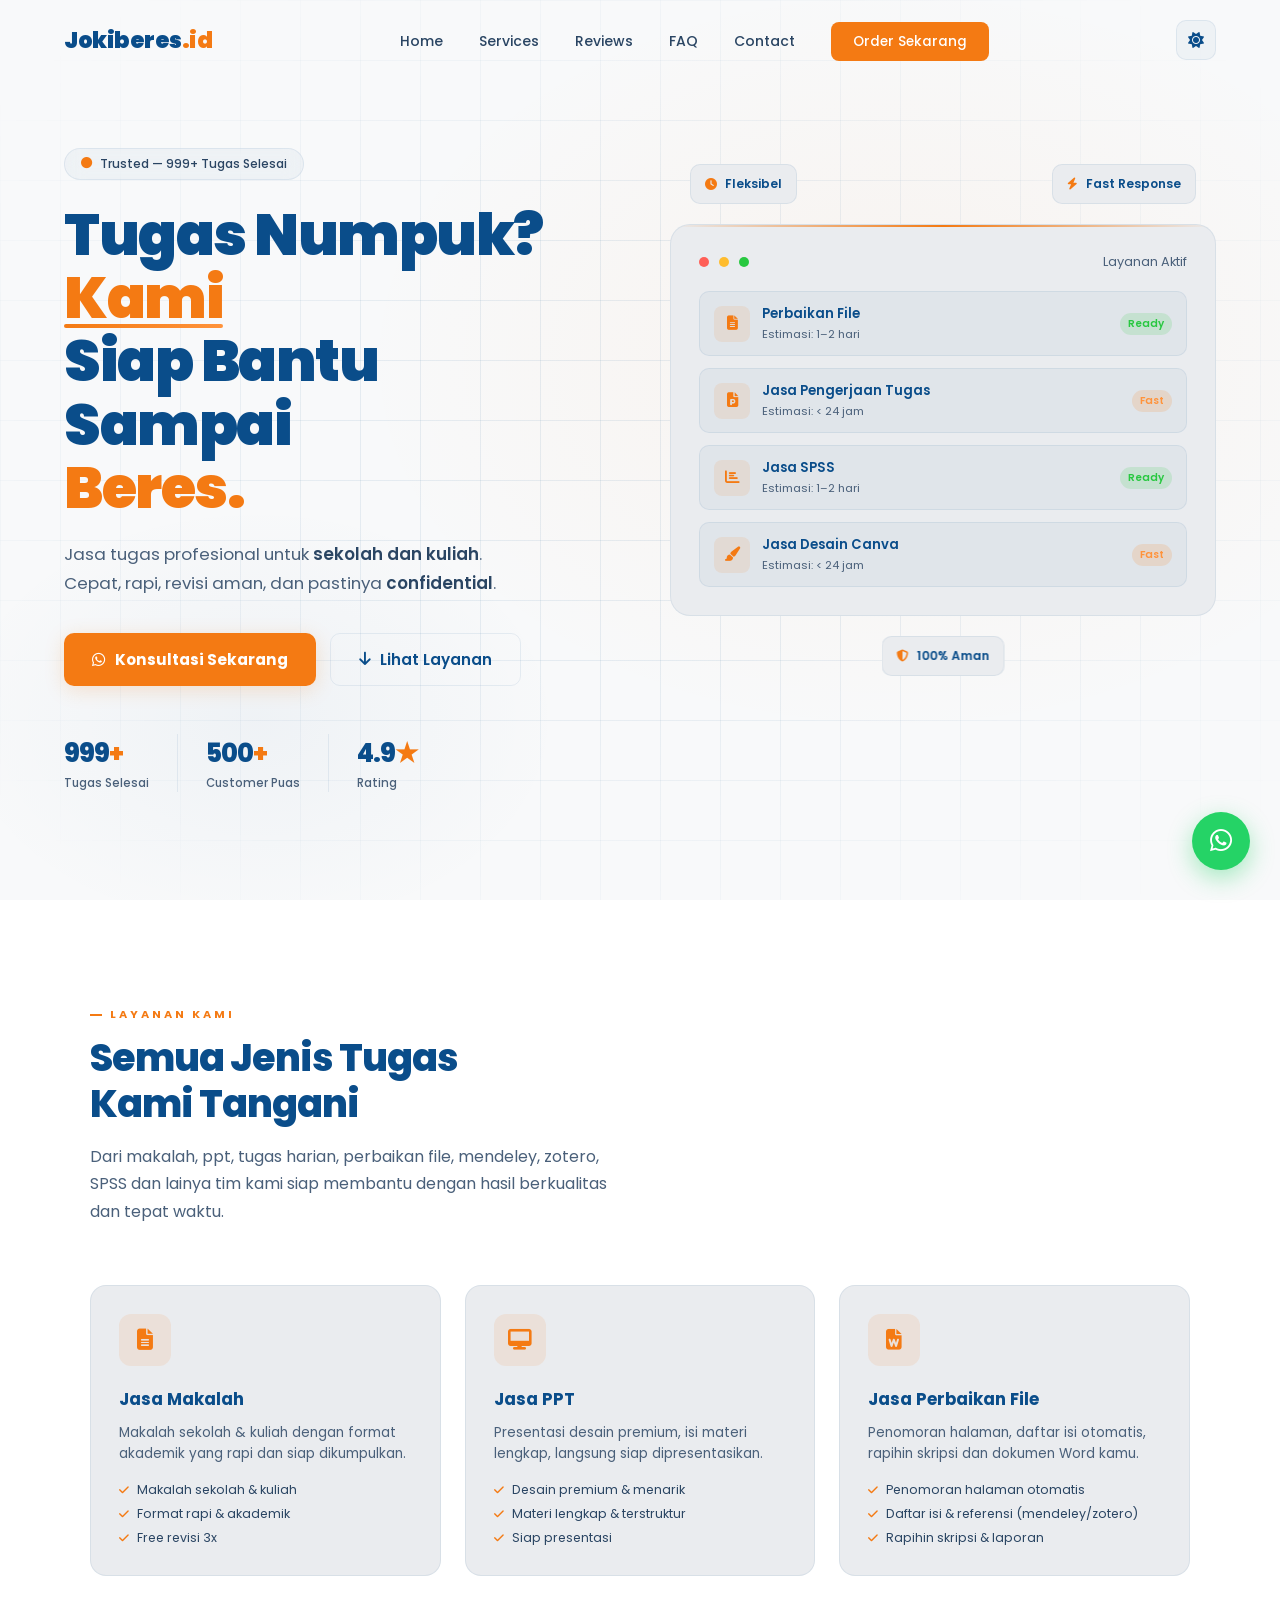
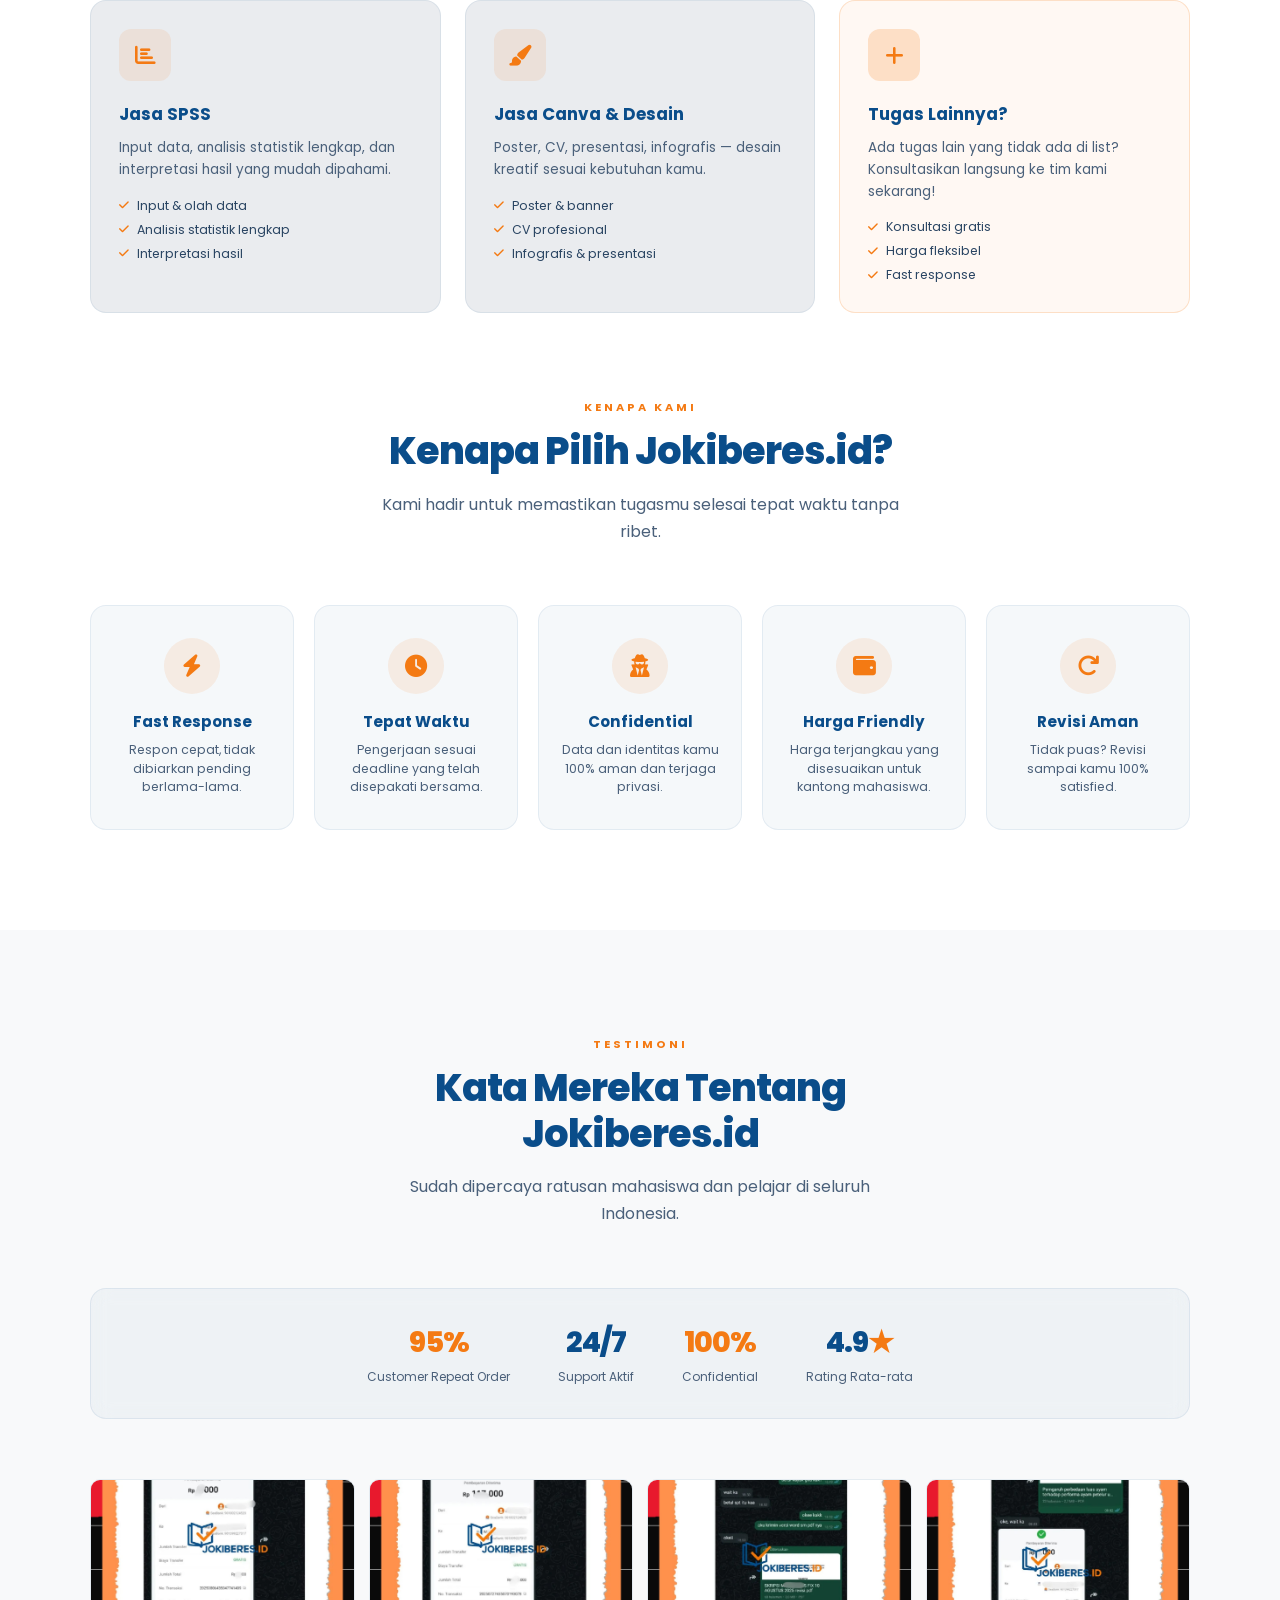
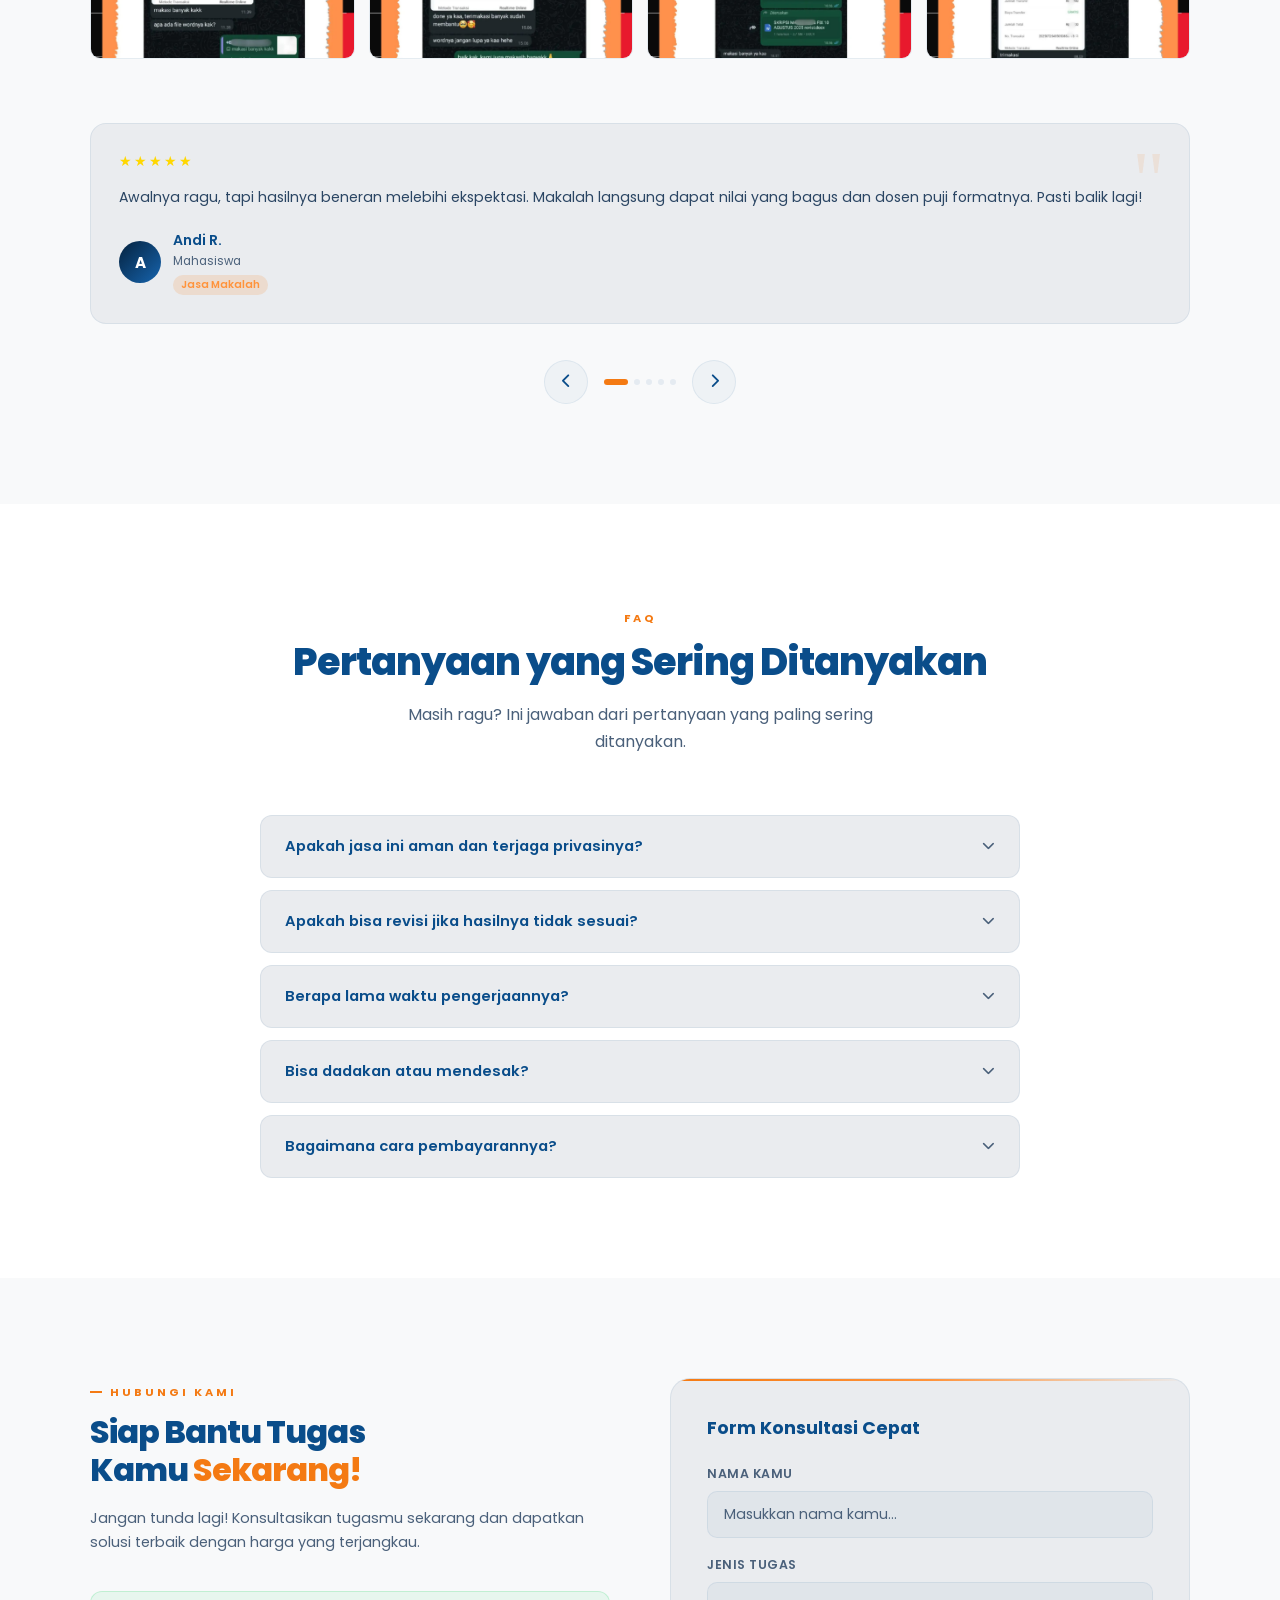
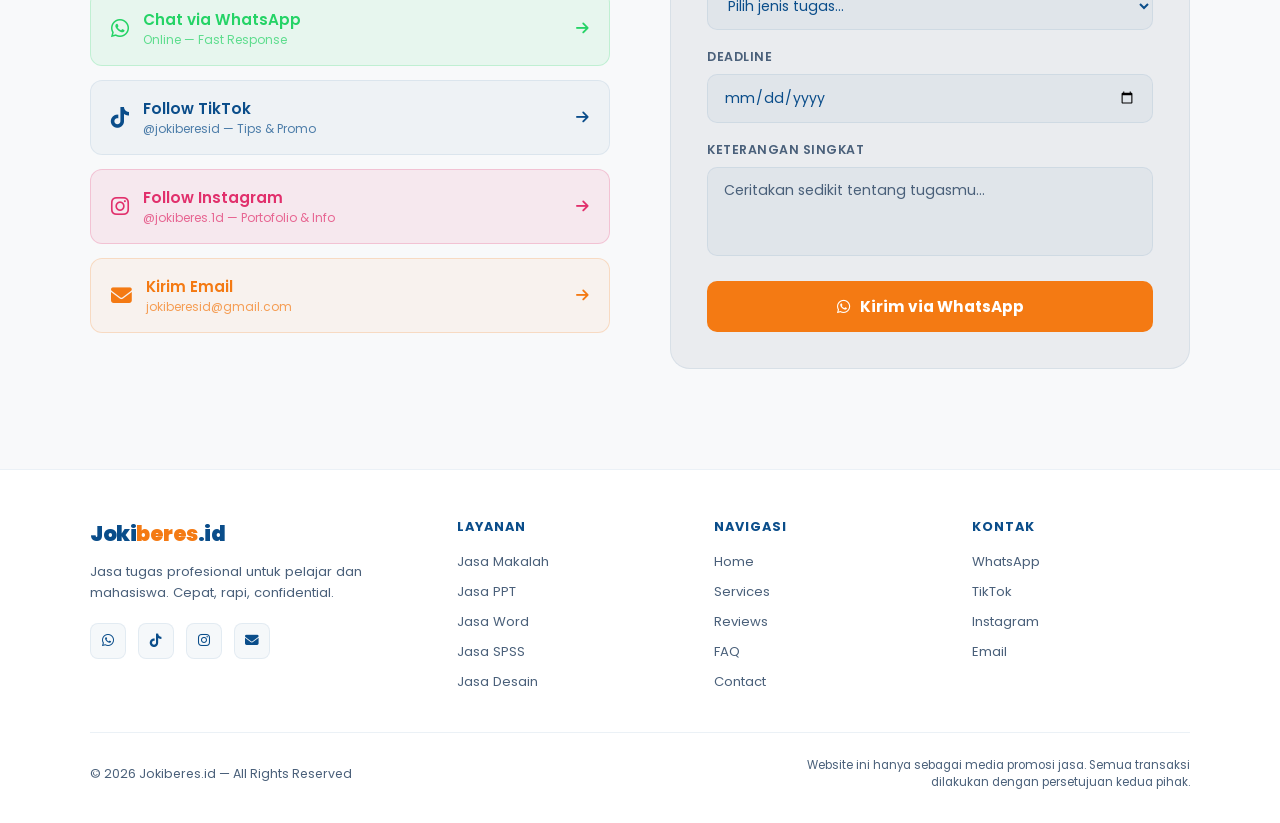
==== index.html @ 015f97fe "Add favicon links to index.html for improved branding" ====
<!DOCTYPE html>
<html lang="id" data-theme="light">
<head>
<meta charset="UTF-8">
<meta name="viewport" content="width=device-width, initial-scale=1.0">
<title>Jokiberes.id — Jasa Tugas Profesional</title>
<meta name="description" content="Jasa tugas profesional untuk sekolah dan kuliah. Makalah, PPT, Word, SPSS, Desain. Cepat, rapi, confidential.">
<link href="https://fonts.googleapis.com/css2?family=Poppins:wght@300;400;500;600;700;800;900&display=swap" rel="stylesheet">
<link rel="stylesheet" href="https://cdnjs.cloudflare.com/ajax/libs/font-awesome/6.5.0/css/all.min.css">
<link rel="stylesheet" href="css/style.css">
<link rel="icon" href="favicon.svg" type="image/svg+xml">
<link rel="apple-touch-icon" href="favicon.svg">
</head>
<body>

<!-- CURSOR -->
<div class="cursor" id="cursor"></div>
<div class="cursor-ring" id="cursorRing"></div>

<!-- LOADER -->
<div id="loader">
  <div class="loader-logo">Jokiberes<span>.id</span></div>
  <div class="loader-bar"><div class="loader-bar-fill"></div></div>
  <div class="loader-text">Loading...</div>
</div>

<!-- NAVBAR -->
<nav id="navbar">
  <a href="#home" class="nav-logo">Jokiberes<span>.id</span></a>
  <ul class="nav-links" id="navLinks">
    <li><a href="#home">Home</a></li>
    <li><a href="#services">Services</a></li>
    <li><a href="#reviews">Reviews</a></li>
    <li><a href="#faq">FAQ</a></li>
    <li><a href="#contact">Contact</a></li>
    <li><a href="https://wa.me/6285784745749?text=Halo%20Jokiberes.id!%20%F0%9F%91%8B%0A%0ASaya%20mau%20*ORDER*%20jasa%20tugas.%0A%0A%F0%9F%93%8B%20*Detail%20Order%3A*%0A%E2%80%A2%20Nama%20%20%20%20%20%20%20%20%20%20%3A%20%5BNama%20kamu%5D%0A%E2%80%A2%20Jenis%20Tugas%20%20%3A%20%5BContoh%3A%20Makalah%2C%20PPT%2C%20SPSS%5D%0A%E2%80%A2%20Tema%2FJudul%20%20%20%3A%20%5BJudul%20atau%20tema%20tugas%5D%0A%E2%80%A2%20Halaman%20%20%20%20%20%3A%20%5BEstimasi%20jumlah%20halaman%5D%0A%E2%80%A2%20Deadline%20%20%20%20%20%3A%20%5BTanggal%20deadline%5D%0A%E2%80%A2%20Referensi%20%20%20%3A%20%5BAda%20%2F%20Tidak%20ada%5D%0A%E2%80%A2%20Keterangan%20%20%3A%20%5BDetail%20tambahan%20lainnya%5D%0A%0AMohon%20info%20harga%20dan%20ketersediaan.%20Terima%20kasih!%20%F0%9F%99%8F" class="btn-nav" target="_blank">Order Sekarang</a></li>
  </ul>
  <div style="display:flex;align-items:center;gap:12px;">
    <button class="theme-toggle" id="themeToggle" onclick="toggleTheme()" aria-label="Toggle dark/light mode" title="Toggle dark/light mode">
      <i class="fas fa-sun icon-sun"></i>
      <i class="fas fa-moon icon-moon"></i>
    </button>
    <div class="hamburger" id="hamburger" onclick="toggleNav()">
      <span></span><span></span><span></span>
    </div>
  </div>
</nav>

<!-- HERO -->
<section id="home">
  <div class="hero-bg"></div>
  <div class="hero-grid"></div>
  <div class="hero-inner">
    <div class="hero-content">
      <div class="hero-badge"><i class="fas fa-circle"></i> Trusted — 999+ Tugas Selesai</div>
      <h1 class="hero-title">
        Tugas Numpuk?<br>
        <span class="underline-red accent">Kami</span><br>
        Siap Bantu Sampai<br>
        <span class="accent">Beres.</span>
      </h1>
      <p class="hero-sub">
        Jasa tugas profesional untuk <strong>sekolah dan kuliah</strong>.<br>
        Cepat, rapi, revisi aman, dan pastinya <strong>confidential</strong>.
      </p>
      <div class="hero-btns">
        <a href="https://wa.me/6285784745749?text=Halo%20Jokiberes.id!%20%F0%9F%91%8B%0A%0ASaya%20ingin%20konsultasi%20mengenai%20jasa%20tugas.%0A%0A%F0%9F%93%8C%20*Detail%20Pesanan%3A*%0A%E2%80%A2%20Nama%20%20%20%20%20%20%20%20%20%20%3A%20%5BNama%20kamu%5D%0A%E2%80%A2%20Jenis%20Tugas%20%20%3A%20%5BContoh%3A%20Makalah%2C%20PPT%2C%20SPSS%5D%0A%E2%80%A2%20Deadline%20%20%20%20%20%3A%20%5BTanggal%20deadline%5D%0A%E2%80%A2%20Keterangan%20%20%3A%20%5BJelaskan%20tugasnya%20singkat%5D%0A%0ATerima%20kasih!%20%F0%9F%99%8F" class="btn-primary" target="_blank">
          <i class="fab fa-whatsapp"></i> Konsultasi Sekarang
        </a>
        <a href="#services" class="btn-secondary">
          <i class="fas fa-arrow-down"></i> Lihat Layanan
        </a>
      </div>
      <div class="hero-stats">
        <div class="stat-item">
          <div class="stat-num">999<span>+</span></div>
          <div class="stat-label">Tugas Selesai</div>
        </div>
        <div class="stat-divider"></div>
        <div class="stat-item">
          <div class="stat-num">500<span>+</span></div>
          <div class="stat-label">Customer Puas</div>
        </div>
        <div class="stat-divider"></div>
        <div class="stat-item">
          <div class="stat-num">4.9<span>★</span></div>
          <div class="stat-label">Rating</div>
        </div>
      </div>
    </div>
    <div class="hero-visual">
      <div class="float-badge b1"><i class="fas fa-bolt"></i> Fast Response</div>
      <div class="float-badge b2"><i class="fas fa-clock"></i> Fleksibel</div>
      <div class="float-badge b3"><i class="fas fa-shield-alt"></i> 100% Aman</div>
      <div class="hero-card-main">
        <div class="card-header">
          <div class="dot red"></div>
          <div class="dot yellow"></div>
          <div class="dot green"></div>
          <div class="card-title">Layanan Aktif</div>
        </div>
        <div class="service-list">
          <div class="service-item">
            <div class="service-icon"><i class="fas fa-file-alt"></i></div>
            <div class="service-info">
              <div class="service-name">Perbaikan File</div>
              <div class="service-time">Estimasi: 1–2 hari</div>
            </div>
            <span class="service-status status-ready">Ready</span>
          </div>
          <div class="service-item">
            <div class="service-icon"><i class="fas fa-file-powerpoint"></i></div>
            <div class="service-info">
              <div class="service-name">Jasa Pengerjaan Tugas</div>
              <div class="service-time">Estimasi: &lt; 24 jam</div>
            </div>
            <span class="service-status status-fast">Fast</span>
          </div>
          <div class="service-item">
            <div class="service-icon"><i class="fas fa-chart-bar"></i></div>
            <div class="service-info">
              <div class="service-name">Jasa SPSS</div>
              <div class="service-time">Estimasi: 1–2 hari</div>
            </div>
            <span class="service-status status-ready">Ready</span>
          </div>
          <div class="service-item">
            <div class="service-icon"><i class="fas fa-paint-brush"></i></div>
            <div class="service-info">
              <div class="service-name">Jasa Desain Canva</div>
              <div class="service-time">Estimasi: &lt; 24 jam</div>
            </div>
            <span class="service-status status-fast">Fast</span>
          </div>
        </div>
      </div>
    </div>
  </div>
</section>

<!-- SERVICES -->
<section id="services">
  <div style="max-width:1100px;margin:0 auto;">
    <div class="section-head reveal">
      <div class="section-label">Layanan Kami</div>
      <h2 class="section-title">Semua Jenis Tugas<br>Kami Tangani</h2>
      <p class="section-sub">Dari makalah, ppt, tugas harian, perbaikan file, mendeley, zotero, SPSS dan lainya tim kami siap membantu dengan hasil berkualitas dan tepat waktu.</p>
    </div>
    <div class="services-grid">
      <div class="service-card reveal reveal-delay-1">
        <div class="sc-icon"><i class="fas fa-file-alt"></i></div>
        <div class="sc-name">Jasa Makalah</div>
        <div class="sc-desc">Makalah sekolah & kuliah dengan format akademik yang rapi dan siap dikumpulkan.</div>
        <div class="sc-features">
          <div class="sc-feat"><i class="fas fa-check"></i> Makalah sekolah & kuliah</div>
          <div class="sc-feat"><i class="fas fa-check"></i> Format rapi & akademik</div>
          <div class="sc-feat"><i class="fas fa-check"></i> Free revisi 3x</div>
        </div>
      </div>
      <div class="service-card reveal reveal-delay-2">
        <div class="sc-icon"><i class="fas fa-desktop"></i></div>
        <div class="sc-name">Jasa PPT</div>
        <div class="sc-desc">Presentasi desain premium, isi materi lengkap, langsung siap dipresentasikan.</div>
        <div class="sc-features">
          <div class="sc-feat"><i class="fas fa-check"></i> Desain premium & menarik</div>
          <div class="sc-feat"><i class="fas fa-check"></i> Materi lengkap & terstruktur</div>
          <div class="sc-feat"><i class="fas fa-check"></i> Siap presentasi</div>
        </div>
      </div>
      <div class="service-card reveal reveal-delay-3">
        <div class="sc-icon"><i class="fas fa-file-word"></i></div>
        <div class="sc-name">Jasa Perbaikan File</div>
        <div class="sc-desc">Penomoran halaman, daftar isi otomatis, rapihin skripsi dan dokumen Word kamu.</div>
        <div class="sc-features">
          <div class="sc-feat"><i class="fas fa-check"></i> Penomoran halaman otomatis</div>
          <div class="sc-feat"><i class="fas fa-check"></i> Daftar isi & referensi (mendeley/zotero)</div>
          <div class="sc-feat"><i class="fas fa-check"></i> Rapihin skripsi & laporan</div>
        </div>
      </div>
      <div class="service-card reveal reveal-delay-1">
        <div class="sc-icon"><i class="fas fa-chart-bar"></i></div>
        <div class="sc-name">Jasa SPSS</div>
        <div class="sc-desc">Input data, analisis statistik lengkap, dan interpretasi hasil yang mudah dipahami.</div>
        <div class="sc-features">
          <div class="sc-feat"><i class="fas fa-check"></i> Input & olah data</div>
          <div class="sc-feat"><i class="fas fa-check"></i> Analisis statistik lengkap</div>
          <div class="sc-feat"><i class="fas fa-check"></i> Interpretasi hasil</div>
        </div>
      </div>
      <div class="service-card reveal reveal-delay-2">
        <div class="sc-icon"><i class="fas fa-paint-brush"></i></div>
        <div class="sc-name">Jasa Canva & Desain</div>
        <div class="sc-desc">Poster, CV, presentasi, infografis — desain kreatif sesuai kebutuhan kamu.</div>
        <div class="sc-features">
          <div class="sc-feat"><i class="fas fa-check"></i> Poster & banner</div>
          <div class="sc-feat"><i class="fas fa-check"></i> CV profesional</div>
          <div class="sc-feat"><i class="fas fa-check"></i> Infografis & presentasi</div>
        </div>
      </div>
      <div class="service-card service-card-cta reveal reveal-delay-3">
        <div class="sc-icon sc-icon-cta"><i class="fas fa-plus"></i></div>
        <div class="sc-name">Tugas Lainnya?</div>
        <div class="sc-desc">Ada tugas lain yang tidak ada di list? Konsultasikan langsung ke tim kami sekarang!</div>
        <div class="sc-features">
          <div class="sc-feat"><i class="fas fa-check"></i> Konsultasi gratis</div>
          <div class="sc-feat"><i class="fas fa-check"></i> Harga fleksibel</div>
          <div class="sc-feat"><i class="fas fa-check"></i> Fast response</div>
        </div>
      </div>
    </div>

    <!-- WHY US -->
    <div class="section-head center reveal" style="margin-top:80px;">
      <div class="section-label">Kenapa Kami</div>
      <h2 class="section-title">Kenapa Pilih Jokiberes.id?</h2>
      <p class="section-sub">Kami hadir untuk memastikan tugasmu selesai tepat waktu tanpa ribet.</p>
    </div>
    <div class="why-grid">
      <div class="why-card reveal reveal-delay-1">
        <div class="why-icon"><i class="fas fa-bolt"></i></div>
        <div class="why-title">Fast Response</div>
        <div class="why-desc">Respon cepat, tidak dibiarkan pending berlama-lama.</div>
      </div>
      <div class="why-card reveal reveal-delay-2">
        <div class="why-icon"><i class="fas fa-clock"></i></div>
        <div class="why-title">Tepat Waktu</div>
        <div class="why-desc">Pengerjaan sesuai deadline yang telah disepakati bersama.</div>
      </div>
      <div class="why-card reveal reveal-delay-3">
        <div class="why-icon"><i class="fas fa-user-secret"></i></div>
        <div class="why-title">Confidential</div>
        <div class="why-desc">Data dan identitas kamu 100% aman dan terjaga privasi.</div>
      </div>
      <div class="why-card reveal reveal-delay-1">
        <div class="why-icon"><i class="fas fa-wallet"></i></div>
        <div class="why-title">Harga Friendly</div>
        <div class="why-desc">Harga terjangkau yang disesuaikan untuk kantong mahasiswa.</div>
      </div>
      <div class="why-card reveal reveal-delay-2">
        <div class="why-icon"><i class="fas fa-redo"></i></div>
        <div class="why-title">Revisi Aman</div>
        <div class="why-desc">Tidak puas? Revisi sampai kamu 100% satisfied.</div>
      </div>
    </div>
  </div>
</section>

<!-- REVIEWS -->
<section id="reviews">
  <div style="max-width:1100px;margin:0 auto;">
    <div class="section-head center reveal">
      <div class="section-label">Testimoni</div>
      <h2 class="section-title">Kata Mereka Tentang<br>Jokiberes.id</h2>
      <p class="section-sub">Sudah dipercaya ratusan mahasiswa dan pelajar di seluruh Indonesia.</p>
    </div>
    <div class="stats-strip reveal">
      <div class="strip-stat"><div class="strip-num"><span class="pct">95%</span></div><div class="strip-label">Customer Repeat Order</div></div>
      <div class="strip-stat"><div class="strip-num">24/7</div><div class="strip-label">Support Aktif</div></div>
      <div class="strip-stat"><div class="strip-num"><span class="pct">100%</span></div><div class="strip-label">Confidential</div></div>
      <div class="strip-stat"><div class="strip-num">4.9<span class="pct">★</span></div><div class="strip-label">Rating Rata-rata</div></div>
    </div>
    <!-- GALERI SCREENSHOT -->
    <div class="screenshot-gallery reveal" style="display:grid;grid-template-columns:repeat(4,1fr);gap:14px;margin-bottom:48px;">
      <img src="img/testi1.jpeg" alt="Testimoni" class="testi-screenshot" onclick="openLightbox(this.src)">
      <img src="img/testi2.jpeg" alt="Testimoni" class="testi-screenshot" onclick="openLightbox(this.src)">
      <img src="img/testi3.jpeg" alt="Testimoni" class="testi-screenshot" onclick="openLightbox(this.src)">
      <img src="img/testi4.jpeg" alt="Testimoni" class="testi-screenshot" onclick="openLightbox(this.src)">
    </div>
    <div class="testimonial-slider reveal">
      <div class="testimonial-track" id="testiTrack">
        <div class="testi-card">
          <div class="testi-stars">★★★★★</div>
          <p class="testi-text">Awalnya ragu, tapi hasilnya beneran melebihi ekspektasi. Makalah langsung dapat nilai yang bagus dan dosen puji formatnya. Pasti balik lagi!</p>
          <div class="testi-user">
            <div class="testi-avatar">A</div>
            <div>
              <div class="testi-name">Andi R.</div>
              <div class="testi-role">Mahasiswa</div>
              <span class="testi-service">Jasa Makalah</span>
            </div>
          </div>
        </div>
        <div class="testi-card">
          <div class="testi-stars">★★★★★</div>
          <p class="testi-text">PPT-nya keren banget! Desainnya profesional, isi materinya lengkap. Presentasi jadi jauh lebih percaya diri. Makasih Jokiberes!</p>
          <div class="testi-user">
            <div class="testi-avatar">S</div>
            <div>
              <div class="testi-name">Sari M.</div>
              <div class="testi-role">Mahasiswi</div>
              <span class="testi-service">Jasa PPT</span>
            </div>
          </div>
        </div>
        <div class="testi-card">
          <div class="testi-stars">★★★★★</div>
          <p class="testi-text">SPSS-nya selesai dalam 1 hari! Hasilnya lengkap dengan interpretasi yang mudah dipahami. Tugas skripsi jadi gampang. Recommended!</p>
          <div class="testi-user">
            <div class="testi-avatar">D</div>
            <div>
              <div class="testi-name">Dito F.</div>
              <div class="testi-role">Mahasiswa</div>
              <span class="testi-service">Jasa SPSS</span>
            </div>
          </div>
        </div>
        <div class="testi-card">
          <div class="testi-stars">★★★★★</div>
          <p class="testi-text">Word-nya dirapiin dalam 3 jam! Penomoran, daftar isi, semua beres. Chat-nya juga fast respon banget. Sudah 3x order di sini.</p>
          <div class="testi-user">
            <div class="testi-avatar">N</div>
            <div>
              <div class="testi-name">Nina K.</div>
              <div class="testi-role">Mahasiswi</div>
              <span class="testi-service">Jasa Perbaikan File</span>
            </div>
          </div>
        </div>
        <div class="testi-card">
          <div class="testi-stars">★★★★★</div>
          <p class="testi-text">Desain posternya keren, warnanya matching, layout profesional. Bahkan guru saya tanya beli di mana. Harga juga sangat worth it!</p>
          <div class="testi-user">
            <div class="testi-avatar">R</div>
            <div>
              <div class="testi-name">Reza P.</div>
              <div class="testi-role">Siswa</div>
              <span class="testi-service">Jasa Desain</span>
            </div>
          </div>
        </div>
      </div>
      <div class="slider-controls">
        <button class="slider-btn" onclick="slideTesti(-1)"><i class="fas fa-chevron-left"></i></button>
        <div class="slider-dots" id="sliderDots"></div>
        <button class="slider-btn" onclick="slideTesti(1)"><i class="fas fa-chevron-right"></i></button>
      </div>
    </div>
  </div>
</section>

<!-- FAQ -->
<section id="faq">
  <div style="max-width:1100px;margin:0 auto;">
    <div class="section-head center reveal">
      <div class="section-label">FAQ</div>
      <h2 class="section-title">Pertanyaan yang Sering Ditanyakan</h2>
      <p class="section-sub">Masih ragu? Ini jawaban dari pertanyaan yang paling sering ditanyakan.</p>
    </div>
    <div class="faq-grid reveal">
      <div class="faq-item">
        <div class="faq-q" onclick="toggleFaq(this)">
          <span>Apakah jasa ini aman dan terjaga privasinya?</span>
          <i class="fas fa-chevron-down faq-arrow"></i>
        </div>
        <div class="faq-a"><div class="faq-a-inner">Tentu! Kami menjamin 100% kerahasiaan identitas dan data kamu. Tidak ada informasi yang akan disebarkan ke pihak manapun. Semua transaksi dan komunikasi terjaga dengan aman.</div></div>
      </div>
      <div class="faq-item">
        <div class="faq-q" onclick="toggleFaq(this)">
          <span>Apakah bisa revisi jika hasilnya tidak sesuai?</span>
          <i class="fas fa-chevron-down faq-arrow"></i>
        </div>
        <div class="faq-a"><div class="faq-a-inner">Bisa! Kami menyediakan layanan revisi gratis sampai kamu puas dengan hasilnya. Kepuasan kamu adalah prioritas utama kami. Tinggal hubungi tim kami dan jelaskan bagian yang perlu direvisi.</div></div>
      </div>
      <div class="faq-item">
        <div class="faq-q" onclick="toggleFaq(this)">
          <span>Berapa lama waktu pengerjaannya?</span>
          <i class="fas fa-chevron-down faq-arrow"></i>
        </div>
        <div class="faq-a"><div class="faq-a-inner">Tergantung jenis dan kompleksitas tugas. Untuk desain bisa selesai dalam 12–24 jam, PPT 1–2 hari, Makalah 1–3 hari, SPSS 1–2 hari. Deadline spesifik bisa didiskusikan saat konsultasi.</div></div>
      </div>
      <div class="faq-item">
        <div class="faq-q" onclick="toggleFaq(this)">
          <span>Bisa dadakan atau mendesak?</span>
          <i class="fas fa-chevron-down faq-arrow"></i>
        </div>
        <div class="faq-a"><div class="faq-a-inner">Bisa! Kami menerima pengerjaan dadakan dengan menyesuaikan urgensi. Tim kami selalu aktif sesuai dengan jam kerja, jadi tidak perlu khawatir. Untuk tugas mendesak, langsung chat WhatsApp kami ya!</div></div>
      </div>
      <div class="faq-item">
        <div class="faq-q" onclick="toggleFaq(this)">
          <span>Bagaimana cara pembayarannya?</span>
          <i class="fas fa-chevron-down faq-arrow"></i>
        </div>
        <div class="faq-a"><div class="faq-a-inner">Kami menerima berbagai metode pembayaran: transfer bank BRI dan BSI, Qris, Seabank, DANA dan Shopepay. Pembayaran dilakukan 50% setelah deal harga dan sebelum pengerjaan dimulai.</div></div>
      </div>
    </div>
  </div>
</section>

<!-- CONTACT -->
<section id="contact">
  <div class="contact-inner">
    <div class="reveal">
      <div class="section-label">Hubungi Kami</div>
      <h2 class="contact-cta-text">Siap Bantu Tugas<br>Kamu <span>Sekarang!</span></h2>
      <p class="contact-sub">Jangan tunda lagi! Konsultasikan tugasmu sekarang dan dapatkan solusi terbaik dengan harga yang terjangkau.</p>
      <div class="contact-channels">
        <a href="https://wa.me/6285784745749?text=Halo%20Jokiberes.id!%20%F0%9F%91%8B%0A%0ASaya%20ingin%20konsultasi%20mengenai%20jasa%20tugas.%0A%0A%F0%9F%93%8C%20*Detail%20Pesanan%3A*%0A%E2%80%A2%20Nama%20%20%20%20%20%20%20%20%20%20%3A%20%5BNama%20kamu%5D%0A%E2%80%A2%20Jenis%20Tugas%20%20%3A%20%5BContoh%3A%20Makalah%2C%20PPT%2C%20SPSS%5D%0A%E2%80%A2%20Deadline%20%20%20%20%20%3A%20%5BTanggal%20deadline%5D%0A%E2%80%A2%20Keterangan%20%20%3A%20%5BJelaskan%20tugasnya%20singkat%5D%0A%0ATerima%20kasih!%20%F0%9F%99%8F" class="channel-btn wa" target="_blank">
          <i class="fab fa-whatsapp channel-icon"></i>
          <div>
            <div style="font-size:0.95rem;">Chat via WhatsApp</div>
            <div style="font-size:0.75rem;opacity:0.7;font-weight:400;">Online — Fast Response</div>
          </div>
          <i class="fas fa-arrow-right" style="margin-left:auto;"></i>
        </a>
        <a href="https://www.tiktok.com/@jokiberesid" class="channel-btn tk" target="_blank">
          <i class="fab fa-tiktok channel-icon"></i>
          <div>
            <div style="font-size:0.95rem;">Follow TikTok</div>
            <div style="font-size:0.75rem;opacity:0.7;font-weight:400;">@jokiberesid — Tips & Promo</div>
          </div>
          <i class="fas fa-arrow-right" style="margin-left:auto;"></i>
        </a>
        <a href="https://www.instagram.com/jokiberes.1d" class="channel-btn ig" target="_blank">
          <i class="fab fa-instagram channel-icon"></i>
          <div>
            <div style="font-size:0.95rem;">Follow Instagram</div>
            <div style="font-size:0.75rem;opacity:0.7;font-weight:400;">@jokiberes.1d — Portofolio & Info</div>
          </div>
          <i class="fas fa-arrow-right" style="margin-left:auto;"></i>
        </a>
        <a href="https://mail.google.com/mail/?view=cm&to=jokiberesid@gmail.com&su=Konsultasi%20Tugas%20Jokiberes.id" class="channel-btn em" target="_blank">
          <i class="fas fa-envelope channel-icon"></i>
          <div>
            <div style="font-size:0.95rem;">Kirim Email</div>
            <div style="font-size:0.75rem;opacity:0.7;font-weight:400;">jokiberesid@gmail.com</div>
          </div>
          <i class="fas fa-arrow-right" style="margin-left:auto;"></i>
        </a>
      </div>
    </div>
    <div class="contact-form reveal reveal-delay-2">
      <div class="form-title">Form Konsultasi Cepat</div>
      <div class="form-group">
        <label class="form-label">Nama Kamu</label>
        <input type="text" class="form-input" placeholder="Masukkan nama kamu..." id="fname">
      </div>
      <div class="form-group">
        <label class="form-label">Jenis Tugas</label>
        <select class="form-input" id="ftask">
          <option value="">Pilih jenis tugas...</option>
          <option>Joki Makalah</option>
          <option>Joki PPT</option>
          <option>Joki Microsoft Word</option>
          <option>Joki SPSS</option>
          <option>Joki Desain Canva</option>
          <option>Lainnya</option>
        </select>
      </div>
      <div class="form-group">
        <label class="form-label">Deadline</label>
        <input type="date" class="form-input" id="fdeadline">
      </div>
      <div class="form-group">
        <label class="form-label">Keterangan Singkat</label>
        <textarea class="form-input" rows="3" placeholder="Ceritakan sedikit tentang tugasmu..." id="fnotes" style="resize:none;"></textarea>
      </div>
      <button class="btn-submit" onclick="submitForm()">
        <i class="fab fa-whatsapp"></i> Kirim via WhatsApp
      </button>
    </div>
  </div>
</section>

<!-- FOOTER -->
<footer>
  <div class="footer-inner">
    <div>
      <div class="footer-brand-name">Joki<span>beres</span>.id</div>
      <div class="footer-brand-desc">Jasa tugas profesional untuk pelajar dan mahasiswa. Cepat, rapi, confidential.</div>
      <div class="social-links">
        <a href="https://wa.me/6285784745749" class="social-btn" target="_blank"><i class="fab fa-whatsapp"></i></a>
        <a href="https://www.tiktok.com/@jokiberesid" class="social-btn" target="_blank"><i class="fab fa-tiktok"></i></a>
        <a href="https://www.instagram.com/jokiberes.1d" class="social-btn" target="_blank"><i class="fab fa-instagram"></i></a>
        <a href="https://mail.google.com/mail/?view=cm&to=jokiberesid@gmail.com&su=Konsultasi%20Tugas%20Jokiberes.id" class="social-btn" target="_blank"><i class="fas fa-envelope"></i></a>
      </div>
    </div>
    <div>
      <div class="footer-col-title">Layanan</div>
      <div class="footer-links">
        <a href="#services">Jasa Makalah</a>
        <a href="#services">Jasa PPT</a>
        <a href="#services">Jasa Word</a>
        <a href="#services">Jasa SPSS</a>
        <a href="#services">Jasa Desain</a>
      </div>
    </div>
    <div>
      <div class="footer-col-title">Navigasi</div>
      <div class="footer-links">
        <a href="#home">Home</a>
        <a href="#services">Services</a>
        <a href="#reviews">Reviews</a>
        <a href="#faq">FAQ</a>
        <a href="#contact">Contact</a>
      </div>
    </div>
    <div>
      <div class="footer-col-title">Kontak</div>
      <div class="footer-links">
        <a href="#">WhatsApp</a>
        <a href="#">TikTok</a>
        <a href="#">Instagram</a>
        <a href="#">Email</a>
      </div>
    </div>
  </div>
  <div class="footer-bottom">
    <div class="footer-copy">© 2026 Jokiberes.id — All Rights Reserved</div>
    <div class="footer-disclaimer">Website ini hanya sebagai media promosi jasa. Semua transaksi dilakukan dengan persetujuan kedua pihak.</div>
  </div>
</footer>

<!-- FLOATING WA -->
<a href="https://wa.me/6285784745749?text=Halo%20Jokiberes.id!%20%F0%9F%91%8B%0A%0ASaya%20mau%20*ORDER*%20jasa%20tugas.%0A%0A%F0%9F%93%8B%20*Detail%20Order%3A*%0A%E2%80%A2%20Nama%20%20%20%20%20%20%20%20%20%20%3A%20%5BNama%20kamu%5D%0A%E2%80%A2%20Jenis%20Tugas%20%20%3A%20%5BContoh%3A%20Makalah%2C%20PPT%2C%20SPSS%5D%0A%E2%80%A2%20Tema%2FJudul%20%20%20%3A%20%5BJudul%20atau%20tema%20tugas%5D%0A%E2%80%A2%20Halaman%20%20%20%20%20%3A%20%5BEstimasi%20jumlah%20halaman%5D%0A%E2%80%A2%20Deadline%20%20%20%20%20%3A%20%5BTanggal%20deadline%5D%0A%E2%80%A2%20Referensi%20%20%20%3A%20%5BAda%20%2F%20Tidak%20ada%5D%0A%E2%80%A2%20Keterangan%20%20%3A%20%5BDetail%20tambahan%20lainnya%5D%0A%0AMohon%20info%20harga%20dan%20ketersediaan.%20Terima%20kasih!%20%F0%9F%99%8F" class="wa-float" target="_blank" title="Chat WhatsApp">
  <i class="fab fa-whatsapp"></i>
</a>

<script src="js/script.js"></script>
  <div class="lightbox" id="lightbox" onclick="closeLightbox()">
    <button class="lightbox-close" onclick="closeLightbox()">✕</button>
    <img id="lightboxImg" src="" alt="Screenshot Testimoni">
  </div>
</body>
</html>
---- css/style.css ----
*, *::before, *::after { margin: 0; padding: 0; box-sizing: border-box; }

  :root {
    --navy: #0A4D8A;
    --navy-dark: #05223e;
    --navy-light: #1664ae;
    --orange: #F47A13;
    --orange-dark: #c45d07;
    --orange-light: #ff933b;
    --orange-glow: rgba(244, 122, 19, 0.18);
    
    /* Mapping legacy colors to the new three-color palette */
    --red: var(--orange);
    --red-dark: var(--orange-dark);
    --red-light: var(--orange-light);
    --red-glow: var(--orange-glow);
    
    /* Background colors (White / Off-White palette) */
    --black: #F8F9FA;
    --black2: #FFFFFF;
    --black3: #EAECEF;
    
    /* Text colors (Navy palette) */
    --white: #0A4D8A;
    --gray: #4A607A;
    --gray-light: #2A4563;
    
    --glass: rgba(10, 77, 138, 0.04);
    --glass-border: rgba(10, 77, 138, 0.08);

    /* Loader & scrolled nav bg */
    --loader-bg: #F8F9FA;
    --nav-scrolled-bg: rgba(248, 249, 250, 0.85);
    --lightbox-bg: rgba(248, 249, 250, 0.95);
    --mobile-nav-bg: rgba(248, 249, 250, 0.98);

    /* Hover accent rgba */
    --accent-rgba-005: rgba(244, 122, 19, 0.05);
    --accent-rgba-01: rgba(244, 122, 19, 0.1);
    --accent-rgba-015: rgba(244, 122, 19, 0.15);
    --accent-rgba-02: rgba(244, 122, 19, 0.2);
    --accent-rgba-025: rgba(244, 122, 19, 0.25);
    --accent-rgba-03: rgba(244, 122, 19, 0.3);
    --accent-rgba-04: rgba(244, 122, 19, 0.4);

    --card-shadow: rgba(0, 0, 0, 0.08);
    --card-shadow-hover: rgba(0, 0, 0, 0.15);

    /* Select option bg */
    --select-option-bg: #EAECEF;

    /* btn-submit text color */
    --btn-submit-text: #FFFFFF;
  }

  /* DARK MODE */
  [data-theme="dark"] {
    --navy: #5BA3E0;
    --navy-dark: #05223e;
    --navy-light: #74B5ED;
    --orange: #F47A13;
    --orange-dark: #c45d07;
    --orange-light: #ff933b;
    --orange-glow: rgba(244, 122, 19, 0.25);

    --red: var(--orange);
    --red-dark: var(--orange-dark);
    --red-light: var(--orange-light);
    --red-glow: var(--orange-glow);

    --black: #0D1117;
    --black2: #161B22;
    --black3: #1C2333;

    --white: #E6EDF3;
    --gray: #8B949E;
    --gray-light: #C9D1D9;

    --glass: rgba(255, 255, 255, 0.04);
    --glass-border: rgba(255, 255, 255, 0.08);

    --loader-bg: #0D1117;
    --nav-scrolled-bg: rgba(13, 17, 23, 0.88);
    --lightbox-bg: rgba(13, 17, 23, 0.95);
    --mobile-nav-bg: rgba(13, 17, 23, 0.98);

    --accent-rgba-005: rgba(244, 122, 19, 0.06);
    --accent-rgba-01: rgba(244, 122, 19, 0.12);
    --accent-rgba-015: rgba(244, 122, 19, 0.18);
    --accent-rgba-02: rgba(244, 122, 19, 0.22);
    --accent-rgba-025: rgba(244, 122, 19, 0.28);
    --accent-rgba-03: rgba(244, 122, 19, 0.35);
    --accent-rgba-04: rgba(244, 122, 19, 0.45);

    --card-shadow: rgba(0, 0, 0, 0.3);
    --card-shadow-hover: rgba(0, 0, 0, 0.5);

    --select-option-bg: #1C2333;
    --btn-submit-text: #FFFFFF;
  }

  html { scroll-behavior: smooth; }

  body {
    font-family: 'Poppins', sans-serif;
    background: var(--black);
    color: var(--white);
    overflow-x: hidden;
  }

  .cursor {
    display: none !important;
  }
  .cursor-ring {
    display: none !important;
  }

  /* LOADING SCREEN */
  #loader {
    position: fixed; inset: 0;
    background: var(--loader-bg);
    z-index: 99997;
    display: flex;
    flex-direction: column;
    align-items: center;
    justify-content: center;
    gap: 20px;
    transition: opacity 0.5s ease, visibility 0.5s ease;
  }
  #loader.hidden { opacity: 0; visibility: hidden; }
  .loader-logo {
    font-size: 2rem;
    font-weight: 900;
    letter-spacing: -1px;
    color: var(--navy);
  }
  .loader-logo span { color: var(--red); }
  .loader-bar {
    width: 200px; height: 3px;
    background: var(--black3);
    border-radius: 99px;
    overflow: hidden;
  }
  .loader-bar-fill {
    height: 100%;
    background: linear-gradient(90deg, var(--orange-dark), var(--orange-light));
    border-radius: 99px;
    animation: loadfill 1.8s ease forwards;
  }
  @keyframes loadfill { from { width: 0; } to { width: 100%; } }
  .loader-text {
    font-size: 0.75rem;
    color: var(--gray);
    letter-spacing: 2px;
    text-transform: uppercase;
    animation: blink 1s infinite;
  }
  @keyframes blink { 0%,100%{opacity:1} 50%{opacity:0.3} }

  /* NAVBAR */
  nav {
    position: fixed;
    top: 0; left: 0; right: 0;
    z-index: 1000;
    padding: 20px 5%;
    display: flex;
    align-items: center;
    justify-content: space-between;
    transition: all 0.4s ease;
  }
  nav.scrolled {
    background: var(--nav-scrolled-bg);
    backdrop-filter: blur(20px);
    -webkit-backdrop-filter: blur(20px);
    border-bottom: 1px solid var(--glass-border);
    padding: 14px 5%;
  }
  .nav-logo {
    font-size: 1.4rem;
    font-weight: 900;
    letter-spacing: -0.5px;
    text-decoration: none;
    color: var(--navy);
  }
  .nav-logo span { color: var(--red); }
  .nav-links {
    display: flex;
    align-items: center;
    gap: 36px;
    list-style: none;
  }
  .nav-links a {
    color: var(--gray-light);
    text-decoration: none;
    font-size: 0.875rem;
    font-weight: 500;
    transition: color 0.2s;
    position: relative;
  }
  .nav-links a::after {
    content: '';
    position: absolute;
    bottom: -4px; left: 0;
    width: 0; height: 2px;
    background: var(--red);
    transition: width 0.3s;
    border-radius: 2px;
  }
  .nav-links a:hover { color: var(--navy); }
  .nav-links a:hover::after { width: 100%; }
  .btn-nav {
    background: var(--orange);
    color: #FFFFFF !important;
    padding: 10px 22px;
    border-radius: 8px;
    font-weight: 600;
    font-size: 0.85rem !important;
    transition: background 0.2s, transform 0.2s, box-shadow 0.2s !important;
  }
  .btn-nav:hover {
    background: var(--orange-light) !important;
    transform: translateY(-2px);
    box-shadow: 0 8px 24px var(--orange-glow);
  }
  .btn-nav::after { display: none !important; }
  .hamburger {
    display: none;
    flex-direction: column;
    gap: 5px;
    cursor: pointer;
    padding: 4px;
  }
  .hamburger span {
    display: block;
    width: 24px; height: 2px;
    background: var(--navy);
    border-radius: 2px;
    transition: all 0.3s;
  }

  /* HERO */
  #home {
    min-height: 100vh;
    display: flex;
    align-items: center;
    padding: 120px 5% 80px;
    position: relative;
    overflow: hidden;
  }
  .hero-bg {
    position: absolute;
    inset: 0;
    background: 
      radial-gradient(ellipse 60% 60% at 70% 40%, var(--accent-rgba-005) 0%, transparent 70%),
      radial-gradient(ellipse 40% 40% at 20% 80%, var(--glass) 0%, transparent 60%);
  }
  .hero-grid {
    position: absolute;
    inset: 0;
    background-image: 
      linear-gradient(var(--glass-border) 1px, transparent 1px),
      linear-gradient(90deg, var(--glass-border) 1px, transparent 1px);
    background-size: 60px 60px;
    mask-image: radial-gradient(ellipse 80% 80% at 50% 50%, black 30%, transparent 80%);
  }
  .hero-inner {
    display: grid;
    grid-template-columns: 1fr 1fr;
    gap: 60px;
    align-items: center;
    width: 100%;
    max-width: 1200px;
    margin: 0 auto;
    position: relative;
  }
  .hero-badge {
    display: inline-flex;
    align-items: center;
    gap: 8px;
    background: var(--glass);
    border: 1px solid var(--glass-border);
    border-radius: 99px;
    padding: 6px 16px;
    font-size: 0.75rem;
    font-weight: 500;
    color: var(--gray-light);
    margin-bottom: 24px;
    backdrop-filter: blur(10px);
    animation: fadeUp 0.6s ease both;
  }
  .hero-badge i { color: var(--red); font-size: 0.7rem; }
  .hero-title {
    font-size: clamp(2.2rem, 4.5vw, 3.8rem);
    font-weight: 900;
    line-height: 1.1;
    letter-spacing: -1.5px;
    margin-bottom: 20px;
    animation: fadeUp 0.6s 0.1s ease both;
  }
  .hero-title .accent { color: var(--red); }
  .hero-title .underline-red {
    position: relative;
    display: inline-block;
  }
  .hero-title .underline-red::after {
    content: '';
    position: absolute;
    bottom: 2px; left: 0; right: 0;
    height: 4px;
    background: linear-gradient(90deg, var(--red), var(--red-light));
    border-radius: 2px;
    transform: scaleX(0);
    transform-origin: left;
    animation: lineExpand 0.8s 0.8s ease forwards;
  }
  @keyframes lineExpand { to { transform: scaleX(1); } }
  .hero-sub {
    font-size: 1.05rem;
    color: var(--gray);
    line-height: 1.7;
    margin-bottom: 36px;
    font-weight: 400;
    animation: fadeUp 0.6s 0.2s ease both;
  }
  .hero-sub strong { color: var(--gray-light); font-weight: 600; }
  .hero-btns {
    display: flex;
    gap: 14px;
    flex-wrap: wrap;
    animation: fadeUp 0.6s 0.3s ease both;
  }
  .btn-primary {
    display: inline-flex;
    align-items: center;
    gap: 10px;
    background: var(--orange);
    color: #FFFFFF;
    padding: 14px 28px;
    border-radius: 10px;
    text-decoration: none;
    font-weight: 700;
    font-size: 0.95rem;
    transition: all 0.25s ease;
    box-shadow: 0 4px 20px var(--orange-glow);
  }
  .btn-primary:hover {
    background: var(--orange-light);
    transform: translateY(-3px);
    box-shadow: 0 12px 32px var(--accent-rgba-03);
  }
  .btn-secondary {
    display: inline-flex;
    align-items: center;
    gap: 10px;
    background: transparent;
    color: var(--navy);
    padding: 14px 28px;
    border-radius: 10px;
    text-decoration: none;
    font-weight: 600;
    font-size: 0.95rem;
    border: 1.5px solid var(--glass-border);
    transition: all 0.25s ease;
    backdrop-filter: blur(10px);
  }
  .btn-secondary:hover {
    border-color: var(--orange);
    color: var(--orange);
    transform: translateY(-3px);
    background: var(--accent-rgba-005);
  }
  .hero-stats {
    display: flex;
    gap: 28px;
    margin-top: 48px;
    animation: fadeUp 0.6s 0.4s ease both;
  }
  .stat-item { text-align: left; }
  .stat-num {
    font-size: 1.6rem;
    font-weight: 800;
    color: var(--white);
    letter-spacing: -1px;
  }
  .stat-num span { color: var(--red); }
  .stat-label { font-size: 0.72rem; color: var(--gray); font-weight: 500; margin-top: 2px; }
  .stat-divider { width: 1px; background: var(--glass-border); align-self: stretch; }

  /* HERO VISUAL */
  .hero-visual {
    position: relative;
    animation: fadeUp 0.6s 0.2s ease both;
    margin-top: -100px;
  }
  .hero-card-main {
    background: var(--black3);
    border: 1px solid var(--glass-border);
    border-radius: 20px;
    padding: 28px;
    position: relative;
    overflow: hidden;
  }
  .hero-card-main::before {
    content: '';
    position: absolute;
    top: 0; left: 0; right: 0;
    height: 2px;
    background: linear-gradient(90deg, transparent, var(--orange), transparent);
  }
  .card-header {
    display: flex;
    align-items: center;
    gap: 10px;
    margin-bottom: 20px;
  }
  .dot { width: 10px; height: 10px; border-radius: 50%; }
  .dot.red { background: #FF5F57; }
  .dot.yellow { background: #FEBC2E; }
  .dot.green { background: #28C840; }
  .card-title { font-size: 0.8rem; color: var(--gray); margin-left: auto; }
  .service-list { display: flex; flex-direction: column; gap: 12px; }
  .service-item {
    display: flex;
    align-items: center;
    gap: 12px;
    background: var(--glass);
    border: 1px solid var(--glass-border);
    border-radius: 10px;
    padding: 12px 14px;
    transition: all 0.3s;
    cursor: default;
  }
  .service-item:hover {
    border-color: var(--accent-rgba-03);
    background: var(--accent-rgba-005);
    transform: translateX(4px);
  }
  .service-icon {
    width: 36px; height: 36px;
    background: var(--accent-rgba-01);
    border-radius: 8px;
    display: flex; align-items: center; justify-content: center;
    color: var(--red);
    font-size: 0.9rem;
    flex-shrink: 0;
  }
  .service-info { flex: 1; }
  .service-name { font-size: 0.82rem; font-weight: 600; margin-bottom: 2px; }
  .service-time { font-size: 0.7rem; color: var(--gray); }
  .service-status {
    font-size: 0.65rem;
    padding: 3px 8px;
    border-radius: 99px;
    font-weight: 600;
  }
  .status-ready { background: rgba(40,200,64,0.15); color: #28C840; }
  .status-fast { background: var(--accent-rgba-015); color: var(--red-light); }

  /* FLOATING BADGES */
  .float-badge {
    position: absolute;
    background: var(--black3);
    border: 1px solid var(--glass-border);
    border-radius: 10px;
    padding: 10px 14px;
    font-size: 0.75rem;
    font-weight: 600;
    display: flex;
    align-items: center;
    gap: 8px;
    backdrop-filter: blur(10px);
    animation: float 3s ease-in-out infinite;
    white-space: nowrap;
  }
  .float-badge.b1 { top: -60px; right: 20px; animation-delay: 0s; }
  .float-badge.b2 { top: -60px; left: 20px; animation-delay: 1s; }
  .float-badge.b3 { bottom: -60px; left: 50%; transform: translateX(-50%); animation-delay: 2s; }
  .float-badge i { color: var(--red); }
  @keyframes float { 0%,100%{transform:translateY(0)} 50%{transform:translateY(-8px)} }

  /* SECTION BASE */
  section { padding: 100px 5%; }
  .section-label {
    display: inline-block;
    font-size: 0.7rem;
    font-weight: 700;
    letter-spacing: 3px;
    text-transform: uppercase;
    color: var(--red);
    margin-bottom: 12px;
    position: relative;
    padding-left: 20px;
  }
  .section-label::before {
    content: '';
    position: absolute;
    left: 0; top: 50%;
    transform: translateY(-50%);
    width: 12px; height: 2px;
    background: var(--red);
  }
  .section-title {
    font-size: clamp(1.8rem, 3vw, 2.8rem);
    font-weight: 800;
    letter-spacing: -1px;
    line-height: 1.2;
    margin-bottom: 16px;
  }
  .section-sub {
    font-size: 1rem;
    color: var(--gray);
    max-width: 520px;
    line-height: 1.7;
  }
  .section-head { margin-bottom: 60px; }
  .center { text-align: center; }
  .center .section-label { padding-left: 0; }
  .center .section-label::before { display: none; }
  .center .section-sub { margin: 0 auto; }

  /* SERVICES */
  #services { background: var(--black2); }
  .services-grid {
    display: grid;
    grid-template-columns: repeat(auto-fit, minmax(280px, 1fr));
    gap: 24px;
    margin-bottom: 60px;
  }
  .service-card {
    background: var(--black3);
    border: 1px solid var(--glass-border);
    border-radius: 16px;
    padding: 28px;
    transition: all 0.3s ease;
    position: relative;
    overflow: hidden;
    cursor: default;
  }
  .service-card::after {
    content: '';
    position: absolute;
    bottom: 0; left: 0; right: 0;
    height: 2px;
    background: linear-gradient(90deg, var(--orange), var(--orange-light));
    transform: scaleX(0);
    transition: transform 0.3s ease;
  }
  .service-card:hover { 
    border-color: var(--accent-rgba-025); 
    transform: translateY(-6px);
    box-shadow: 0 24px 48px var(--card-shadow-hover), 0 0 0 1px var(--accent-rgba-01);
  }
  .service-card:hover::after { transform: scaleX(1); }
  .sc-icon {
    width: 52px; height: 52px;
    background: var(--accent-rgba-01);
    border-radius: 12px;
    display: flex; align-items: center; justify-content: center;
    color: var(--red);
    font-size: 1.3rem;
    margin-bottom: 20px;
    transition: all 0.3s;
  }
  .service-card:hover .sc-icon {
    background: var(--accent-rgba-02);
    box-shadow: 0 0 20px var(--red-glow);
  }
  .sc-name { font-size: 1.05rem; font-weight: 700; margin-bottom: 10px; }
  .sc-desc { font-size: 0.85rem; color: var(--gray); line-height: 1.6; margin-bottom: 16px; }
  .sc-features { display: flex; flex-direction: column; gap: 6px; }
  .sc-feat {
    display: flex;
    align-items: center;
    gap: 8px;
    font-size: 0.78rem;
    color: var(--gray-light);
  }
  .sc-feat i { color: var(--red); font-size: 0.7rem; }
  .service-card-cta { border-color: var(--accent-rgba-02); background: var(--accent-rgba-005); }
  .sc-icon-cta { background: var(--accent-rgba-02) !important; }

  /* WHY US */
  .why-grid {
    display: grid;
    grid-template-columns: repeat(auto-fit, minmax(200px, 1fr));
    gap: 20px;
  }
  .why-card {
    text-align: center;
    padding: 32px 20px;
    background: var(--glass);
    border: 1px solid var(--glass-border);
    border-radius: 16px;
    transition: all 0.3s;
  }
  .why-card:hover {
    border-color: var(--accent-rgba-03);
    background: var(--accent-rgba-005);
    transform: translateY(-4px);
  }
  .why-icon {
    width: 56px; height: 56px;
    background: var(--accent-rgba-01);
    border-radius: 50%;
    display: flex; align-items: center; justify-content: center;
    color: var(--red);
    font-size: 1.4rem;
    margin: 0 auto 16px;
  }
  .why-title { font-size: 0.95rem; font-weight: 700; margin-bottom: 8px; }
  .why-desc { font-size: 0.78rem; color: var(--gray); line-height: 1.5; }

  /* REVIEWS */
  #reviews { background: var(--black); }
  .stats-strip {
    display: flex;
    justify-content: center;
    gap: 48px;
    flex-wrap: wrap;
    margin-bottom: 60px;
    padding: 32px;
    background: var(--glass);
    border: 1px solid var(--glass-border);
    border-radius: 16px;
    backdrop-filter: blur(10px);
  }
  .strip-stat { text-align: center; }
  .strip-num {
    font-size: 1.8rem;
    font-weight: 800;
    letter-spacing: -1px;
  }
  .strip-num .pct { color: var(--red); }
  .strip-label { font-size: 0.75rem; color: var(--gray); margin-top: 4px; }

  .testi-screenshot {
  width: 100%;
  height: 180px;
  object-fit: cover;
  border-radius: 10px;
  margin-bottom: 16px;
  border: 1px solid var(--glass-border);
  cursor: zoom-in;
  transition: transform 0.3s ease, box-shadow 0.3s ease, border-color 0.3s ease;
  }
  .testi-screenshot:hover {
    transform: scale(1.03) translateY(-4px);
    box-shadow: 0 12px 32px var(--accent-rgba-025);
    border-color: var(--accent-rgba-04);
  }

  /* Lightbox */
  .lightbox {
    position: fixed;
    inset: 0;
    background: var(--lightbox-bg);
    backdrop-filter: blur(12px);
    z-index: 99999;
    display: flex;
    align-items: center;
    justify-content: center;
    opacity: 0;
    visibility: hidden;
    transition: all 0.3s ease;
    cursor: zoom-out;
  }
  .lightbox.open {
    opacity: 1;
    visibility: visible;
  }
  .lightbox img {
    max-width: 90vw;
    max-height: 85vh;
    border-radius: 14px;
    object-fit: contain;
    transform: scale(0.85);
    transition: transform 0.35s cubic-bezier(0.34, 1.56, 0.64, 1);
    box-shadow: 0 32px 80px var(--card-shadow-hover), 0 0 0 1px var(--accent-rgba-02);
  }
  .lightbox.open img {
    transform: scale(1);
  }
  .lightbox-close {
    position: absolute;
    top: 24px; right: 28px;
    color: var(--navy);
    font-size: 1.8rem;
    cursor: pointer;
    opacity: 0.6;
    transition: opacity 0.2s, transform 0.2s;
    background: none;
    border: none;
    line-height: 1;
  }
  .lightbox-close:hover {
    opacity: 1;
    transform: rotate(90deg);
  }
  .testimonial-slider { 
  position: relative; 
  overflow: hidden;
  width: 100%;
  }
  .testimonial-track {
  display: flex;
  gap: 24px;
  transition: transform 0.5s cubic-bezier(0.4, 0, 0.2, 1);
  will-change: transform;
  }
  .testi-card {
    min-width: 100%;
    background: var(--black3);
    border: 1px solid var(--glass-border);
    border-radius: 16px;
    padding: 28px;
    flex-shrink: 0;
    transition: all 0.3s;
    position: relative;
  }
  .testi-card::before {
    content: '"';
    position: absolute;
    top: 16px; right: 24px;
    font-size: 5rem;
    color: var(--accent-rgba-01);
    font-family: Georgia, serif;
    line-height: 1;
  }
  .testi-stars { color: #FFD700; font-size: 0.85rem; margin-bottom: 14px; letter-spacing: 2px; }
  .testi-text { font-size: 0.88rem; color: var(--gray-light); line-height: 1.7; margin-bottom: 20px; }
  .testi-user { display: flex; align-items: center; gap: 12px; }
  .testi-avatar {
    width: 42px; height: 42px;
    border-radius: 50%;
    background: linear-gradient(135deg, var(--navy-dark), var(--navy-light));
    display: flex; align-items: center; justify-content: center;
    font-weight: 700;
    font-size: 0.95rem;
    color: #FFFFFF;
  }
  .testi-name { font-weight: 600; font-size: 0.88rem; }
  .testi-role { font-size: 0.72rem; color: var(--gray); margin-top: 2px; }
  .testi-service {
    display: inline-block;
    margin-top: 4px;
    font-size: 0.65rem;
    padding: 2px 8px;
    border-radius: 99px;
    background: var(--accent-rgba-015);
    color: var(--red-light);
    font-weight: 600;
  }
  .slider-controls {
    display: flex;
    align-items: center;
    justify-content: center;
    gap: 16px;
    margin-top: 36px;
  }
  .slider-btn {
    width: 44px; height: 44px;
    border-radius: 50%;
    border: 1.5px solid var(--glass-border);
    background: var(--glass);
    color: var(--navy);
    font-size: 0.9rem;
    cursor: pointer;
    transition: all 0.2s;
    display: flex; align-items: center; justify-content: center;
  }
  .slider-btn:hover {
    border-color: var(--orange);
    background: var(--accent-rgba-01);
    color: var(--orange);
  }
  .slider-dots { display: flex; gap: 6px; }
  .dot-indicator {
    width: 6px; height: 6px;
    border-radius: 99px;
    background: var(--glass-border);
    transition: all 0.3s;
    cursor: pointer;
  }
  .dot-indicator.active { background: var(--red); width: 24px; }

  /* FAQ */
  #faq { background: var(--black2); }
  .faq-grid { max-width: 760px; margin: 0 auto; display: flex; flex-direction: column; gap: 12px; }
  .faq-item {
    background: var(--black3);
    border: 1px solid var(--glass-border);
    border-radius: 12px;
    overflow: hidden;
    transition: border-color 0.3s;
  }
  .faq-item.active { border-color: var(--accent-rgba-03); }
  .faq-q {
    padding: 20px 24px;
    display: flex;
    align-items: center;
    justify-content: space-between;
    gap: 16px;
    cursor: pointer;
    font-weight: 600;
    font-size: 0.92rem;
    user-select: none;
    color: var(--navy);
  }
  .faq-arrow {
    color: var(--gray);
    transition: transform 0.3s, color 0.3s;
    flex-shrink: 0;
    font-size: 0.8rem;
  }
  .faq-item.active .faq-arrow { transform: rotate(180deg); color: var(--orange); }
  .faq-a {
    max-height: 0;
    overflow: hidden;
    transition: max-height 0.4s ease, padding 0.3s;
    font-size: 0.85rem;
    color: var(--gray);
    line-height: 1.7;
  }
  .faq-item.active .faq-a { max-height: 300px; }
  .faq-a-inner { padding: 0 24px 20px; }

  /* CONTACT */
  #contact { background: var(--black); }
  .contact-inner {
    display: grid;
    grid-template-columns: 1fr 1fr;
    gap: 60px;
    align-items: start;
    max-width: 1100px;
    margin: 0 auto;
  }
  .contact-cta-text {
    font-size: clamp(1.8rem, 2.5vw, 2.4rem);
    font-weight: 800;
    letter-spacing: -1px;
    line-height: 1.2;
    margin-bottom: 16px;
  }
  .contact-cta-text span { color: var(--red); }
  .contact-sub { font-size: 0.9rem; color: var(--gray); line-height: 1.7; margin-bottom: 36px; }
  .contact-channels { display: flex; flex-direction: column; gap: 14px; }
  .channel-btn {
    display: flex;
    align-items: center;
    gap: 14px;
    padding: 16px 20px;
    border-radius: 12px;
    text-decoration: none;
    font-weight: 600;
    font-size: 0.9rem;
    transition: all 0.25s;
    border: 1.5px solid transparent;
  }
  .channel-btn.wa { background: rgba(37,211,102,0.08); color: #25D366; border-color: rgba(37,211,102,0.2); }
  .channel-btn.wa:hover { background: rgba(37,211,102,0.15); transform: translateX(6px); box-shadow: 0 8px 24px rgba(37,211,102,0.15); }
  .channel-btn.tk { background: var(--glass); color: var(--navy); border-color: var(--glass-border); }
  .channel-btn.tk:hover { background: var(--accent-rgba-005); transform: translateX(6px); }
  .channel-btn.ig { background: rgba(225,48,108,0.08); color: #E1306C; border-color: rgba(225,48,108,0.2); }
  .channel-btn.ig:hover { background: rgba(225,48,108,0.15); transform: translateX(6px); }
  .channel-btn.em { background: var(--accent-rgba-005); color: var(--orange); border-color: var(--accent-rgba-02); }
  .channel-btn.em:hover { background: var(--accent-rgba-015); transform: translateX(6px); }
  .channel-icon { font-size: 1.3rem; }

  /* FORM */
  .contact-form {
    background: var(--black3);
    border: 1px solid var(--glass-border);
    border-radius: 20px;
    padding: 36px;
    position: relative;
    overflow: hidden;
  }
  .contact-form::before {
    content: '';
    position: absolute;
    top: 0; left: 0; right: 0;
    height: 2px;
    background: linear-gradient(90deg, var(--orange), var(--orange-light), transparent);
  }
  .form-title { font-size: 1.1rem; font-weight: 700; margin-bottom: 24px; }
  .form-group { margin-bottom: 18px; }
  .form-label { font-size: 0.78rem; color: var(--gray); font-weight: 600; letter-spacing: 0.5px; margin-bottom: 8px; display: block; text-transform: uppercase; }
  .form-input {
    width: 100%;
    background: var(--glass);
    border: 1.5px solid var(--glass-border);
    border-radius: 10px;
    padding: 12px 16px;
    color: var(--white);
    font-family: 'Poppins', sans-serif;
    font-size: 0.88rem;
    transition: all 0.2s;
    outline: none;
  }
  .form-input:focus { border-color: var(--red); background: var(--accent-rgba-005); }
  .form-input::placeholder { color: var(--gray); }
  select.form-input option { background: var(--select-option-bg); color: var(--white); }
  .btn-submit {
    width: 100%;
    background: var(--red);
    color: var(--btn-submit-text);
    border: none;
    padding: 14px;
    border-radius: 10px;
    font-family: 'Poppins', sans-serif;
    font-size: 0.95rem;
    font-weight: 700;
    cursor: pointer;
    transition: all 0.25s;
    margin-top: 8px;
    display: flex; align-items: center; justify-content: center; gap: 10px;
  }
  .btn-submit:hover { background: var(--red-light); transform: translateY(-2px); box-shadow: 0 12px 32px var(--red-glow); }

  /* FOOTER */
  footer {
    background: var(--black2);
    border-top: 1px solid var(--glass-border);
    padding: 48px 5% 32px;
  }
  .footer-inner {
    display: grid;
    grid-template-columns: 1.5fr 1fr 1fr 1fr;
    gap: 40px;
    max-width: 1100px;
    margin: 0 auto 40px;
  }
  .footer-brand-name { font-size: 1.3rem; font-weight: 900; letter-spacing: -0.5px; margin-bottom: 12px; }
  .footer-brand-name span { color: var(--red); }
  .footer-brand-desc { font-size: 0.82rem; color: var(--gray); line-height: 1.6; }
  .footer-col-title { font-size: 0.8rem; font-weight: 700; letter-spacing: 1px; text-transform: uppercase; color: var(--white); margin-bottom: 16px; }
  .footer-links { display: flex; flex-direction: column; gap: 10px; }
  .footer-links a { font-size: 0.82rem; color: var(--gray); text-decoration: none; transition: color 0.2s; }
  .footer-links a:hover { color: var(--red); }
  .social-links { display: flex; gap: 12px; margin-top: 20px; }
  .social-btn {
    width: 36px; height: 36px;
    border-radius: 8px;
    background: var(--glass);
    border: 1px solid var(--glass-border);
    display: flex; align-items: center; justify-content: center;
    color: var(--navy);
    text-decoration: none;
    font-size: 0.85rem;
    transition: all 0.2s;
  }
  .social-btn:hover { background: var(--accent-rgba-01); color: var(--orange); border-color: var(--accent-rgba-03); }
  .footer-bottom {
    border-top: 1px solid var(--glass-border);
    padding-top: 24px;
    display: flex;
    justify-content: space-between;
    align-items: center;
    flex-wrap: wrap;
    gap: 12px;
    max-width: 1100px;
    margin: 0 auto;
  }
  .footer-copy { font-size: 0.78rem; color: var(--gray); }
  .footer-disclaimer { font-size: 0.72rem; color: var(--gray); max-width: 400px; text-align: right; }

  /* FLOATING WA */
  .wa-float {
    position: fixed;
    bottom: 30px; right: 30px;
    z-index: 999;
    width: 58px; height: 58px;
    border-radius: 50%;
    background: #25D366;
    display: flex; align-items: center; justify-content: center;
    color: white;
    font-size: 1.6rem;
    text-decoration: none;
    box-shadow: 0 8px 24px rgba(37,211,102,0.4);
    transition: all 0.3s;
    animation: pulse-wa 2s ease-in-out infinite;
  }
  .wa-float:hover { transform: scale(1.1); box-shadow: 0 16px 40px rgba(37,211,102,0.5); }
  @keyframes pulse-wa {
    0%,100%{ box-shadow: 0 8px 24px rgba(37,211,102,0.4), 0 0 0 0 rgba(37,211,102,0.4); }
    70%{ box-shadow: 0 8px 24px rgba(37,211,102,0.4), 0 0 0 12px rgba(37,211,102,0); }
  }

  /* ANIMATIONS */
  @keyframes fadeUp {
    from { opacity: 0; transform: translateY(30px); }
    to { opacity: 1; transform: translateY(0); }
  }

  /* THEME TOGGLE BUTTON */
  .theme-toggle {
    width: 40px;
    height: 40px;
    border-radius: 10px;
    border: 1.5px solid var(--glass-border);
    background: var(--glass);
    color: var(--navy);
    font-size: 1rem;
    cursor: pointer;
    display: flex;
    align-items: center;
    justify-content: center;
    transition: all 0.3s ease;
    position: relative;
    overflow: hidden;
    flex-shrink: 0;
  }
  .theme-toggle:hover {
    border-color: var(--orange);
    background: var(--accent-rgba-01);
    color: var(--orange);
    transform: translateY(-2px);
  }
  .theme-toggle .icon-sun,
  .theme-toggle .icon-moon {
    position: absolute;
    transition: all 0.4s cubic-bezier(0.34, 1.56, 0.64, 1);
  }
  .theme-toggle .icon-sun {
    opacity: 1;
    transform: rotate(0deg) scale(1);
  }
  .theme-toggle .icon-moon {
    opacity: 0;
    transform: rotate(-90deg) scale(0.5);
  }
  [data-theme="dark"] .theme-toggle .icon-sun {
    opacity: 0;
    transform: rotate(90deg) scale(0.5);
  }
  [data-theme="dark"] .theme-toggle .icon-moon {
    opacity: 1;
    transform: rotate(0deg) scale(1);
  }

  /* Smooth transition for theme switching */
  body,
  body *:not(.loader-bar-fill):not(.theme-toggle .icon-sun):not(.theme-toggle .icon-moon) {
    transition: background-color 0.3s ease, color 0.3s ease, border-color 0.3s ease, box-shadow 0.3s ease;
  }
  .reveal {
    opacity: 0;
    transform: translateY(40px);
    transition: opacity 0.7s ease, transform 0.7s ease;
  }
  .reveal.visible { opacity: 1; transform: translateY(0); }
  .reveal-delay-1 { transition-delay: 0.1s; }
  .reveal-delay-2 { transition-delay: 0.2s; }
  .reveal-delay-3 { transition-delay: 0.3s; }
  .reveal-delay-4 { transition-delay: 0.4s; }

  /* MOBILE NAV */
  @media (max-width: 900px) {
    .nav-links { display: none; flex-direction: column; gap: 24px; position: absolute; top: 100%; left: 0; right: 0; background: var(--mobile-nav-bg); backdrop-filter: blur(20px); padding: 32px 5%; border-bottom: 1px solid var(--glass-border); }
    .nav-links.open { display: flex; }
    .hamburger { display: flex; }
    .hero-inner { grid-template-columns: 1fr; }
    .hero-visual { display: none; }
    .hero-stats { gap: 16px; }
    .contact-inner { grid-template-columns: 1fr; }
    .footer-inner { grid-template-columns: 1fr 1fr; }
    .footer-disclaimer { text-align: left; }
  }
  @media (max-width: 600px) {
    section { padding: 70px 5%; }
    .services-grid { grid-template-columns: 1fr; }
    .why-grid { grid-template-columns: 1fr 1fr; }
    .stats-strip { gap: 24px; }
    .testi-card { min-width: 280px; }
    .footer-inner { grid-template-columns: 1fr; }
    .footer-bottom { flex-direction: column; text-align: center; }
    .footer-disclaimer { text-align: center; max-width: 100%; }
    body { cursor: auto; }
    .cursor, .cursor-ring { display: none; }
    .why-grid {
      grid-template-columns: 1fr 1fr;
    }
    .why-card:last-child {
      grid-column: 1 / -1;
      max-width: 180px;
      margin: 0 auto;
    }
    .screenshot-gallery {
      grid-template-columns: 1fr 1fr !important;
      gap: 10px !important;
    }
    .testi-screenshot {
      height: 140px;
    }
    .testimonial-track {
      flex-direction: column;
      transform: none !important;
      gap: 16px;
    }
    .testi-card {
      min-width: unset;
      width: 100%;
    }
    .slider-controls {
      display: none;
    }
    .footer-inner { 
    grid-template-columns: 1fr 1fr;
    gap: 28px;
    }
    .footer-inner > div:first-child {
    grid-column: 1 / -1;
    }
  }
</style>
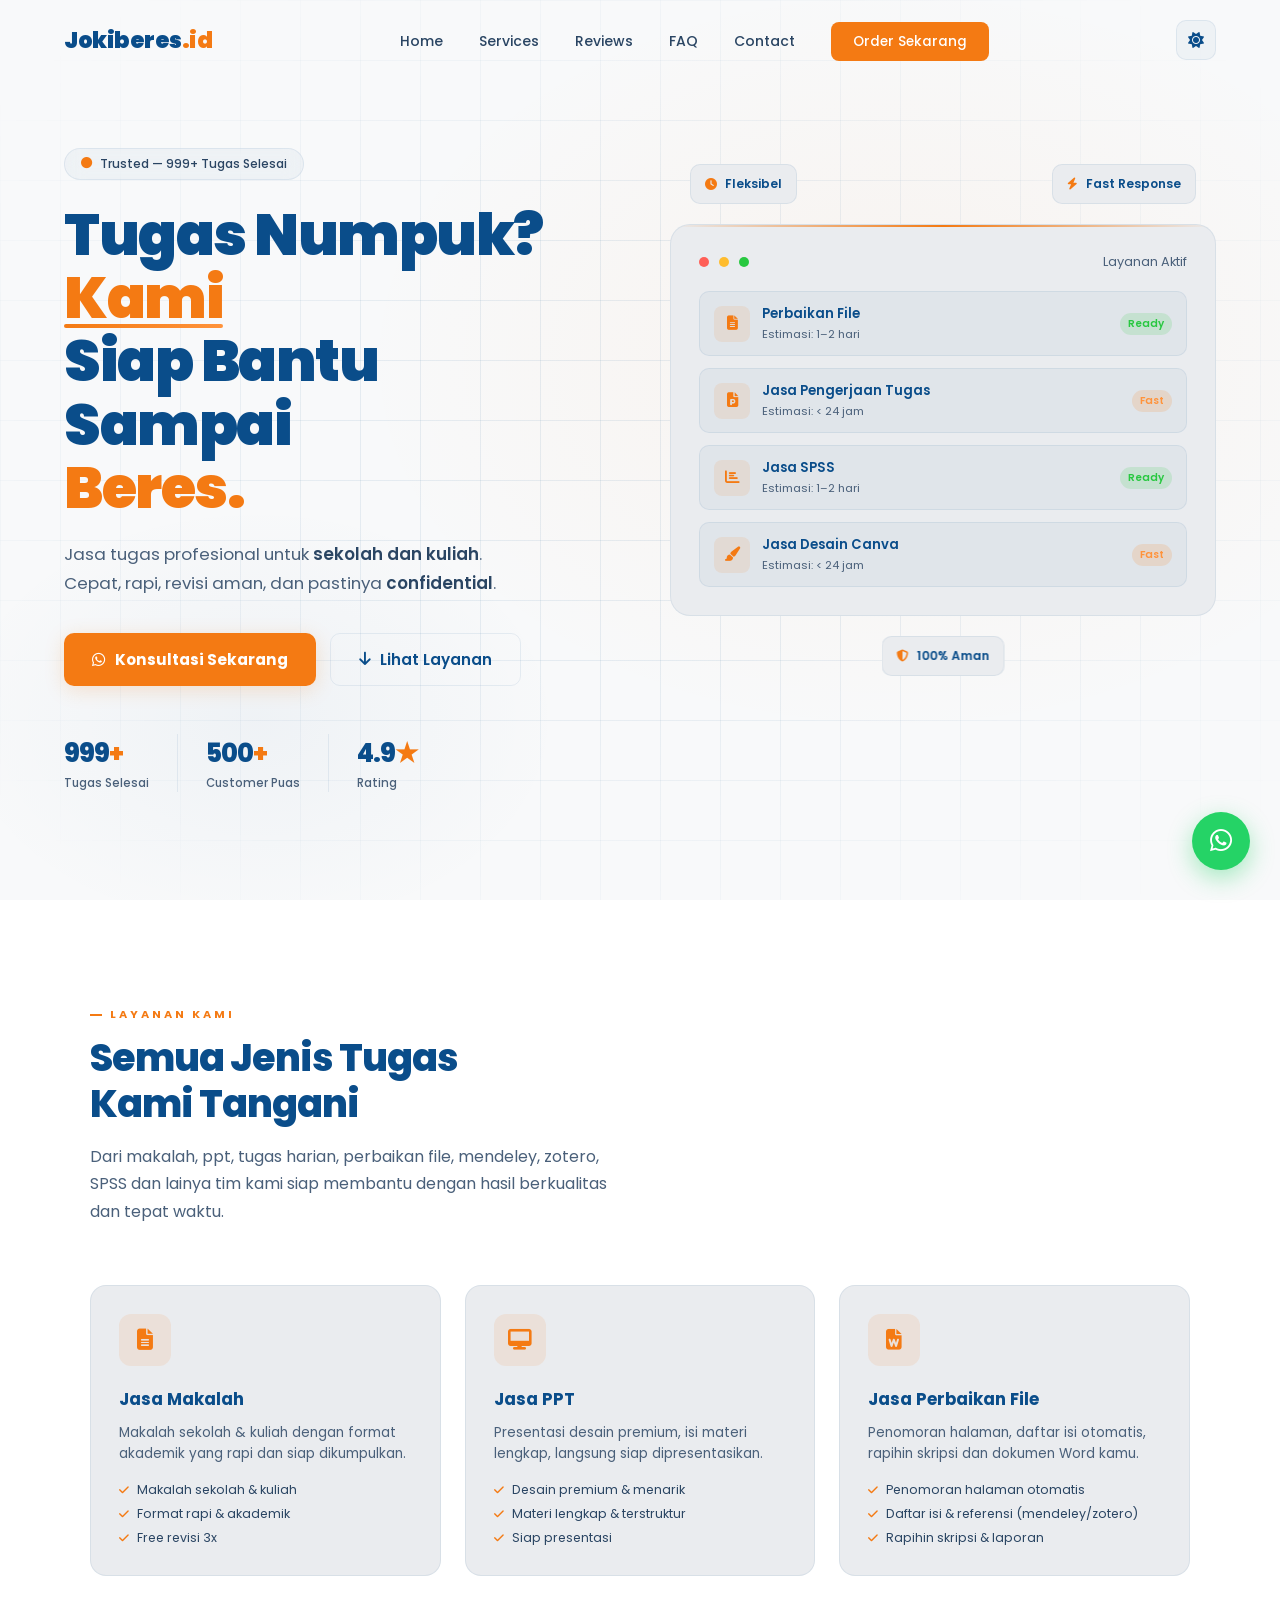
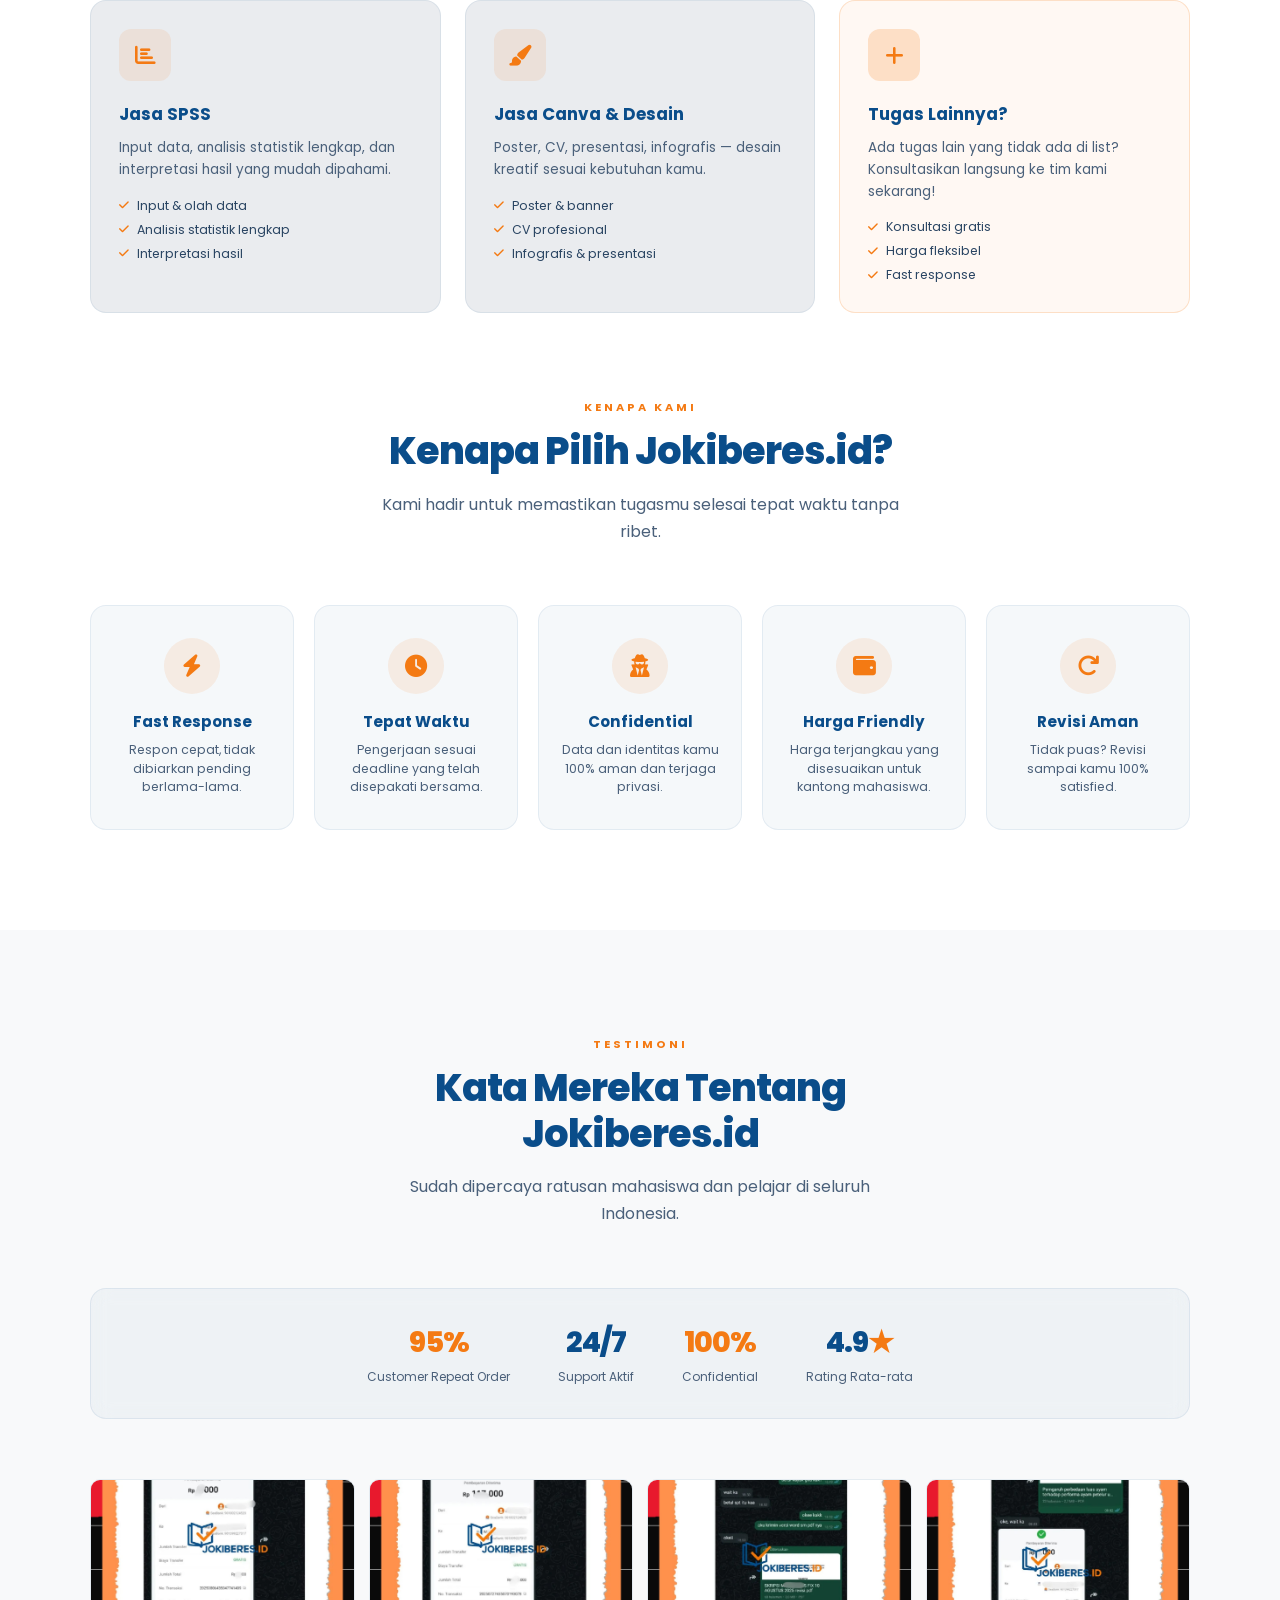
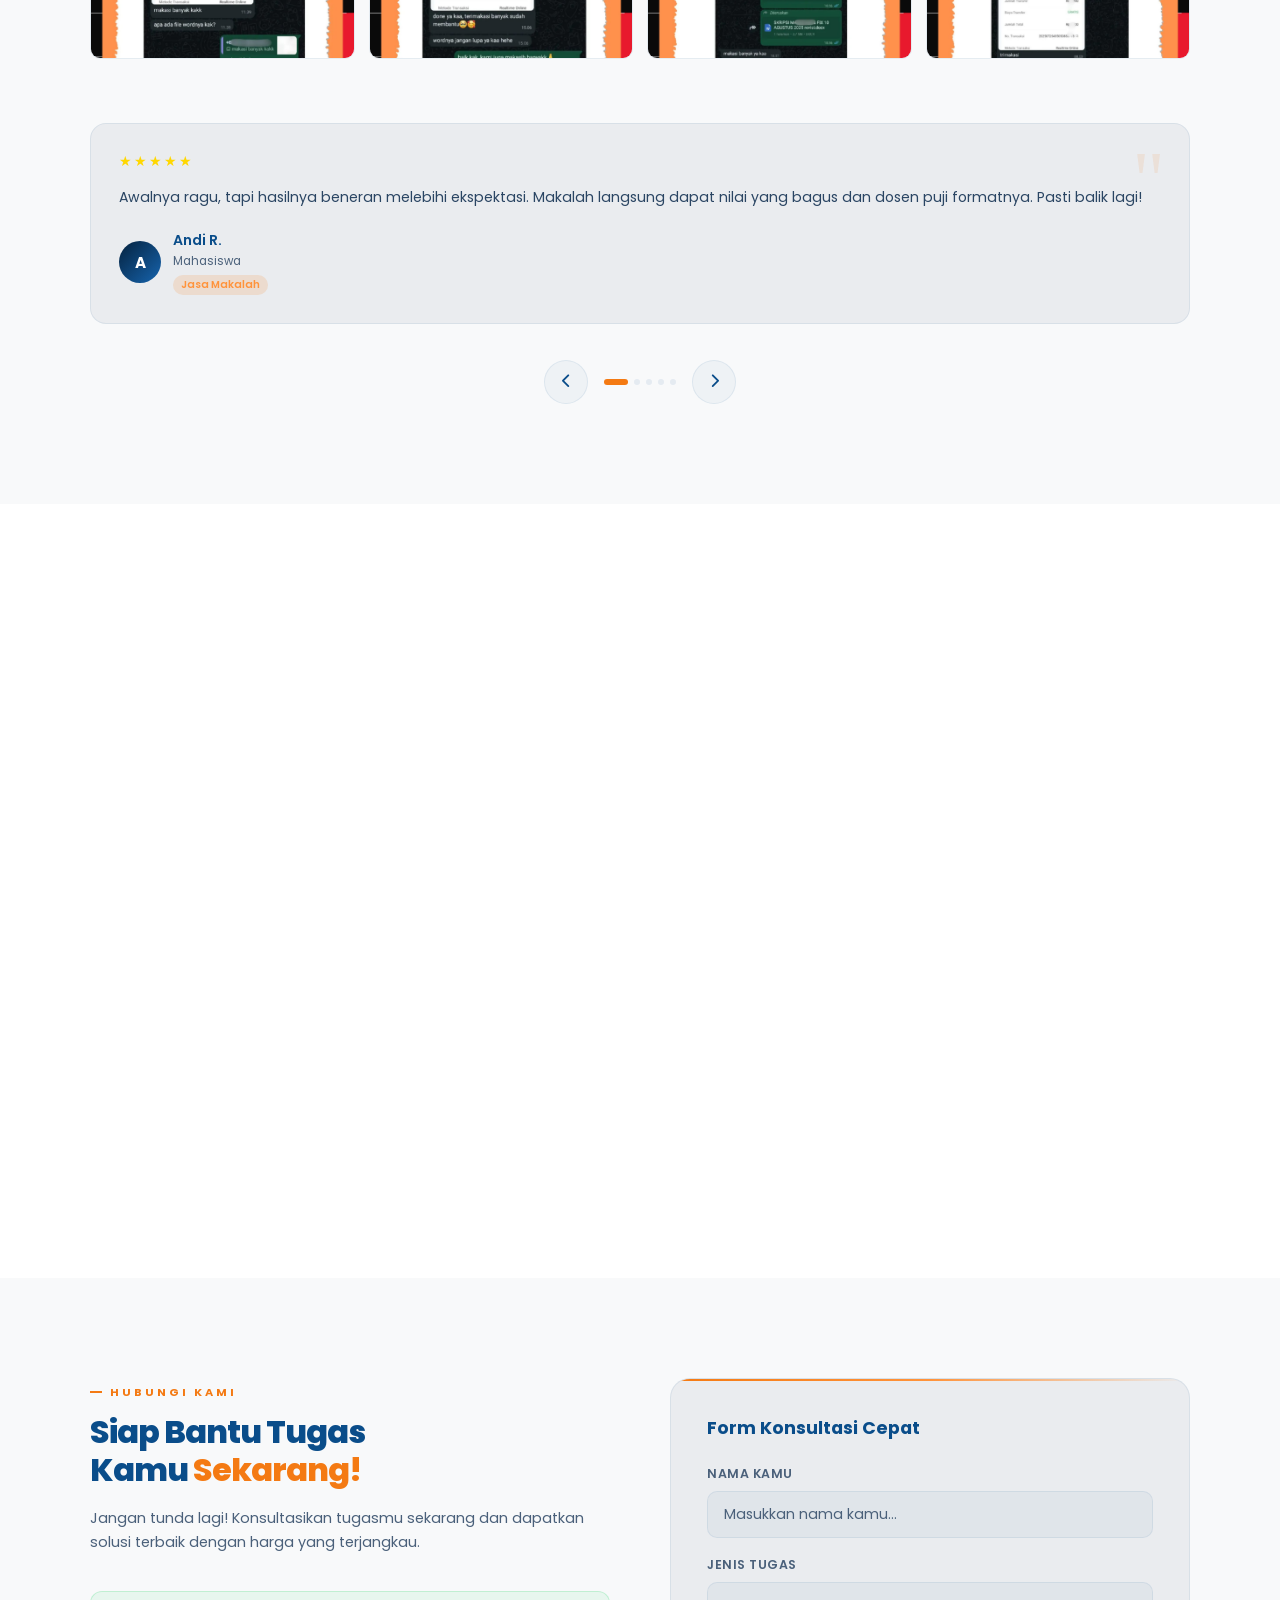
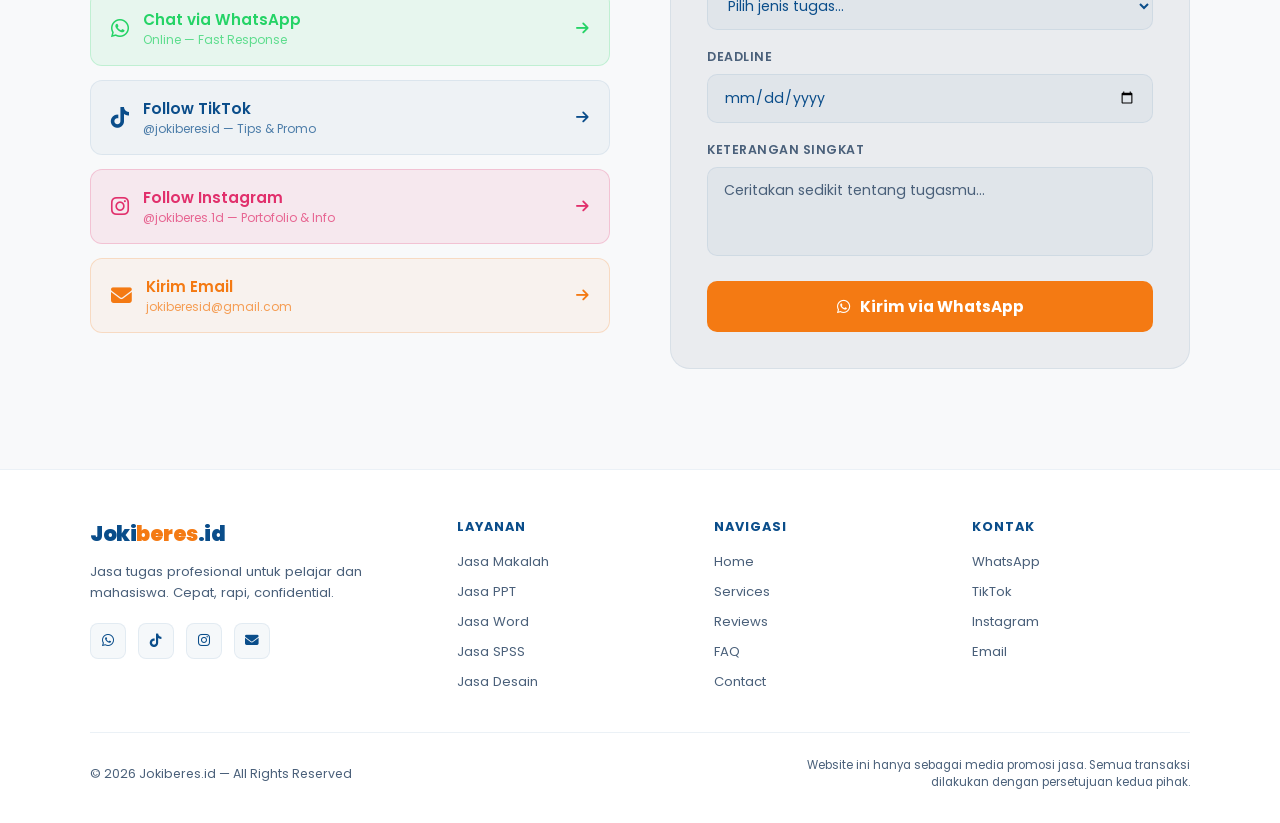
==== commit 1bd4573a: "Update WhatsApp links in index.html for improved user engagement" ====
--- a/index.html
+++ b/index.html
@@ -33,7 +33,7 @@
     <li><a href="#reviews">Reviews</a></li>
     <li><a href="#faq">FAQ</a></li>
     <li><a href="#contact">Contact</a></li>
-    <li><a href="https://wa.me/6285784745749?text=Halo%20Jokiberes.id!%20%F0%9F%91%8B%0A%0ASaya%20mau%20*ORDER*%20jasa%20tugas.%0A%0A%F0%9F%93%8B%20*Detail%20Order%3A*%0A%E2%80%A2%20Nama%20%20%20%20%20%20%20%20%20%20%3A%20%5BNama%20kamu%5D%0A%E2%80%A2%20Jenis%20Tugas%20%20%3A%20%5BContoh%3A%20Makalah%2C%20PPT%2C%20SPSS%5D%0A%E2%80%A2%20Tema%2FJudul%20%20%20%3A%20%5BJudul%20atau%20tema%20tugas%5D%0A%E2%80%A2%20Halaman%20%20%20%20%20%3A%20%5BEstimasi%20jumlah%20halaman%5D%0A%E2%80%A2%20Deadline%20%20%20%20%20%3A%20%5BTanggal%20deadline%5D%0A%E2%80%A2%20Referensi%20%20%20%3A%20%5BAda%20%2F%20Tidak%20ada%5D%0A%E2%80%A2%20Keterangan%20%20%3A%20%5BDetail%20tambahan%20lainnya%5D%0A%0AMohon%20info%20harga%20dan%20ketersediaan.%20Terima%20kasih!%20%F0%9F%99%8F" class="btn-nav" target="_blank">Order Sekarang</a></li>
+    <li><a href="https://wa.me/6285784745749?text=Halo%20Kak.%20%F0%9F%91%8B%0A%0ASaya%20mau%20*ORDER*%20jasa%20tugas.%0A%0A%F0%9F%93%8B%20*Detail%20Order%3A*%0A%E2%80%A2%20Nama%20%20%20%20%20%20%20%20%20%20%3A%20%5BNama%20kamu%5D%0A%E2%80%A2%20Jenis%20Tugas%20%20%3A%20%5BContoh%3A%20Makalah%2C%20PPT%2C%20SPSS%5D%0A%E2%80%A2%20Tema%2FJudul%20%20%20%3A%20%5BJudul%20atau%20tema%20tugas%5D%0A%E2%80%A2%20Halaman%20%20%20%20%20%3A%20%5BEstimasi%20jumlah%20halaman%5D%0A%E2%80%A2%20Deadline%20%20%20%20%20%3A%20%5BTanggal%20deadline%5D%0A%E2%80%A2%20Referensi%20%20%20%3A%20%5BAda%20%2F%20Tidak%20ada%5D%0A%E2%80%A2%20Keterangan%20%20%3A%20%5BDetail%20tambahan%20lainnya%5D%0A%0AMohon%20info%20harga%20dan%20ketersediaan.%20Terima%20kasih!%20%F0%9F%99%8F" class="btn-nav" target="_blank">Order Sekarang</a></li>
   </ul>
   <div style="display:flex;align-items:center;gap:12px;">
     <button class="theme-toggle" id="themeToggle" onclick="toggleTheme()" aria-label="Toggle dark/light mode" title="Toggle dark/light mode">
@@ -64,7 +64,7 @@
         Cepat, rapi, revisi aman, dan pastinya <strong>confidential</strong>.
       </p>
       <div class="hero-btns">
-        <a href="https://wa.me/6285784745749?text=Halo%20Jokiberes.id!%20%F0%9F%91%8B%0A%0ASaya%20ingin%20konsultasi%20mengenai%20jasa%20tugas.%0A%0A%F0%9F%93%8C%20*Detail%20Pesanan%3A*%0A%E2%80%A2%20Nama%20%20%20%20%20%20%20%20%20%20%3A%20%5BNama%20kamu%5D%0A%E2%80%A2%20Jenis%20Tugas%20%20%3A%20%5BContoh%3A%20Makalah%2C%20PPT%2C%20SPSS%5D%0A%E2%80%A2%20Deadline%20%20%20%20%20%3A%20%5BTanggal%20deadline%5D%0A%E2%80%A2%20Keterangan%20%20%3A%20%5BJelaskan%20tugasnya%20singkat%5D%0A%0ATerima%20kasih!%20%F0%9F%99%8F" class="btn-primary" target="_blank">
+        <a href="https://wa.me/6285784745749?text=Halo%20Kak.%20%F0%9F%91%8B%0A%0ASaya%20ingin%20konsultasi%20mengenai%20jasa%20tugas.%0A%0A%F0%9F%93%8C%20*Detail%20Pesanan%3A*%0A%E2%80%A2%20Nama%20%20%20%20%20%20%20%20%20%20%3A%20%5BNama%20kamu%5D%0A%E2%80%A2%20Jenis%20Tugas%20%20%3A%20%5BContoh%3A%20Makalah%2C%20PPT%2C%20SPSS%5D%0A%E2%80%A2%20Deadline%20%20%20%20%20%3A%20%5BTanggal%20deadline%5D%0A%E2%80%A2%20Keterangan%20%20%3A%20%5BJelaskan%20tugasnya%20singkat%5D%0A%0ATerima%20kasih!%20%F0%9F%99%8F" class="btn-primary" target="_blank">
           <i class="fab fa-whatsapp"></i> Konsultasi Sekarang
         </a>
         <a href="#services" class="btn-secondary">
@@ -394,7 +394,7 @@
       <h2 class="contact-cta-text">Siap Bantu Tugas<br>Kamu <span>Sekarang!</span></h2>
       <p class="contact-sub">Jangan tunda lagi! Konsultasikan tugasmu sekarang dan dapatkan solusi terbaik dengan harga yang terjangkau.</p>
       <div class="contact-channels">
-        <a href="https://wa.me/6285784745749?text=Halo%20Jokiberes.id!%20%F0%9F%91%8B%0A%0ASaya%20ingin%20konsultasi%20mengenai%20jasa%20tugas.%0A%0A%F0%9F%93%8C%20*Detail%20Pesanan%3A*%0A%E2%80%A2%20Nama%20%20%20%20%20%20%20%20%20%20%3A%20%5BNama%20kamu%5D%0A%E2%80%A2%20Jenis%20Tugas%20%20%3A%20%5BContoh%3A%20Makalah%2C%20PPT%2C%20SPSS%5D%0A%E2%80%A2%20Deadline%20%20%20%20%20%3A%20%5BTanggal%20deadline%5D%0A%E2%80%A2%20Keterangan%20%20%3A%20%5BJelaskan%20tugasnya%20singkat%5D%0A%0ATerima%20kasih!%20%F0%9F%99%8F" class="channel-btn wa" target="_blank">
+        <a href="https://wa.me/6285784745749?text=Halo%20Kak.%20%F0%9F%91%8B%0A%0ASaya%20ingin%20konsultasi%20mengenai%20jasa%20tugas.%0A%0A%F0%9F%93%8C%20*Detail%20Pesanan%3A*%0A%E2%80%A2%20Nama%20%20%20%20%20%20%20%20%20%20%3A%20%5BNama%20kamu%5D%0A%E2%80%A2%20Jenis%20Tugas%20%20%3A%20%5BContoh%3A%20Makalah%2C%20PPT%2C%20SPSS%5D%0A%E2%80%A2%20Deadline%20%20%20%20%20%3A%20%5BTanggal%20deadline%5D%0A%E2%80%A2%20Keterangan%20%20%3A%20%5BJelaskan%20tugasnya%20singkat%5D%0A%0ATerima%20kasih!%20%F0%9F%99%8F" class="channel-btn wa" target="_blank">
           <i class="fab fa-whatsapp channel-icon"></i>
           <div>
             <div style="font-size:0.95rem;">Chat via WhatsApp</div>
@@ -511,7 +511,7 @@
 </footer>
 
 <!-- FLOATING WA -->
-<a href="https://wa.me/6285784745749?text=Halo%20Jokiberes.id!%20%F0%9F%91%8B%0A%0ASaya%20mau%20*ORDER*%20jasa%20tugas.%0A%0A%F0%9F%93%8B%20*Detail%20Order%3A*%0A%E2%80%A2%20Nama%20%20%20%20%20%20%20%20%20%20%3A%20%5BNama%20kamu%5D%0A%E2%80%A2%20Jenis%20Tugas%20%20%3A%20%5BContoh%3A%20Makalah%2C%20PPT%2C%20SPSS%5D%0A%E2%80%A2%20Tema%2FJudul%20%20%20%3A%20%5BJudul%20atau%20tema%20tugas%5D%0A%E2%80%A2%20Halaman%20%20%20%20%20%3A%20%5BEstimasi%20jumlah%20halaman%5D%0A%E2%80%A2%20Deadline%20%20%20%20%20%3A%20%5BTanggal%20deadline%5D%0A%E2%80%A2%20Referensi%20%20%20%3A%20%5BAda%20%2F%20Tidak%20ada%5D%0A%E2%80%A2%20Keterangan%20%20%3A%20%5BDetail%20tambahan%20lainnya%5D%0A%0AMohon%20info%20harga%20dan%20ketersediaan.%20Terima%20kasih!%20%F0%9F%99%8F" class="wa-float" target="_blank" title="Chat WhatsApp">
+<a href="https://wa.me/6285784745749?text=Halo%20Kak.%20%F0%9F%91%8B%0A%0ASaya%20mau%20*ORDER*%20jasa%20tugas.%0A%0A%F0%9F%93%8B%20*Detail%20Order%3A*%0A%E2%80%A2%20Nama%20%20%20%20%20%20%20%20%20%20%3A%20%5BNama%20kamu%5D%0A%E2%80%A2%20Jenis%20Tugas%20%20%3A%20%5BContoh%3A%20Makalah%2C%20PPT%2C%20SPSS%5D%0A%E2%80%A2%20Tema%2FJudul%20%20%20%3A%20%5BJudul%20atau%20tema%20tugas%5D%0A%E2%80%A2%20Halaman%20%20%20%20%20%3A%20%5BEstimasi%20jumlah%20halaman%5D%0A%E2%80%A2%20Deadline%20%20%20%20%20%3A%20%5BTanggal%20deadline%5D%0A%E2%80%A2%20Referensi%20%20%20%3A%20%5BAda%20%2F%20Tidak%20ada%5D%0A%E2%80%A2%20Keterangan%20%20%3A%20%5BDetail%20tambahan%20lainnya%5D%0A%0AMohon%20info%20harga%20dan%20ketersediaan.%20Terima%20kasih!%20%F0%9F%99%8F" class="wa-float" target="_blank" title="Chat WhatsApp">
   <i class="fab fa-whatsapp"></i>
 </a>
 
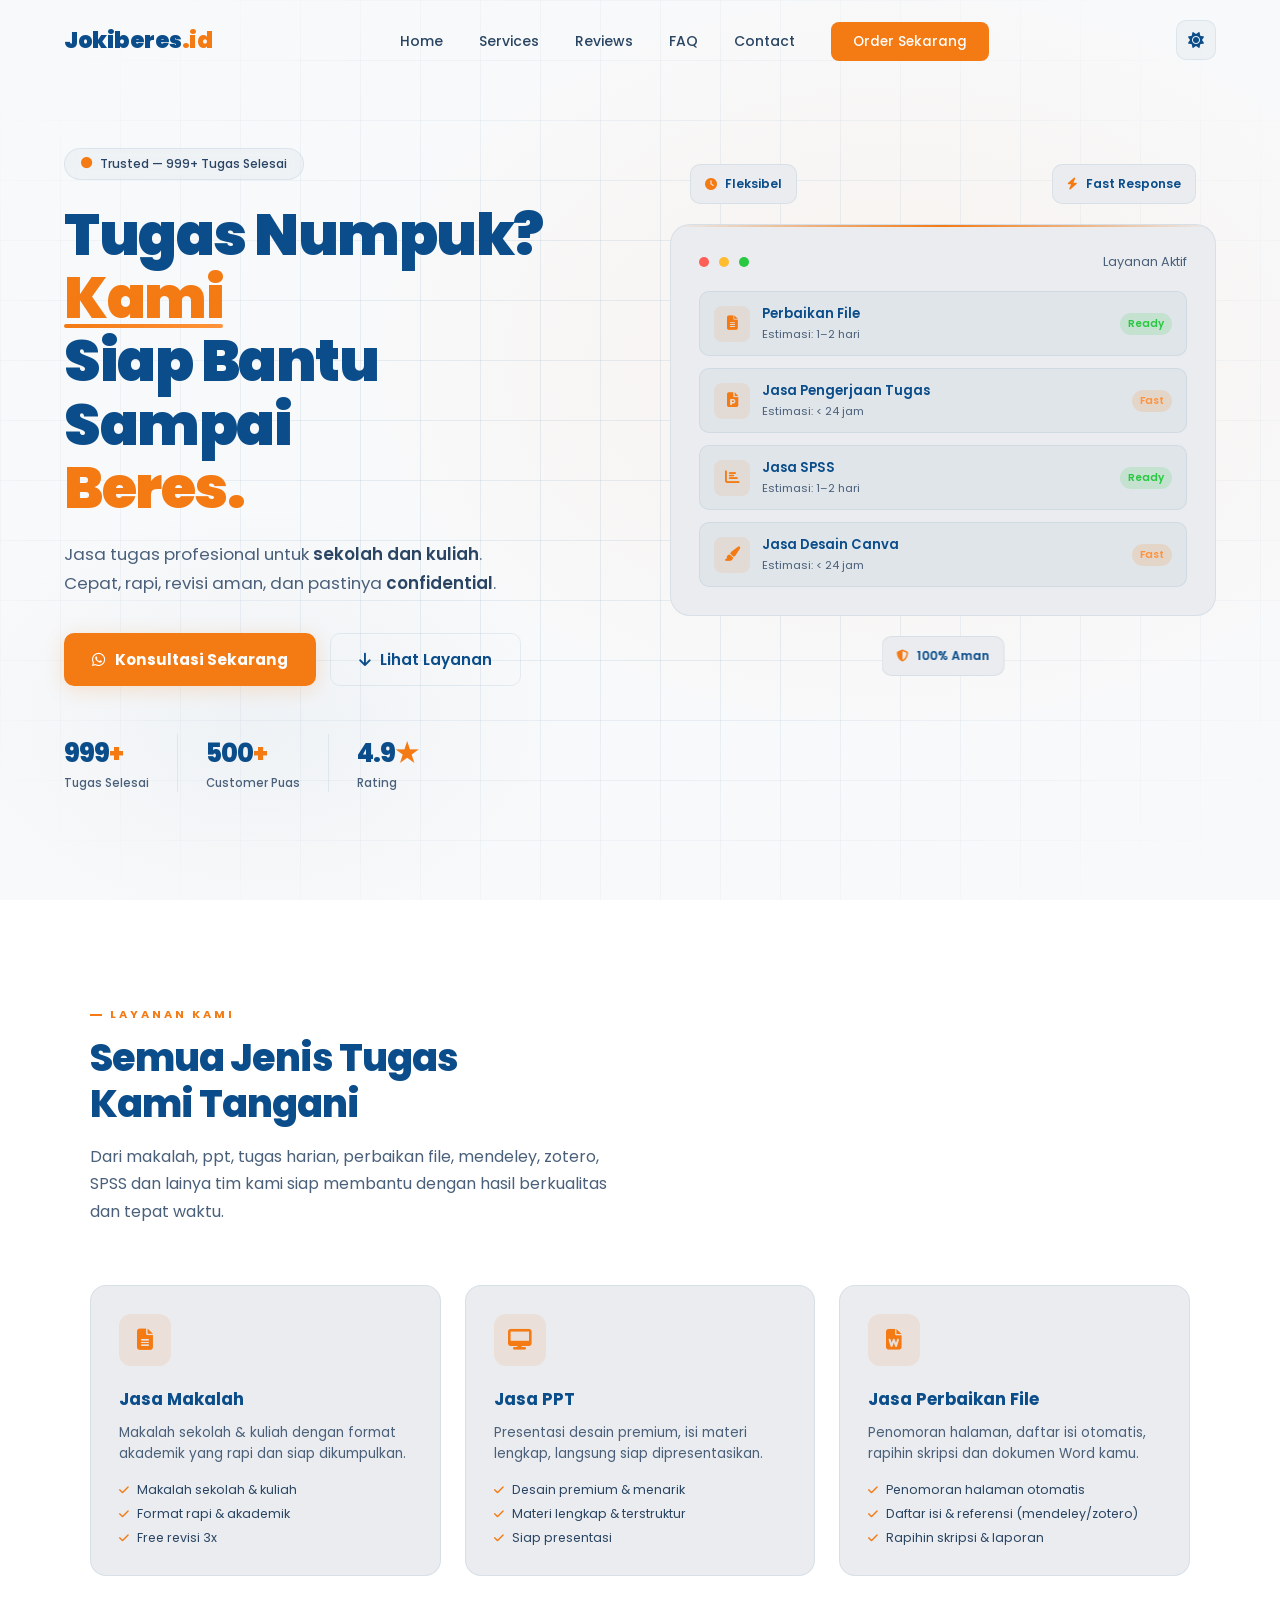
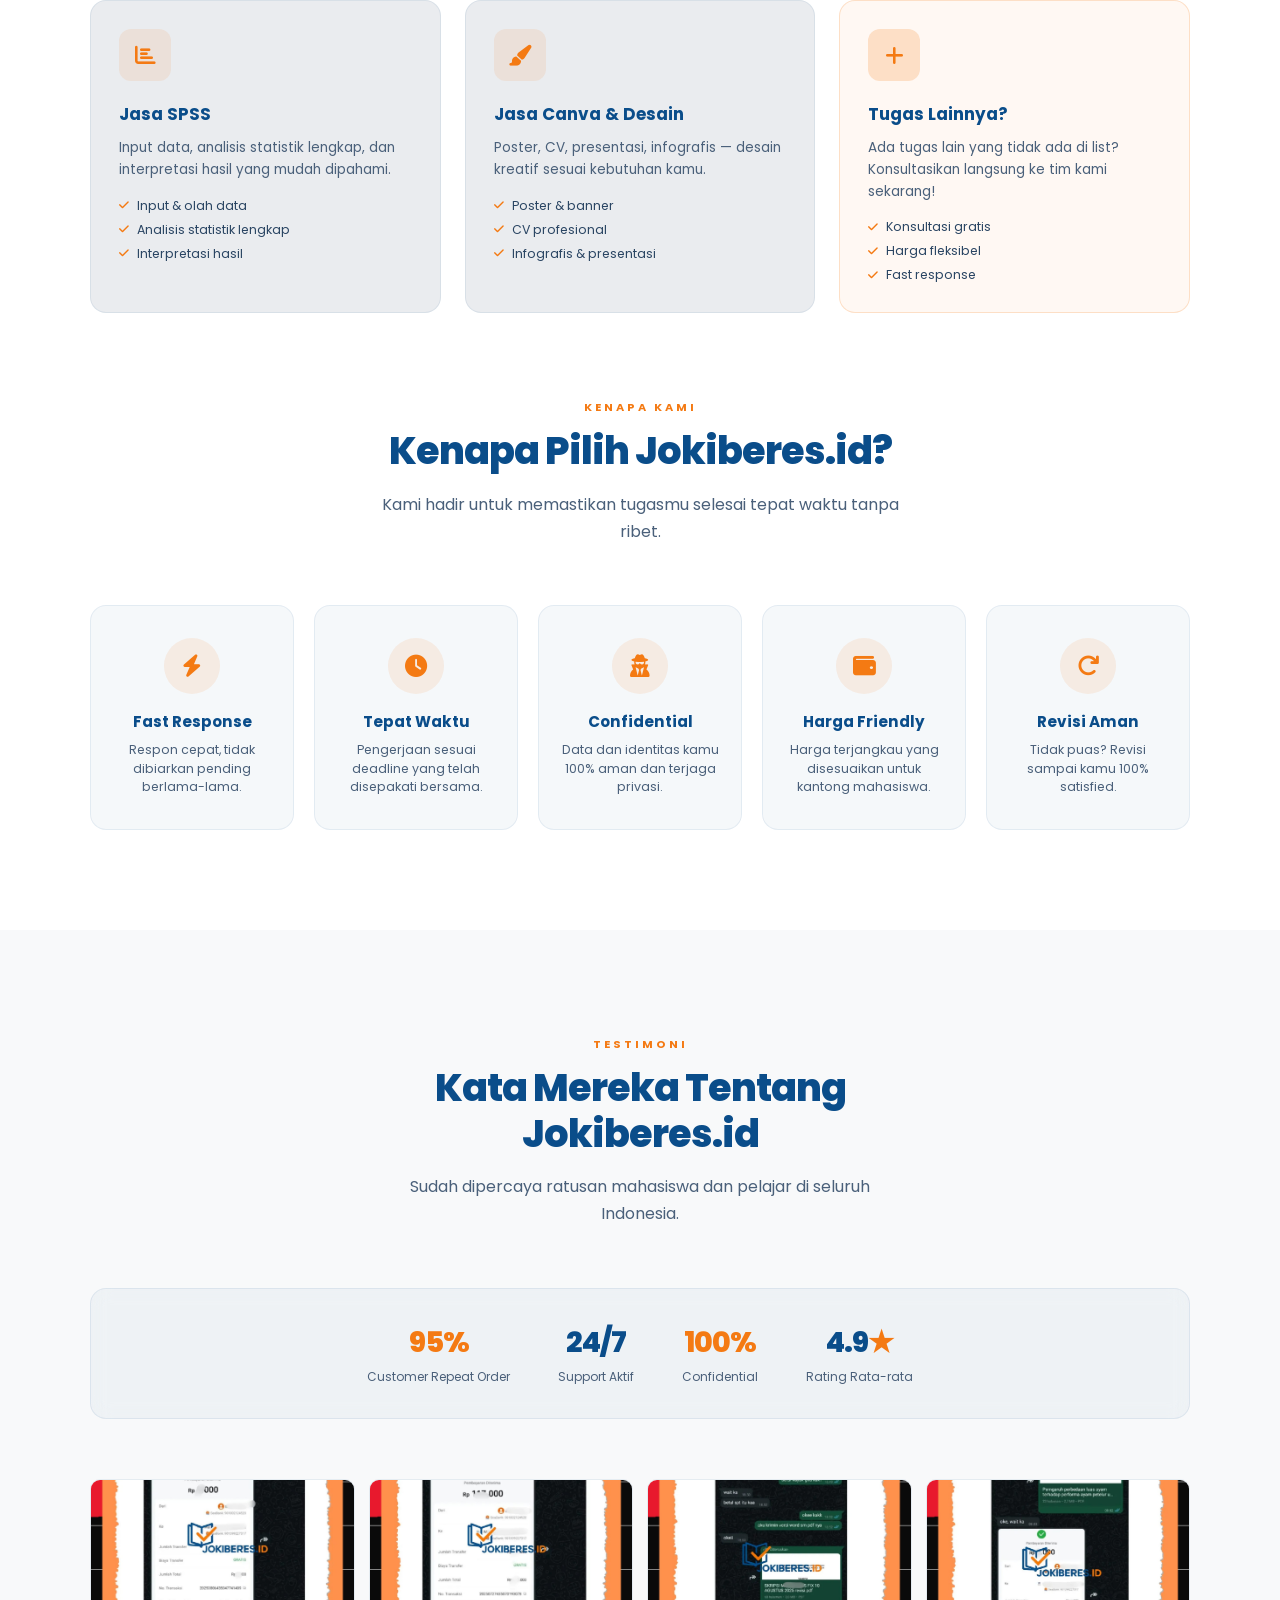
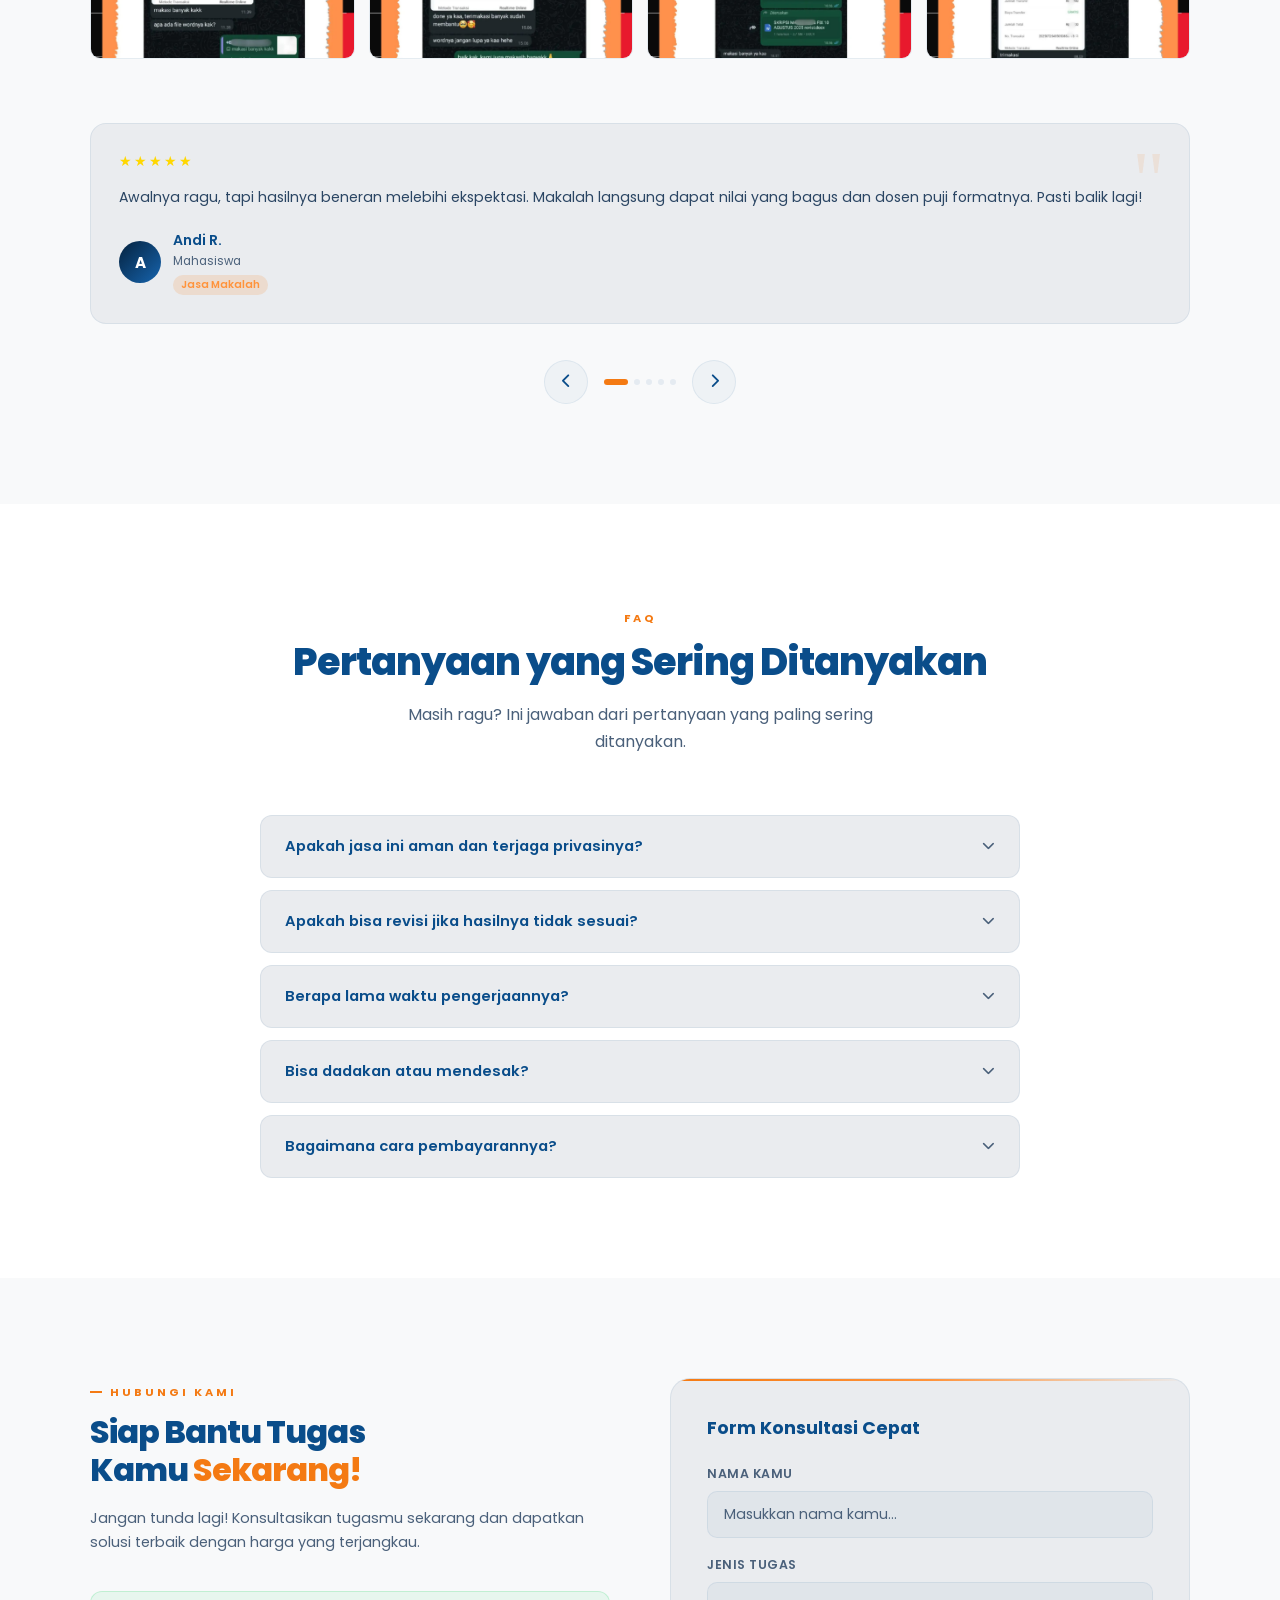
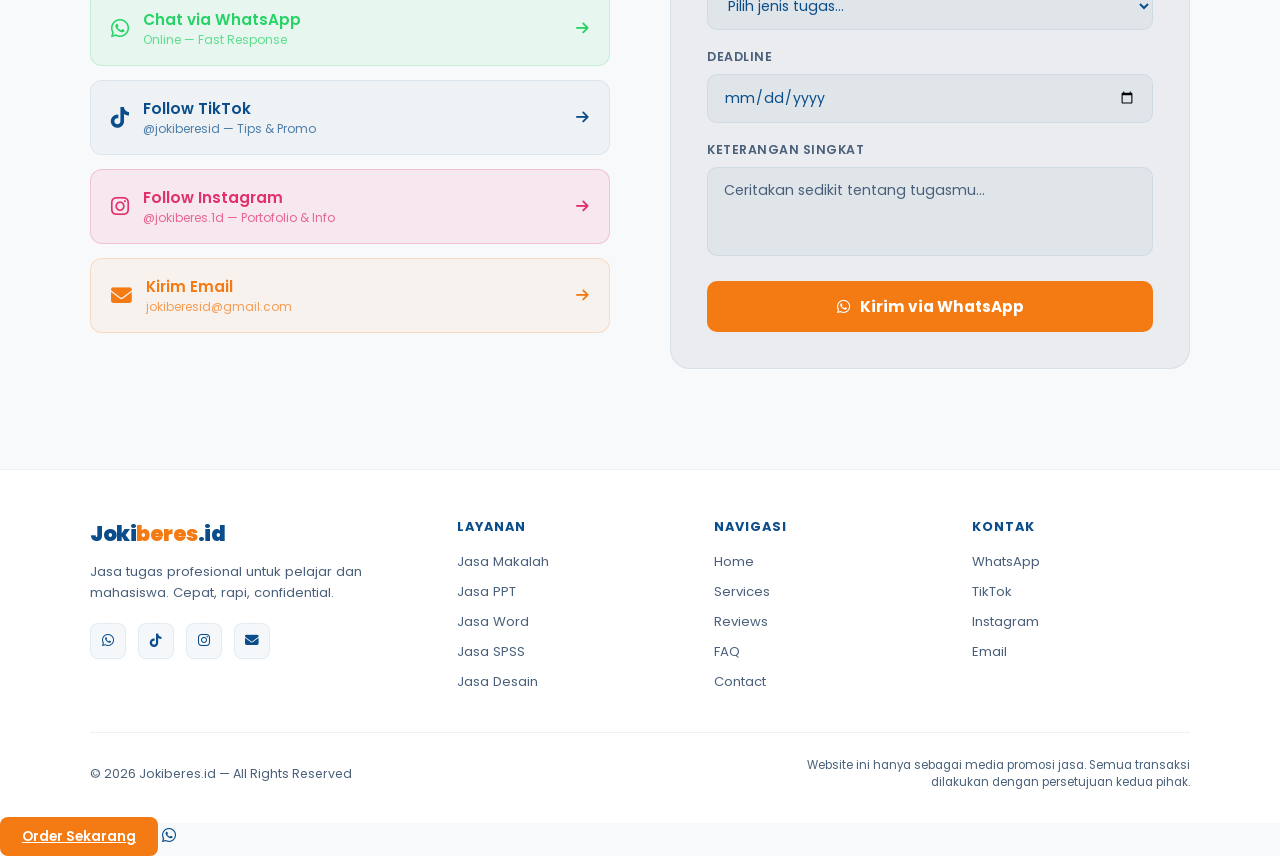
==== commit 34ed2c8e: "Update WhatsApp message templates for improved clarity and user engagement" ====
--- a/index.html
+++ b/index.html
@@ -33,7 +33,7 @@
     <li><a href="#reviews">Reviews</a></li>
     <li><a href="#faq">FAQ</a></li>
     <li><a href="#contact">Contact</a></li>
-    <li><a href="https://wa.me/6285784745749?text=Halo%20Kak.%20%F0%9F%91%8B%0A%0ASaya%20mau%20*ORDER*%20jasa%20tugas.%0A%0A%F0%9F%93%8B%20*Detail%20Order%3A*%0A%E2%80%A2%20Nama%20%20%20%20%20%20%20%20%20%20%3A%20%5BNama%20kamu%5D%0A%E2%80%A2%20Jenis%20Tugas%20%20%3A%20%5BContoh%3A%20Makalah%2C%20PPT%2C%20SPSS%5D%0A%E2%80%A2%20Tema%2FJudul%20%20%20%3A%20%5BJudul%20atau%20tema%20tugas%5D%0A%E2%80%A2%20Halaman%20%20%20%20%20%3A%20%5BEstimasi%20jumlah%20halaman%5D%0A%E2%80%A2%20Deadline%20%20%20%20%20%3A%20%5BTanggal%20deadline%5D%0A%E2%80%A2%20Referensi%20%20%20%3A%20%5BAda%20%2F%20Tidak%20ada%5D%0A%E2%80%A2%20Keterangan%20%20%3A%20%5BDetail%20tambahan%20lainnya%5D%0A%0AMohon%20info%20harga%20dan%20ketersediaan.%20Terima%20kasih!%20%F0%9F%99%8F" class="btn-nav" target="_blank">Order Sekarang</a></li>
+    <li><a href="https://wa.me/6285784745749?text=Halo%20Kak.%0A%0ASaya%20mau%20*ORDER*%20jasa%20tugas.%0A%0A*Detail%20Order%3A*%0A-%20Nama%3A%20%5BNama%20kamu%5D%0A-%20Jenis%20Tugas%3A%20%5BContoh%3A%20Makalah%2C%20PPT%2C%20SPSS%5D%0A-%20Tema%2FJudul%3A%20%5BJudul%20atau%20tema%20tugas%5D%0A-%20Halaman%3A%20%5BEstimasi%20jumlah%20halaman%5D%0A-%20Deadline%3A%20%5BTanggal%20deadline%5D%0A-%20Referensi%3A%20%5BAda%20%2F%20Tidak%20ada%5D%0A-%20Keterangan%3A%20%5BDetail%20tambahan%20lainnya%5D%0A%0AMohon%20info%20harga%20dan%20ketersediaan.%20Terima%20kasih!" class="btn-nav" target="_blank">Order Sekarang</a>
   </ul>
   <div style="display:flex;align-items:center;gap:12px;">
     <button class="theme-toggle" id="themeToggle" onclick="toggleTheme()" aria-label="Toggle dark/light mode" title="Toggle dark/light mode">
@@ -64,7 +64,7 @@
         Cepat, rapi, revisi aman, dan pastinya <strong>confidential</strong>.
       </p>
       <div class="hero-btns">
-        <a href="https://wa.me/6285784745749?text=Halo%20Kak.%20%F0%9F%91%8B%0A%0ASaya%20ingin%20konsultasi%20mengenai%20jasa%20tugas.%0A%0A%F0%9F%93%8C%20*Detail%20Pesanan%3A*%0A%E2%80%A2%20Nama%20%20%20%20%20%20%20%20%20%20%3A%20%5BNama%20kamu%5D%0A%E2%80%A2%20Jenis%20Tugas%20%20%3A%20%5BContoh%3A%20Makalah%2C%20PPT%2C%20SPSS%5D%0A%E2%80%A2%20Deadline%20%20%20%20%20%3A%20%5BTanggal%20deadline%5D%0A%E2%80%A2%20Keterangan%20%20%3A%20%5BJelaskan%20tugasnya%20singkat%5D%0A%0ATerima%20kasih!%20%F0%9F%99%8F" class="btn-primary" target="_blank">
+        <a href="https://wa.me/6285784745749?text=Halo%20Kak.%0A%0ASaya%20ingin%20konsultasi%20mengenai%20jasa%20tugas.%0A%0A*Detail%20Pesanan%3A*%0A-%20Nama%3A%20%5BNama%20kamu%5D%0A-%20Jenis%20Tugas%3A%20%5BContoh%3A%20Makalah%2C%20PPT%2C%20SPSS%5D%0A-%20Deadline%3A%20%5BTanggal%20deadline%5D%0A-%20Keterangan%3A%20%5BJelaskan%20tugasnya%20singkat%5D%0A%0ATerima%20kasih!" class="btn-primary" target="_blank">
           <i class="fab fa-whatsapp"></i> Konsultasi Sekarang
         </a>
         <a href="#services" class="btn-secondary">
@@ -394,7 +394,7 @@
       <h2 class="contact-cta-text">Siap Bantu Tugas<br>Kamu <span>Sekarang!</span></h2>
       <p class="contact-sub">Jangan tunda lagi! Konsultasikan tugasmu sekarang dan dapatkan solusi terbaik dengan harga yang terjangkau.</p>
       <div class="contact-channels">
-        <a href="https://wa.me/6285784745749?text=Halo%20Kak.%20%F0%9F%91%8B%0A%0ASaya%20ingin%20konsultasi%20mengenai%20jasa%20tugas.%0A%0A%F0%9F%93%8C%20*Detail%20Pesanan%3A*%0A%E2%80%A2%20Nama%20%20%20%20%20%20%20%20%20%20%3A%20%5BNama%20kamu%5D%0A%E2%80%A2%20Jenis%20Tugas%20%20%3A%20%5BContoh%3A%20Makalah%2C%20PPT%2C%20SPSS%5D%0A%E2%80%A2%20Deadline%20%20%20%20%20%3A%20%5BTanggal%20deadline%5D%0A%E2%80%A2%20Keterangan%20%20%3A%20%5BJelaskan%20tugasnya%20singkat%5D%0A%0ATerima%20kasih!%20%F0%9F%99%8F" class="channel-btn wa" target="_blank">
+        <a href="https://wa.me/6285784745749?text=Halo%20Kak.%0A%0ASaya%20ingin%20konsultasi%20mengenai%20jasa%20tugas.%0A%0A*Detail%20Pesanan%3A*%0A-%20Nama%3A%20%5BNama%20kamu%5D%0A-%20Jenis%20Tugas%3A%20%5BContoh%3A%20Makalah%2C%20PPT%2C%20SPSS%5D%0A-%20Deadline%3A%20%5BTanggal%20deadline%5D%0A-%20Keterangan%3A%20%5BJelaskan%20tugasnya%20singkat%5D%0A%0ATerima%20kasih!" class="channel-btn wa" target="_blank">
           <i class="fab fa-whatsapp channel-icon"></i>
           <div>
             <div style="font-size:0.95rem;">Chat via WhatsApp</div>
@@ -511,7 +511,7 @@
 </footer>
 
 <!-- FLOATING WA -->
-<a href="https://wa.me/6285784745749?text=Halo%20Kak.%20%F0%9F%91%8B%0A%0ASaya%20mau%20*ORDER*%20jasa%20tugas.%0A%0A%F0%9F%93%8B%20*Detail%20Order%3A*%0A%E2%80%A2%20Nama%20%20%20%20%20%20%20%20%20%20%3A%20%5BNama%20kamu%5D%0A%E2%80%A2%20Jenis%20Tugas%20%20%3A%20%5BContoh%3A%20Makalah%2C%20PPT%2C%20SPSS%5D%0A%E2%80%A2%20Tema%2FJudul%20%20%20%3A%20%5BJudul%20atau%20tema%20tugas%5D%0A%E2%80%A2%20Halaman%20%20%20%20%20%3A%20%5BEstimasi%20jumlah%20halaman%5D%0A%E2%80%A2%20Deadline%20%20%20%20%20%3A%20%5BTanggal%20deadline%5D%0A%E2%80%A2%20Referensi%20%20%20%3A%20%5BAda%20%2F%20Tidak%20ada%5D%0A%E2%80%A2%20Keterangan%20%20%3A%20%5BDetail%20tambahan%20lainnya%5D%0A%0AMohon%20info%20harga%20dan%20ketersediaan.%20Terima%20kasih!%20%F0%9F%99%8F" class="wa-float" target="_blank" title="Chat WhatsApp">
+<a href="https://wa.me/6285784745749?text=Halo%20Kak.%0A%0ASaya%20mau%20*ORDER*%20jasa%20tugas.%0A%0A*Detail%20Order%3A*%0A-%20Nama%3A%20%5BNama%20kamu%5D%0A-%20Jenis%20Tugas%3A%20%5BContoh%3A%20Makalah%2C%20PPT%2C%20SPSS%5D%0A-%20Tema%2FJudul%3A%20%5BJudul%20atau%20tema%20tugas%5D%0A-%20Halaman%3A%20%5BEstimasi%20jumlah%20halaman%5D%0A-%20Deadline%3A%20%5BTanggal%20deadline%5D%0A-%20Referensi%3A%20%5BAda%20%2F%20Tidak%20ada%5D%0A-%20Keterangan%3A%20%5BDetail%20tambahan%20lainnya%5D%0A%0AMohon%20info%20harga%20dan%20ketersediaan.%20Terima%20kasih!" class="btn-nav" target="_blank">Order Sekarang</a>
   <i class="fab fa-whatsapp"></i>
 </a>
 
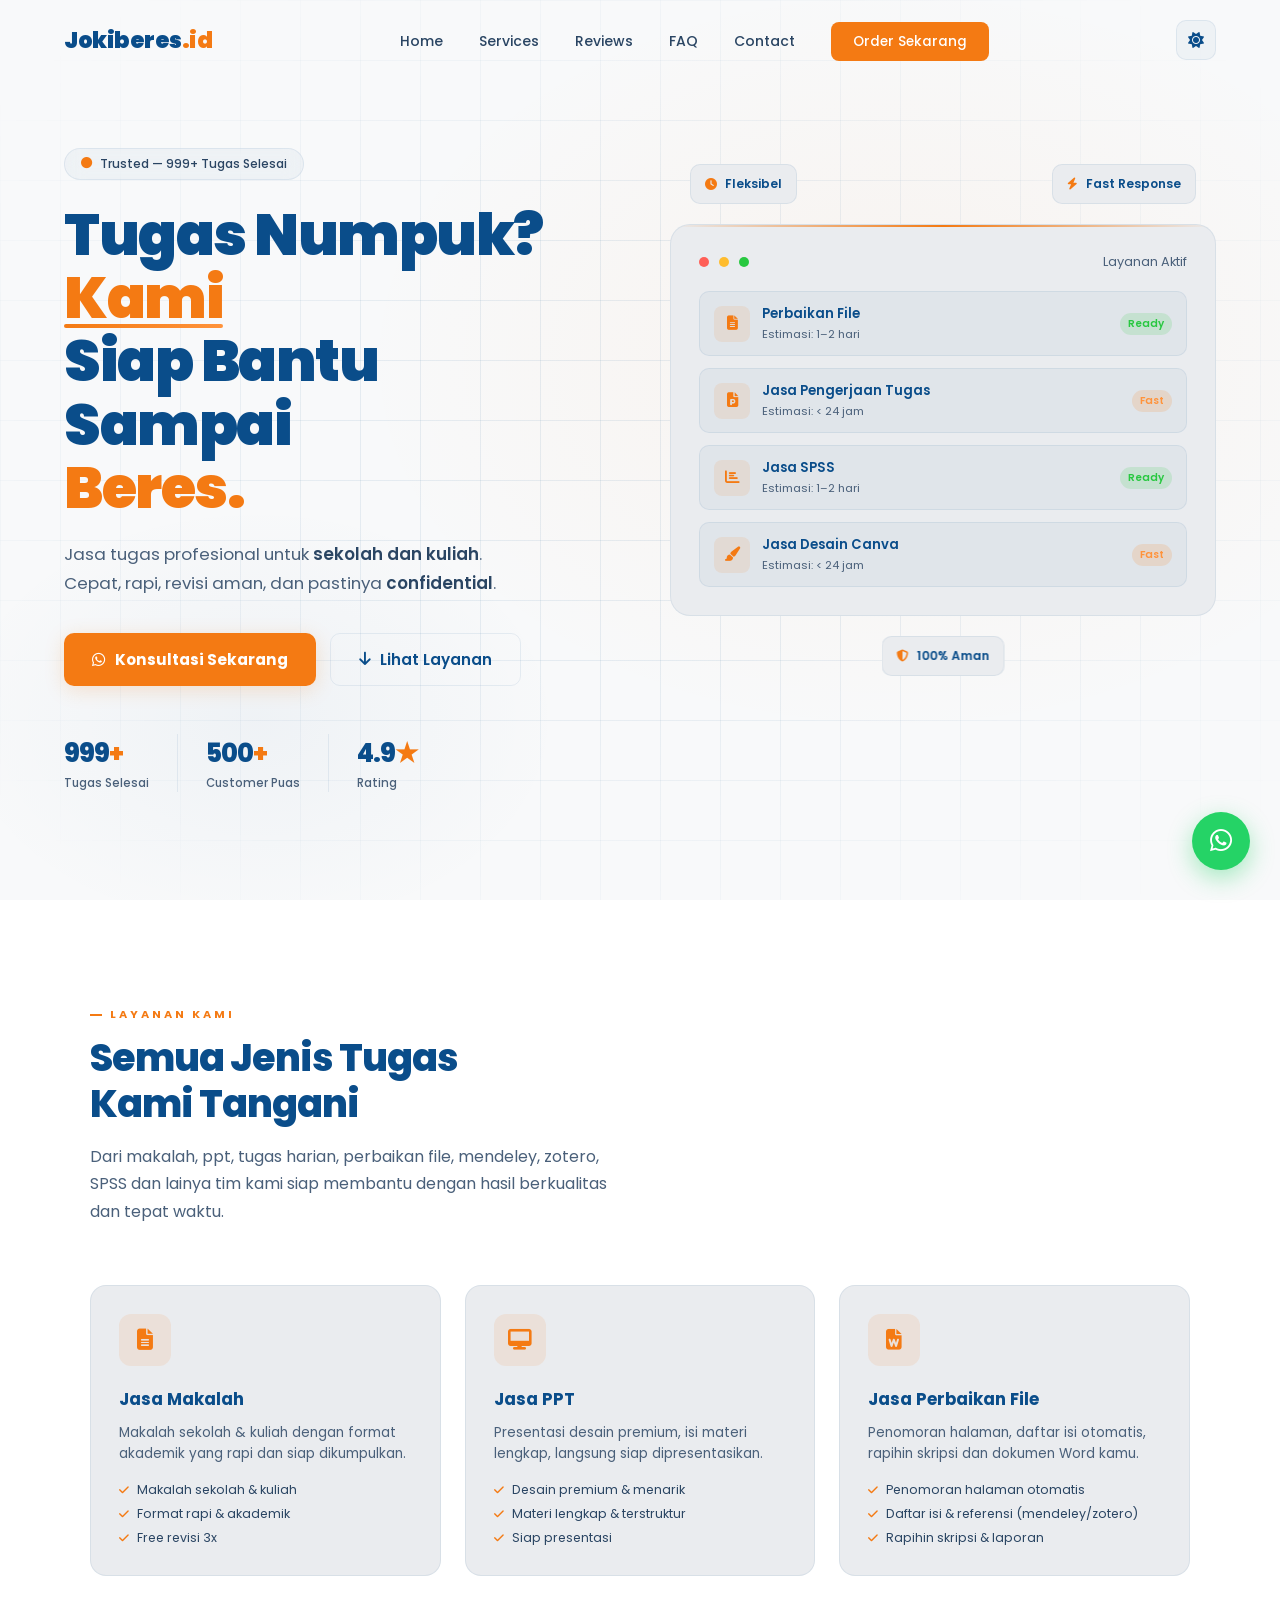
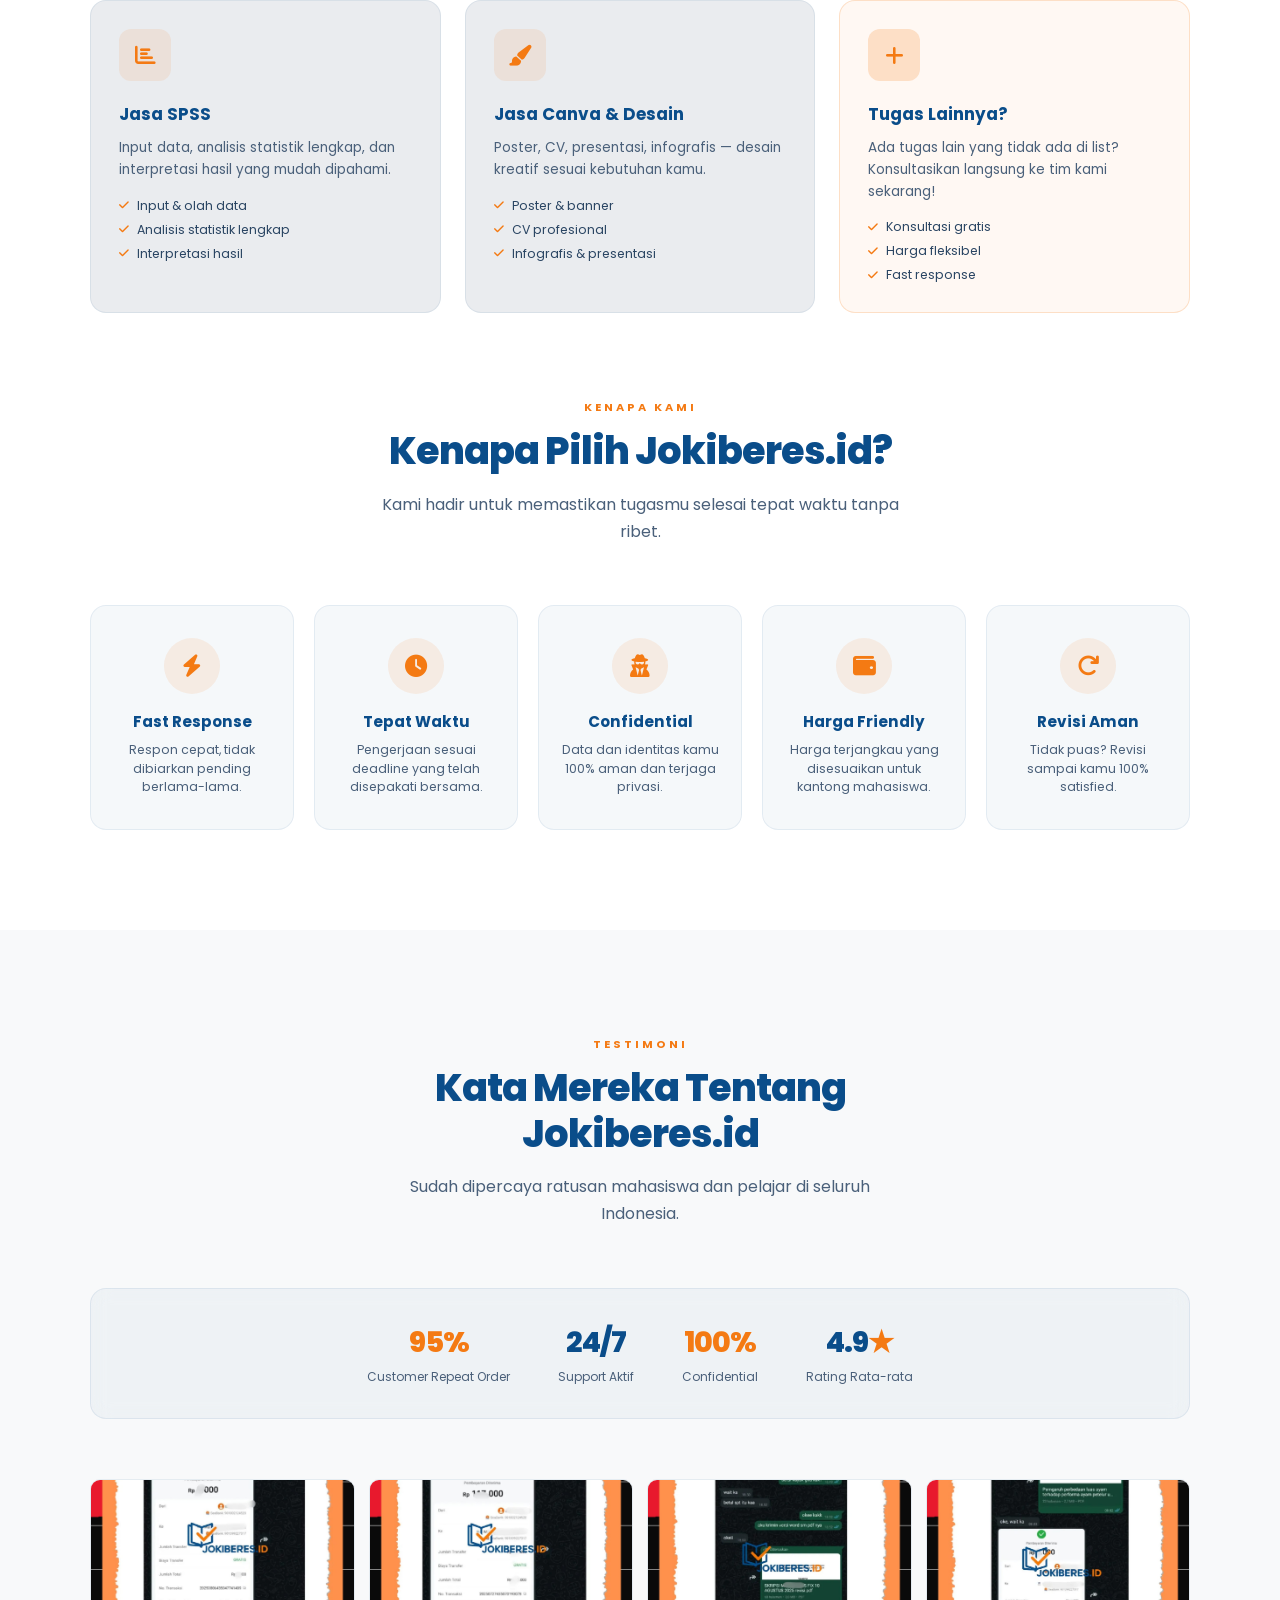
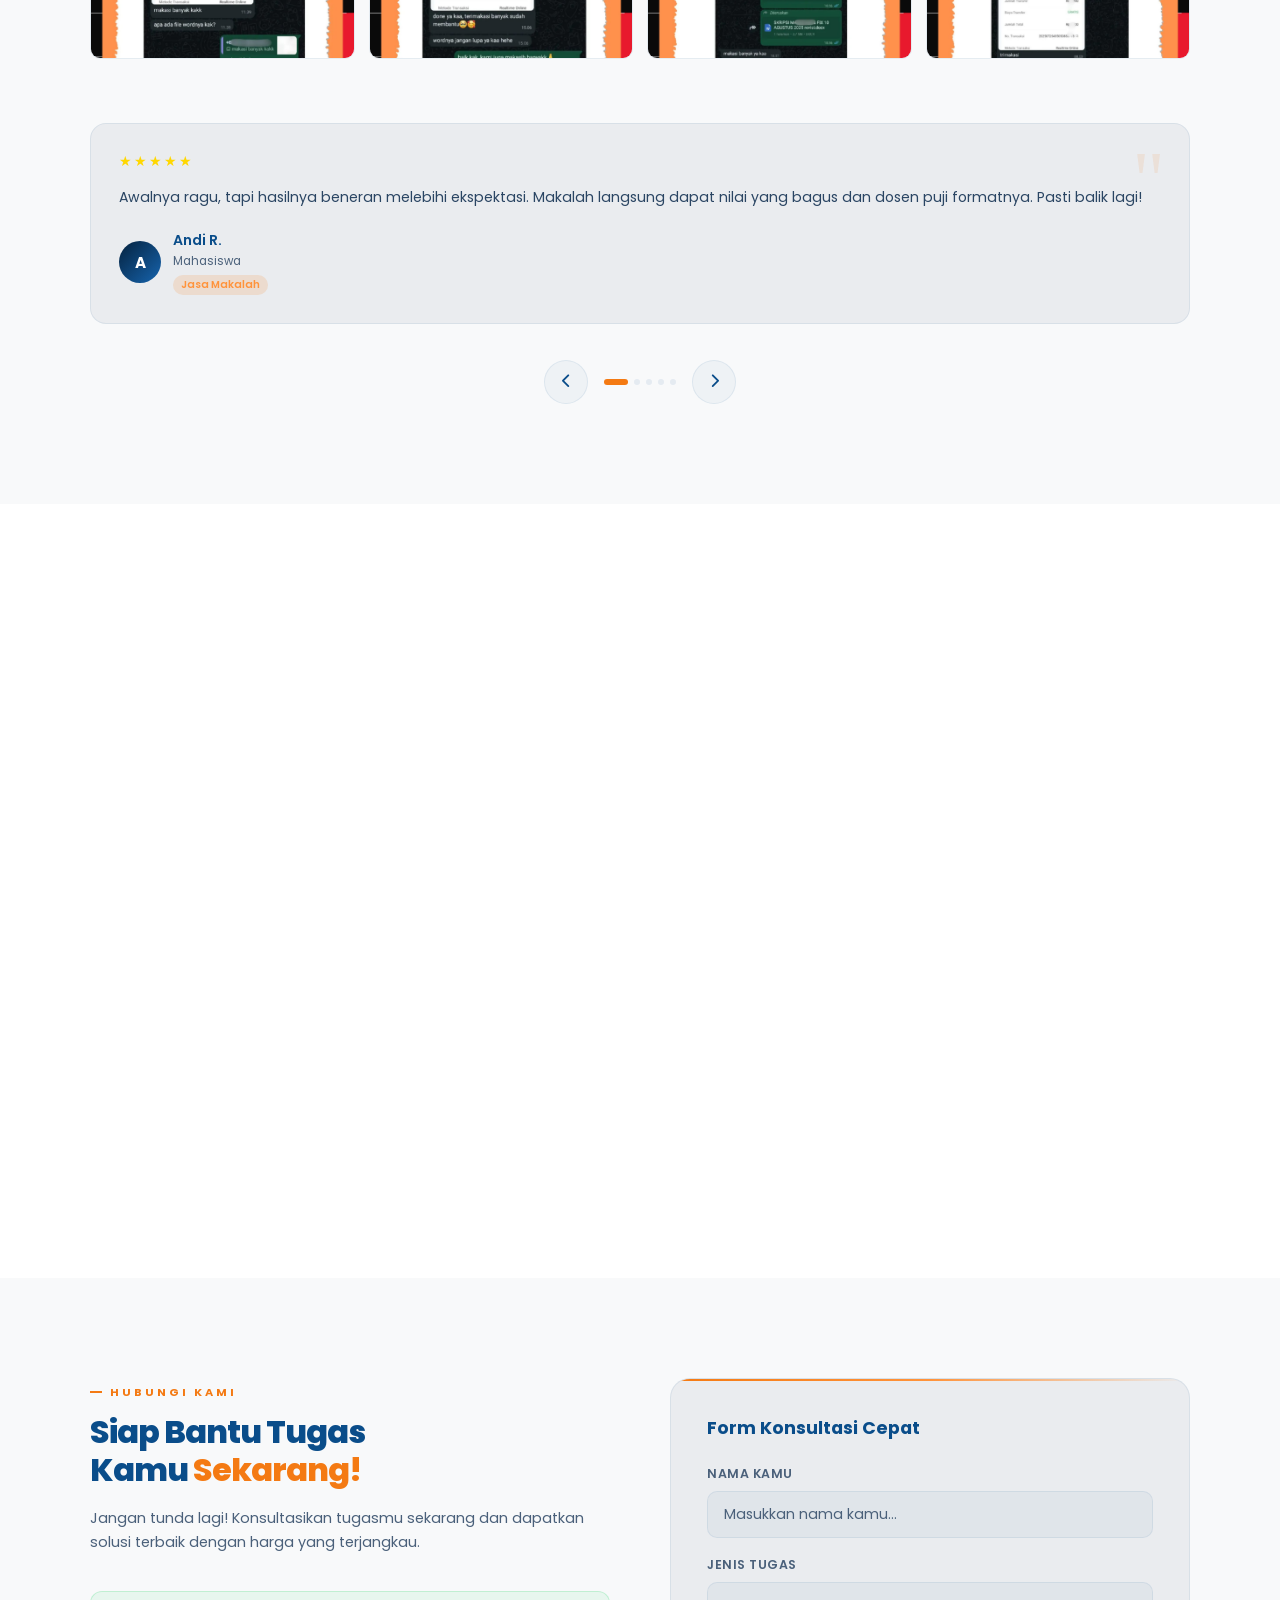
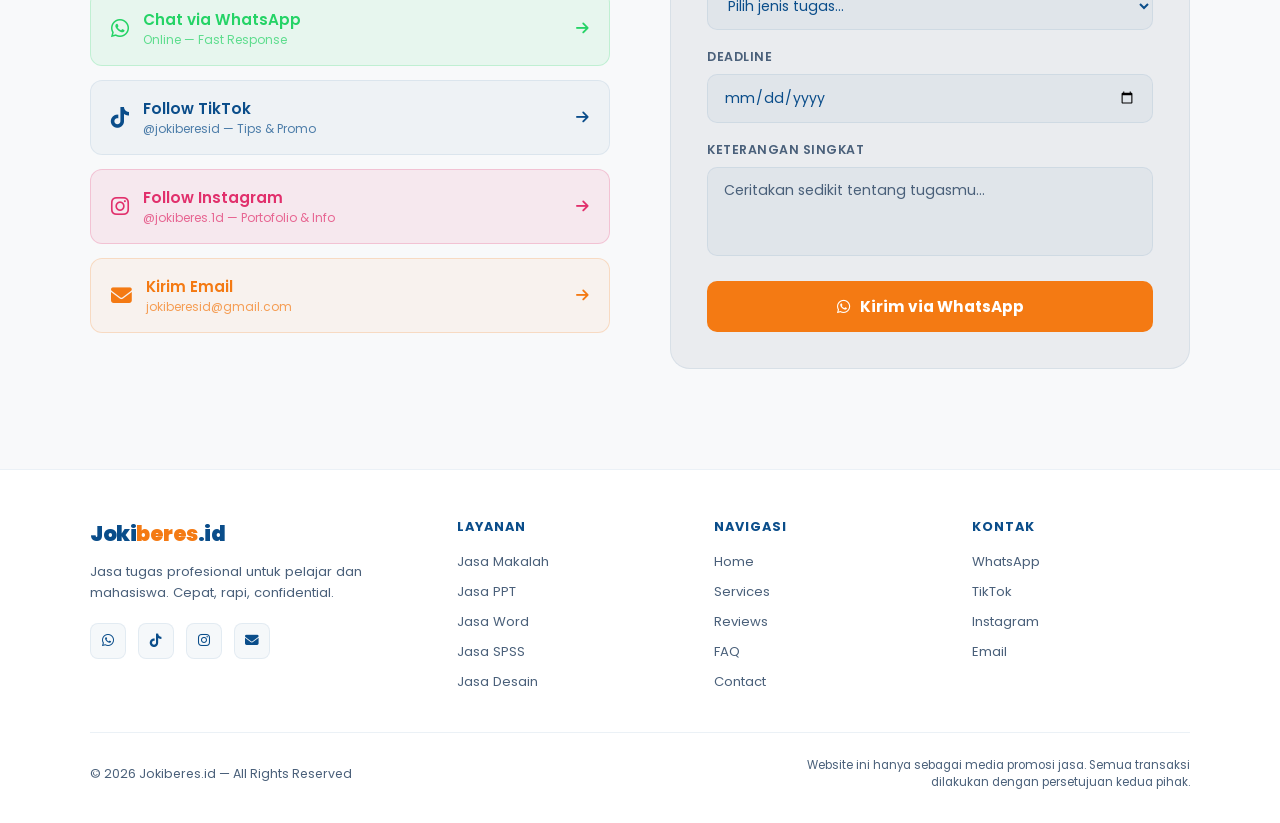
==== commit f7a3ceb5: "fix: bersihkan seluruh link teks whatsapp dari emoji rusak" ====
--- a/index.html
+++ b/index.html
@@ -33,7 +33,7 @@
     <li><a href="#reviews">Reviews</a></li>
     <li><a href="#faq">FAQ</a></li>
     <li><a href="#contact">Contact</a></li>
-    <li><a href="https://wa.me/6285784745749?text=Halo%20Kak.%0A%0ASaya%20mau%20*ORDER*%20jasa%20tugas.%0A%0A*Detail%20Order%3A*%0A-%20Nama%3A%20%5BNama%20kamu%5D%0A-%20Jenis%20Tugas%3A%20%5BContoh%3A%20Makalah%2C%20PPT%2C%20SPSS%5D%0A-%20Tema%2FJudul%3A%20%5BJudul%20atau%20tema%20tugas%5D%0A-%20Halaman%3A%20%5BEstimasi%20jumlah%20halaman%5D%0A-%20Deadline%3A%20%5BTanggal%20deadline%5D%0A-%20Referensi%3A%20%5BAda%20%2F%20Tidak%20ada%5D%0A-%20Keterangan%3A%20%5BDetail%20tambahan%20lainnya%5D%0A%0AMohon%20info%20harga%20dan%20ketersediaan.%20Terima%20kasih!" class="btn-nav" target="_blank">Order Sekarang</a>
+    <li><a href="https://wa.me/6285784745749?text=Halo%20Kak.%0A%0ASaya%20mau%20*ORDER*%20jasa%20tugas.%0A%0A*Detail%20Order%3A*%0A-%20Nama%3A%20%5BNama%20kamu%5D%0A-%20Jenis%20Tugas%3A%20%5BContoh%3A%20Makalah%2C%20PPT%2C%20SPSS%5D%0A-%20Tema%2FJudul%3A%20%5BJudul%20atau%20tema%20tugas%5D%0A-%20Halaman%3A%20%5BEstimasi%20jumlah%20halaman%5D%0A-%20Deadline%3A%20%5BTanggal%20deadline%5D%0A-%20Referensi%3A%20%5BAda%20%2F%20Tidak%20ada%5D%0A-%20Keterangan%3A%20%5BDetail%20tambahan%20lainnya%5D%0A%0AMohon%20info%20harga%20dan%20ketersediaan.%20Terima%20kasih!" class="btn-nav" target="_blank">Order Sekarang</a></li>
   </ul>
   <div style="display:flex;align-items:center;gap:12px;">
     <button class="theme-toggle" id="themeToggle" onclick="toggleTheme()" aria-label="Toggle dark/light mode" title="Toggle dark/light mode">
@@ -511,7 +511,7 @@
 </footer>
 
 <!-- FLOATING WA -->
-<a href="https://wa.me/6285784745749?text=Halo%20Kak.%0A%0ASaya%20mau%20*ORDER*%20jasa%20tugas.%0A%0A*Detail%20Order%3A*%0A-%20Nama%3A%20%5BNama%20kamu%5D%0A-%20Jenis%20Tugas%3A%20%5BContoh%3A%20Makalah%2C%20PPT%2C%20SPSS%5D%0A-%20Tema%2FJudul%3A%20%5BJudul%20atau%20tema%20tugas%5D%0A-%20Halaman%3A%20%5BEstimasi%20jumlah%20halaman%5D%0A-%20Deadline%3A%20%5BTanggal%20deadline%5D%0A-%20Referensi%3A%20%5BAda%20%2F%20Tidak%20ada%5D%0A-%20Keterangan%3A%20%5BDetail%20tambahan%20lainnya%5D%0A%0AMohon%20info%20harga%20dan%20ketersediaan.%20Terima%20kasih!" class="btn-nav" target="_blank">Order Sekarang</a>
+<a href="https://wa.me/6285784745749?text=Halo%20Kak.%0A%0ASaya%20mau%20*ORDER*%20jasa%20tugas.%0A%0A*Detail%20Order%3A*%0A-%20Nama%3A%20%5BNama%20kamu%5D%0A-%20Jenis%20Tugas%3A%20%5BContoh%3A%20Makalah%2C%20PPT%2C%20SPSS%5D%0A-%20Tema%2FJudul%3A%20%5BJudul%20atau%20tema%20tugas%5D%0A-%20Halaman%3A%20%5BEstimasi%20jumlah%20halaman%5D%0A-%20Deadline%3A%20%5BTanggal%20deadline%5D%0A-%20Referensi%3A%20%5BAda%20%2F%20Tidak%20ada%5D%0A-%20Keterangan%3A%20%5BDetail%20tambahan%20lainnya%5D%0A%0AMohon%20info%20harga%20dan%20ketersediaan.%20Terima%20kasih!" class="wa-float" target="_blank" title="Chat WhatsApp">
   <i class="fab fa-whatsapp"></i>
 </a>
 
@@ -521,4 +521,4 @@
     <img id="lightboxImg" src="" alt="Screenshot Testimoni">
   </div>
 </body>
-</html>
+</html>
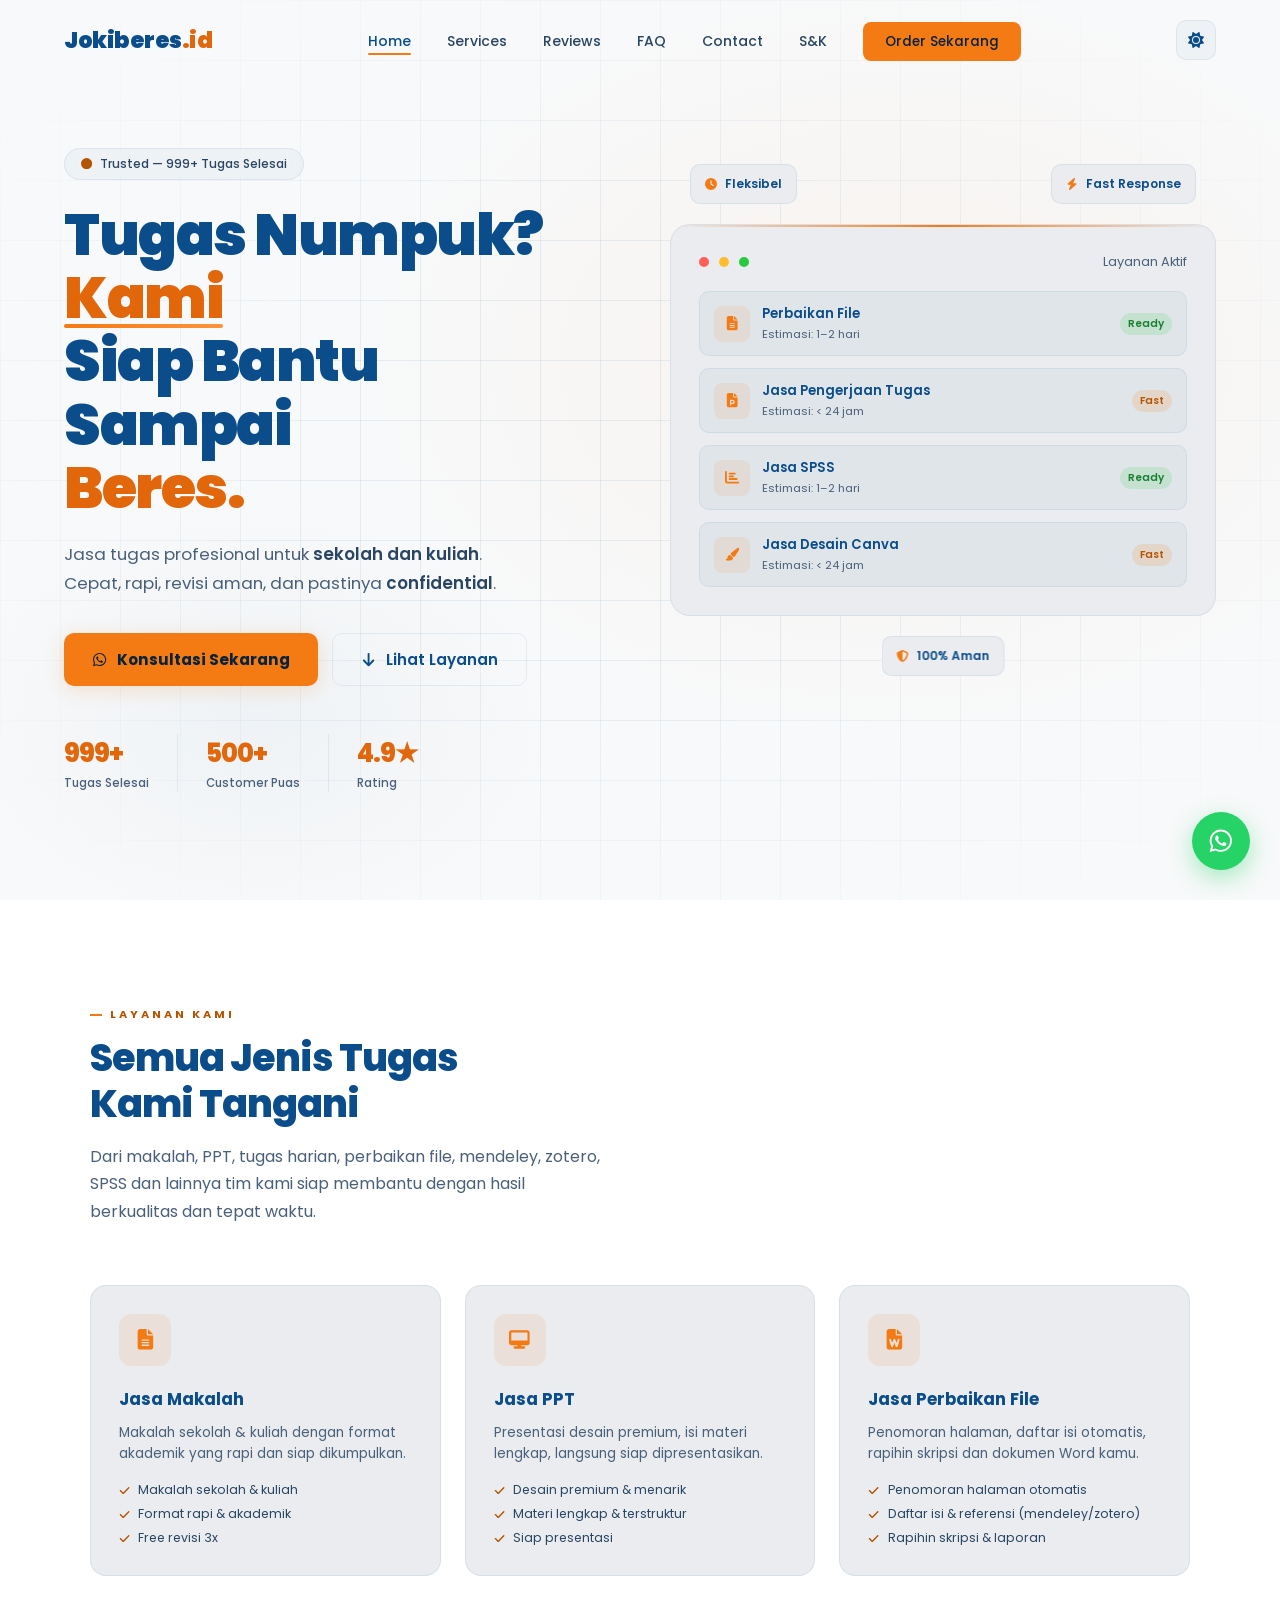
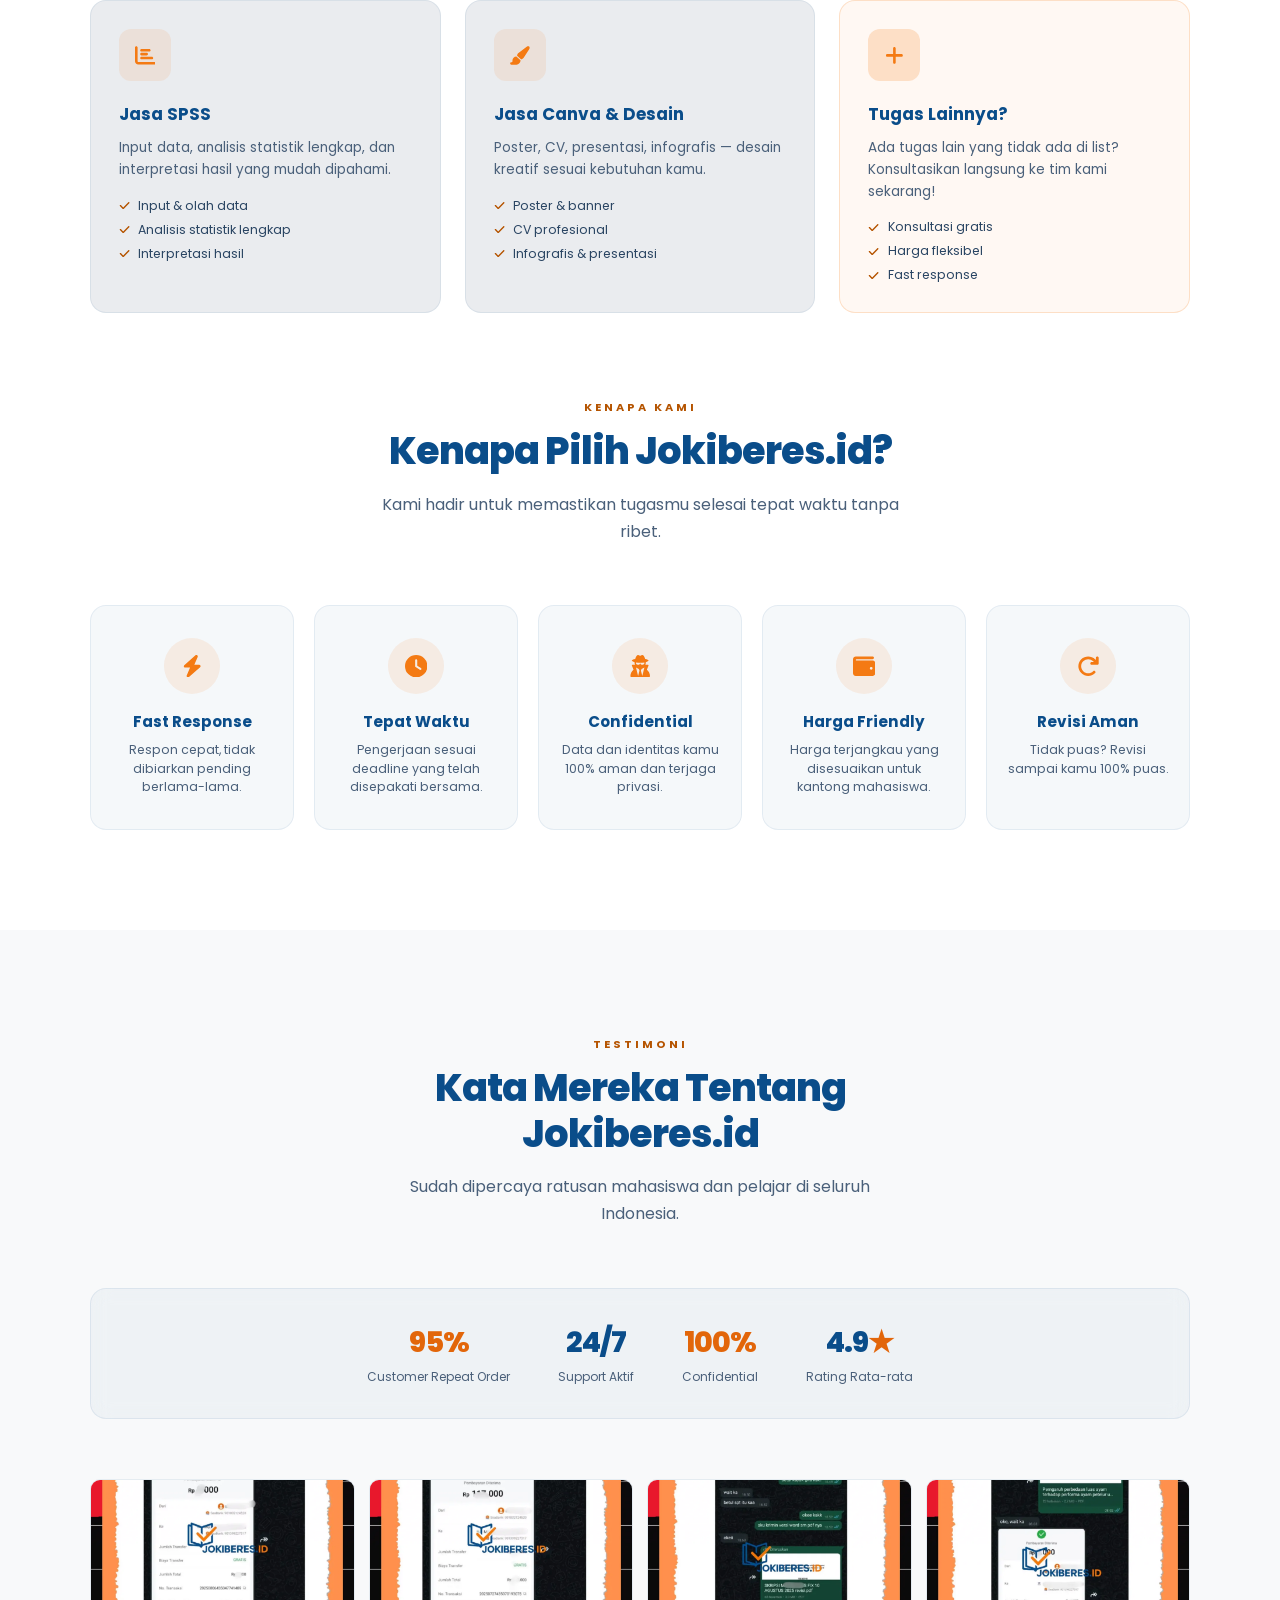
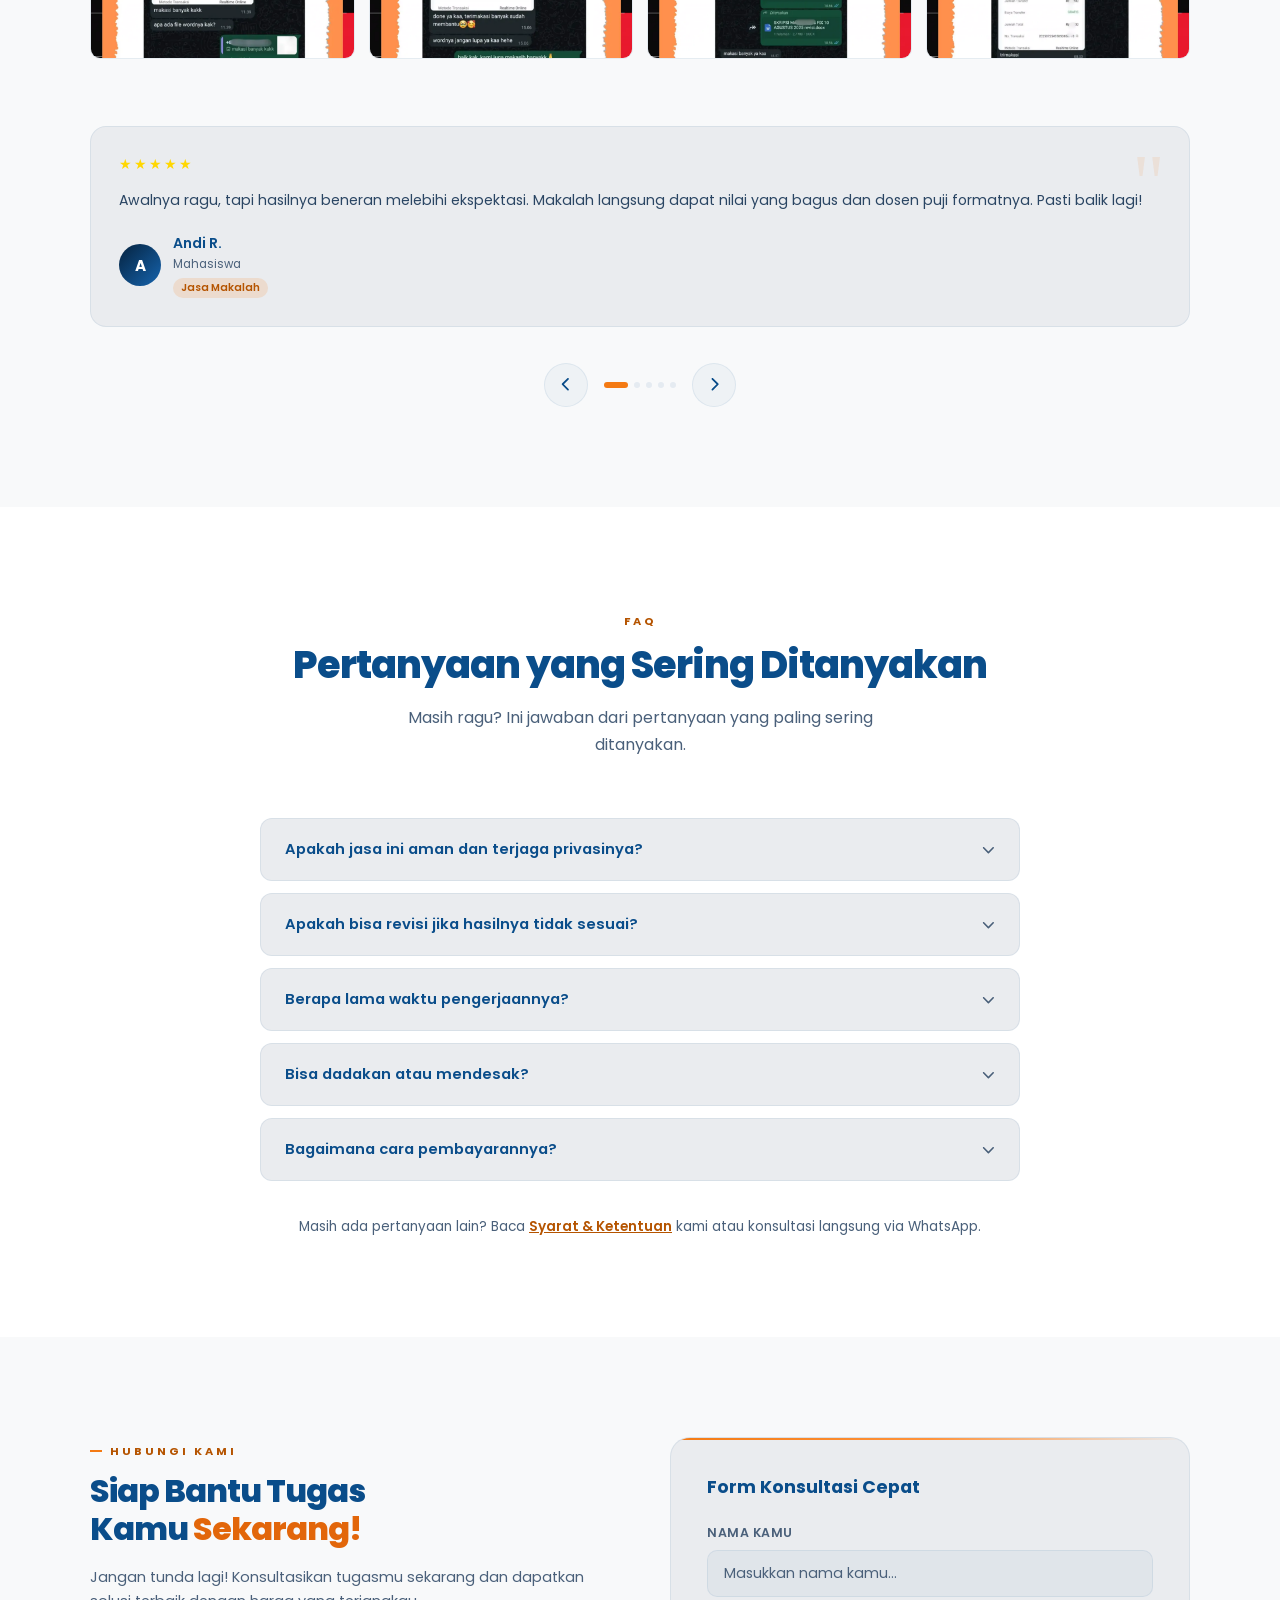
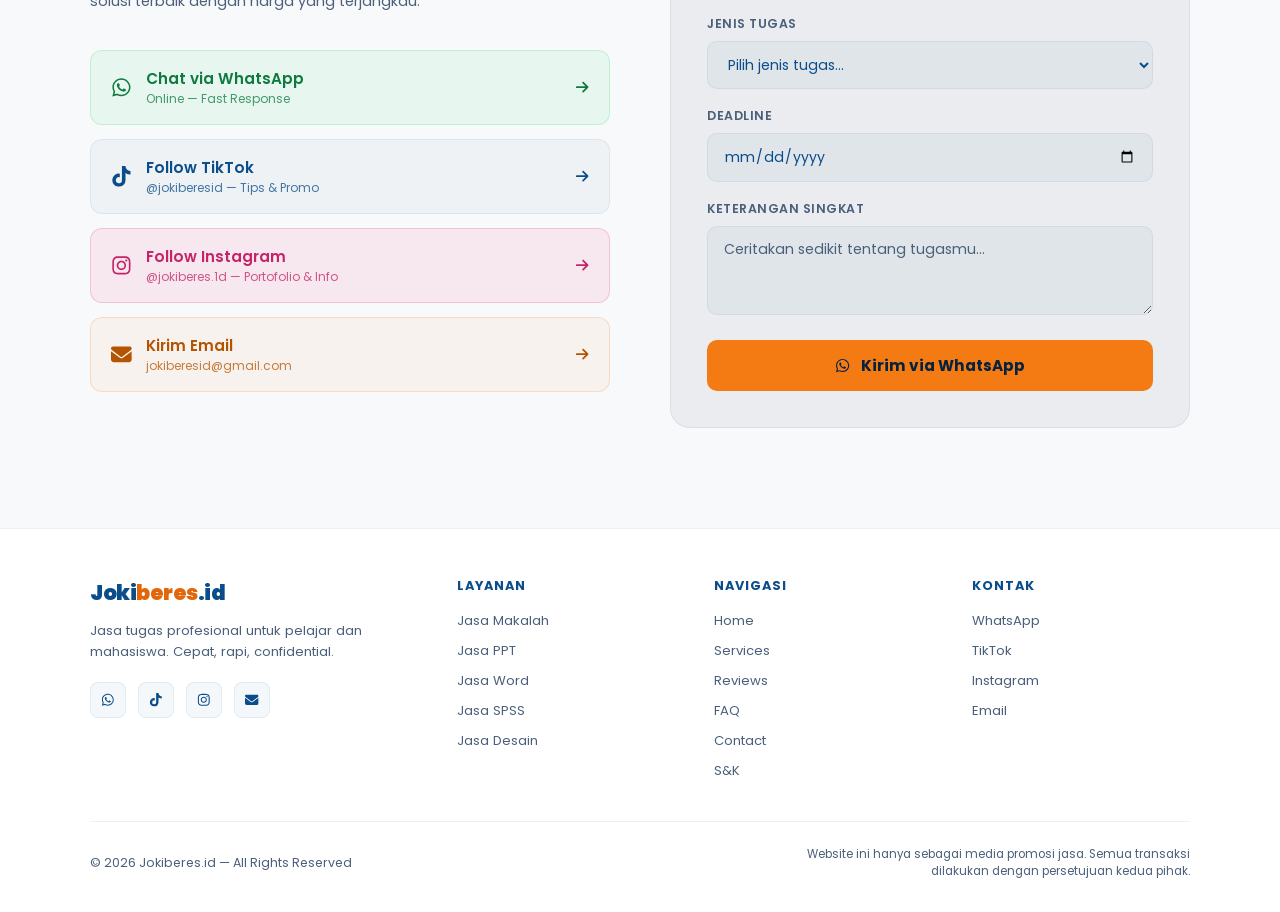
==== commit 61aa61c0: "fix: perbaiki aksesibilitas, UX, SEO on-page, dan performa" ====
--- a/index.html
+++ b/index.html
@@ -3,22 +3,70 @@
 <head>
 <meta charset="UTF-8">
 <meta name="viewport" content="width=device-width, initial-scale=1.0">
-<title>Jokiberes.id — Jasa Tugas Profesional</title>
-<meta name="description" content="Jasa tugas profesional untuk sekolah dan kuliah. Makalah, PPT, Word, SPSS, Desain. Cepat, rapi, confidential.">
-<link href="https://fonts.googleapis.com/css2?family=Poppins:wght@300;400;500;600;700;800;900&display=swap" rel="stylesheet">
-<link rel="stylesheet" href="https://cdnjs.cloudflare.com/ajax/libs/font-awesome/6.5.0/css/all.min.css">
+<title>Jokiberes.id — Jasa Tugas Profesional | Makalah, PPT, SPSS, Desain</title>
+<meta name="description" content="Jokiberes.id: jasa tugas profesional untuk sekolah dan kuliah. Jasa makalah, PPT, perbaikan file Word, SPSS, dan desain Canva. Cepat, rapi, revisi aman, dan confidential.">
+<meta name="robots" content="index, follow, max-image-preview:large">
+<meta name="theme-color" content="#F8F9FA" media="(prefers-color-scheme: light)">
+<meta name="theme-color" content="#0D1117" media="(prefers-color-scheme: dark)">
+<link rel="canonical" href="https://www.jokiberes.my.id/">
+
+<!-- Open Graph -->
+<meta property="og:type" content="website">
+<meta property="og:site_name" content="Jokiberes.id">
+<meta property="og:locale" content="id_ID">
+<meta property="og:title" content="Jokiberes.id — Jasa Tugas Profesional">
+<meta property="og:description" content="Jasa tugas profesional untuk sekolah dan kuliah: makalah, PPT, perbaikan file Word, SPSS, dan desain. Cepat, rapi, revisi aman, confidential.">
+<meta property="og:url" content="https://www.jokiberes.my.id/">
+<meta property="og:image" content="https://www.jokiberes.my.id/img/og-image.png">
+<meta property="og:image:width" content="1200">
+<meta property="og:image:height" content="630">
+<meta property="og:image:alt" content="Jokiberes.id — Jasa Tugas Profesional">
+
+<!-- Twitter -->
+<meta name="twitter:card" content="summary_large_image">
+<meta name="twitter:title" content="Jokiberes.id — Jasa Tugas Profesional">
+<meta name="twitter:description" content="Jasa tugas profesional untuk sekolah dan kuliah: makalah, PPT, perbaikan file Word, SPSS, dan desain.">
+<meta name="twitter:image" content="https://www.jokiberes.my.id/img/og-image.png">
+
+<script src="js/theme.js"></script>
+<link rel="preconnect" href="https://fonts.googleapis.com">
+<link rel="preconnect" href="https://fonts.gstatic.com" crossorigin>
+<link href="https://fonts.googleapis.com/css2?family=Poppins:wght@400;500;600;700;800;900&display=swap" rel="stylesheet">
 <link rel="stylesheet" href="css/style.css">
+<noscript><style>#loader{display:none!important}.reveal{opacity:1!important;transform:none!important}</style></noscript>
 <link rel="icon" href="favicon.svg" type="image/svg+xml">
-<link rel="apple-touch-icon" href="favicon.svg">
+<link rel="icon" href="favicon-32.png" sizes="32x32" type="image/png">
+<link rel="apple-touch-icon" href="apple-touch-icon.png">
+
+<script type="application/ld+json">
+{
+  "@context": "https://schema.org",
+  "@type": "ProfessionalService",
+  "name": "Jokiberes.id",
+  "alternateName": "Joki Beres",
+  "url": "https://www.jokiberes.my.id/",
+  "logo": "https://www.jokiberes.my.id/apple-touch-icon.png",
+  "image": "https://www.jokiberes.my.id/img/og-image.png",
+  "description": "Jasa tugas profesional untuk pelajar dan mahasiswa: makalah, PPT, perbaikan file Word, olah data SPSS, dan desain Canva.",
+  "areaServed": {"@type": "Country", "name": "Indonesia"},
+  "availableLanguage": ["id"],
+  "priceRange": "Rp",
+  "serviceType": ["Jasa Makalah", "Jasa PPT", "Jasa Perbaikan File Word", "Jasa SPSS", "Jasa Desain Canva"],
+  "telephone": "+6285784745749",
+  "email": "jokiberesid@gmail.com",
+  "sameAs": [
+    "https://www.tiktok.com/@jokiberesid",
+    "https://www.instagram.com/jokiberes.1d"
+  ]
+}
+</script>
 </head>
 <body>
 
-<!-- CURSOR -->
-<div class="cursor" id="cursor"></div>
-<div class="cursor-ring" id="cursorRing"></div>
+<a class="skip-link" href="#home">Lewati ke konten utama</a>
 
 <!-- LOADER -->
-<div id="loader">
+<div id="loader" aria-hidden="true">
   <div class="loader-logo">Jokiberes<span>.id</span></div>
   <div class="loader-bar"><div class="loader-bar-fill"></div></div>
   <div class="loader-text">Loading...</div>
@@ -33,16 +81,17 @@
     <li><a href="#reviews">Reviews</a></li>
     <li><a href="#faq">FAQ</a></li>
     <li><a href="#contact">Contact</a></li>
-    <li><a href="https://wa.me/6285784745749?text=Halo%20Kak.%0A%0ASaya%20mau%20*ORDER*%20jasa%20tugas.%0A%0A*Detail%20Order%3A*%0A-%20Nama%3A%20%5BNama%20kamu%5D%0A-%20Jenis%20Tugas%3A%20%5BContoh%3A%20Makalah%2C%20PPT%2C%20SPSS%5D%0A-%20Tema%2FJudul%3A%20%5BJudul%20atau%20tema%20tugas%5D%0A-%20Halaman%3A%20%5BEstimasi%20jumlah%20halaman%5D%0A-%20Deadline%3A%20%5BTanggal%20deadline%5D%0A-%20Referensi%3A%20%5BAda%20%2F%20Tidak%20ada%5D%0A-%20Keterangan%3A%20%5BDetail%20tambahan%20lainnya%5D%0A%0AMohon%20info%20harga%20dan%20ketersediaan.%20Terima%20kasih!" class="btn-nav" target="_blank">Order Sekarang</a></li>
+    <li><a href="syarat-ketentuan.html">S&amp;K</a></li>
+    <li><a href="https://wa.me/6285784745749?text=Halo%20Kak.%0A%0ASaya%20mau%20*ORDER*%20jasa%20tugas.%0A%0A*Detail%20Order%3A*%0A-%20Nama%3A%20%5BNama%20kamu%5D%0A-%20Jenis%20Tugas%3A%20%5BContoh%3A%20Makalah%2C%20PPT%2C%20SPSS%5D%0A-%20Tema%2FJudul%3A%20%5BJudul%20atau%20tema%20tugas%5D%0A-%20Halaman%3A%20%5BEstimasi%20jumlah%20halaman%5D%0A-%20Deadline%3A%20%5BTanggal%20deadline%5D%0A-%20Referensi%3A%20%5BAda%20%2F%20Tidak%20ada%5D%0A-%20Keterangan%3A%20%5BDetail%20tambahan%20lainnya%5D%0A%0AMohon%20info%20harga%20dan%20ketersediaan.%20Terima%20kasih!" class="btn-nav" target="_blank" rel="noopener">Order Sekarang</a></li>
   </ul>
-  <div style="display:flex;align-items:center;gap:12px;">
-    <button class="theme-toggle" id="themeToggle" onclick="toggleTheme()" aria-label="Toggle dark/light mode" title="Toggle dark/light mode">
-      <i class="fas fa-sun icon-sun"></i>
-      <i class="fas fa-moon icon-moon"></i>
+  <div class="nav-actions">
+    <button type="button" class="theme-toggle" id="themeToggle" aria-label="Aktifkan mode gelap" aria-pressed="false" title="Ubah mode gelap/terang">
+      <svg class="icon icon-sun" aria-hidden="true"><use href="img/icons.svg#sun"></use></svg>
+      <svg class="icon icon-moon" aria-hidden="true"><use href="img/icons.svg#moon"></use></svg>
     </button>
-    <div class="hamburger" id="hamburger" onclick="toggleNav()">
+    <button type="button" class="hamburger" id="hamburger" aria-label="Buka menu" aria-expanded="false" aria-controls="navLinks">
       <span></span><span></span><span></span>
-    </div>
+    </button>
   </div>
 </nav>
 
@@ -52,7 +101,7 @@
   <div class="hero-grid"></div>
   <div class="hero-inner">
     <div class="hero-content">
-      <div class="hero-badge"><i class="fas fa-circle"></i> Trusted — 999+ Tugas Selesai</div>
+      <div class="hero-badge"><svg class="icon" aria-hidden="true"><use href="img/icons.svg#circle"></use></svg> Trusted — 999+ Tugas Selesai</div>
       <h1 class="hero-title">
         Tugas Numpuk?<br>
         <span class="underline-red accent">Kami</span><br>
@@ -64,34 +113,34 @@
         Cepat, rapi, revisi aman, dan pastinya <strong>confidential</strong>.
       </p>
       <div class="hero-btns">
-        <a href="https://wa.me/6285784745749?text=Halo%20Kak.%0A%0ASaya%20ingin%20konsultasi%20mengenai%20jasa%20tugas.%0A%0A*Detail%20Pesanan%3A*%0A-%20Nama%3A%20%5BNama%20kamu%5D%0A-%20Jenis%20Tugas%3A%20%5BContoh%3A%20Makalah%2C%20PPT%2C%20SPSS%5D%0A-%20Deadline%3A%20%5BTanggal%20deadline%5D%0A-%20Keterangan%3A%20%5BJelaskan%20tugasnya%20singkat%5D%0A%0ATerima%20kasih!" class="btn-primary" target="_blank">
-          <i class="fab fa-whatsapp"></i> Konsultasi Sekarang
+        <a href="https://wa.me/6285784745749?text=Halo%20Kak.%0A%0ASaya%20ingin%20konsultasi%20mengenai%20jasa%20tugas.%0A%0A*Detail%20Pesanan%3A*%0A-%20Nama%3A%20%5BNama%20kamu%5D%0A-%20Jenis%20Tugas%3A%20%5BContoh%3A%20Makalah%2C%20PPT%2C%20SPSS%5D%0A-%20Deadline%3A%20%5BTanggal%20deadline%5D%0A-%20Keterangan%3A%20%5BJelaskan%20tugasnya%20singkat%5D%0A%0ATerima%20kasih!" class="btn-primary" target="_blank" rel="noopener">
+          <svg class="icon" aria-hidden="true"><use href="img/icons.svg#whatsapp"></use></svg> Konsultasi Sekarang
         </a>
         <a href="#services" class="btn-secondary">
-          <i class="fas fa-arrow-down"></i> Lihat Layanan
+          <svg class="icon" aria-hidden="true"><use href="img/icons.svg#arrow-down"></use></svg> Lihat Layanan
         </a>
       </div>
       <div class="hero-stats">
         <div class="stat-item">
-          <div class="stat-num">999<span>+</span></div>
+          <div class="stat-num"><span class="count" data-target="999">999</span><span>+</span></div>
           <div class="stat-label">Tugas Selesai</div>
         </div>
         <div class="stat-divider"></div>
         <div class="stat-item">
-          <div class="stat-num">500<span>+</span></div>
+          <div class="stat-num"><span class="count" data-target="500">500</span><span>+</span></div>
           <div class="stat-label">Customer Puas</div>
         </div>
         <div class="stat-divider"></div>
         <div class="stat-item">
-          <div class="stat-num">4.9<span>★</span></div>
+          <div class="stat-num"><span class="count" data-target="4.9" data-decimals="1">4.9</span><span>★</span></div>
           <div class="stat-label">Rating</div>
         </div>
       </div>
     </div>
     <div class="hero-visual">
-      <div class="float-badge b1"><i class="fas fa-bolt"></i> Fast Response</div>
-      <div class="float-badge b2"><i class="fas fa-clock"></i> Fleksibel</div>
-      <div class="float-badge b3"><i class="fas fa-shield-alt"></i> 100% Aman</div>
+      <div class="float-badge b1"><svg class="icon" aria-hidden="true"><use href="img/icons.svg#bolt"></use></svg> Fast Response</div>
+      <div class="float-badge b2"><svg class="icon" aria-hidden="true"><use href="img/icons.svg#clock"></use></svg> Fleksibel</div>
+      <div class="float-badge b3"><svg class="icon" aria-hidden="true"><use href="img/icons.svg#shield-alt"></use></svg> 100% Aman</div>
       <div class="hero-card-main">
         <div class="card-header">
           <div class="dot red"></div>
@@ -101,7 +150,7 @@
         </div>
         <div class="service-list">
           <div class="service-item">
-            <div class="service-icon"><i class="fas fa-file-alt"></i></div>
+            <div class="service-icon"><svg class="icon" aria-hidden="true"><use href="img/icons.svg#file-alt"></use></svg></div>
             <div class="service-info">
               <div class="service-name">Perbaikan File</div>
               <div class="service-time">Estimasi: 1–2 hari</div>
@@ -109,7 +158,7 @@
             <span class="service-status status-ready">Ready</span>
           </div>
           <div class="service-item">
-            <div class="service-icon"><i class="fas fa-file-powerpoint"></i></div>
+            <div class="service-icon"><svg class="icon" aria-hidden="true"><use href="img/icons.svg#file-powerpoint"></use></svg></div>
             <div class="service-info">
               <div class="service-name">Jasa Pengerjaan Tugas</div>
               <div class="service-time">Estimasi: &lt; 24 jam</div>
@@ -117,7 +166,7 @@
             <span class="service-status status-fast">Fast</span>
           </div>
           <div class="service-item">
-            <div class="service-icon"><i class="fas fa-chart-bar"></i></div>
+            <div class="service-icon"><svg class="icon" aria-hidden="true"><use href="img/icons.svg#chart-bar"></use></svg></div>
             <div class="service-info">
               <div class="service-name">Jasa SPSS</div>
               <div class="service-time">Estimasi: 1–2 hari</div>
@@ -125,7 +174,7 @@
             <span class="service-status status-ready">Ready</span>
           </div>
           <div class="service-item">
-            <div class="service-icon"><i class="fas fa-paint-brush"></i></div>
+            <div class="service-icon"><svg class="icon" aria-hidden="true"><use href="img/icons.svg#paint-brush"></use></svg></div>
             <div class="service-info">
               <div class="service-name">Jasa Desain Canva</div>
               <div class="service-time">Estimasi: &lt; 24 jam</div>
@@ -140,106 +189,106 @@
 
 <!-- SERVICES -->
 <section id="services">
-  <div style="max-width:1100px;margin:0 auto;">
+  <div class="wrap">
     <div class="section-head reveal">
       <div class="section-label">Layanan Kami</div>
       <h2 class="section-title">Semua Jenis Tugas<br>Kami Tangani</h2>
-      <p class="section-sub">Dari makalah, ppt, tugas harian, perbaikan file, mendeley, zotero, SPSS dan lainya tim kami siap membantu dengan hasil berkualitas dan tepat waktu.</p>
+      <p class="section-sub">Dari makalah, PPT, tugas harian, perbaikan file, mendeley, zotero, SPSS dan lainnya tim kami siap membantu dengan hasil berkualitas dan tepat waktu.</p>
     </div>
     <div class="services-grid">
       <div class="service-card reveal reveal-delay-1">
-        <div class="sc-icon"><i class="fas fa-file-alt"></i></div>
+        <div class="sc-icon"><svg class="icon" aria-hidden="true"><use href="img/icons.svg#file-alt"></use></svg></div>
         <div class="sc-name">Jasa Makalah</div>
-        <div class="sc-desc">Makalah sekolah & kuliah dengan format akademik yang rapi dan siap dikumpulkan.</div>
+        <div class="sc-desc">Makalah sekolah &amp; kuliah dengan format akademik yang rapi dan siap dikumpulkan.</div>
         <div class="sc-features">
-          <div class="sc-feat"><i class="fas fa-check"></i> Makalah sekolah & kuliah</div>
-          <div class="sc-feat"><i class="fas fa-check"></i> Format rapi & akademik</div>
-          <div class="sc-feat"><i class="fas fa-check"></i> Free revisi 3x</div>
+          <div class="sc-feat"><svg class="icon" aria-hidden="true"><use href="img/icons.svg#check"></use></svg> Makalah sekolah &amp; kuliah</div>
+          <div class="sc-feat"><svg class="icon" aria-hidden="true"><use href="img/icons.svg#check"></use></svg> Format rapi &amp; akademik</div>
+          <div class="sc-feat"><svg class="icon" aria-hidden="true"><use href="img/icons.svg#check"></use></svg> Free revisi 3x</div>
         </div>
       </div>
       <div class="service-card reveal reveal-delay-2">
-        <div class="sc-icon"><i class="fas fa-desktop"></i></div>
+        <div class="sc-icon"><svg class="icon" aria-hidden="true"><use href="img/icons.svg#desktop"></use></svg></div>
         <div class="sc-name">Jasa PPT</div>
         <div class="sc-desc">Presentasi desain premium, isi materi lengkap, langsung siap dipresentasikan.</div>
         <div class="sc-features">
-          <div class="sc-feat"><i class="fas fa-check"></i> Desain premium & menarik</div>
-          <div class="sc-feat"><i class="fas fa-check"></i> Materi lengkap & terstruktur</div>
-          <div class="sc-feat"><i class="fas fa-check"></i> Siap presentasi</div>
+          <div class="sc-feat"><svg class="icon" aria-hidden="true"><use href="img/icons.svg#check"></use></svg> Desain premium &amp; menarik</div>
+          <div class="sc-feat"><svg class="icon" aria-hidden="true"><use href="img/icons.svg#check"></use></svg> Materi lengkap &amp; terstruktur</div>
+          <div class="sc-feat"><svg class="icon" aria-hidden="true"><use href="img/icons.svg#check"></use></svg> Siap presentasi</div>
         </div>
       </div>
       <div class="service-card reveal reveal-delay-3">
-        <div class="sc-icon"><i class="fas fa-file-word"></i></div>
+        <div class="sc-icon"><svg class="icon" aria-hidden="true"><use href="img/icons.svg#file-word"></use></svg></div>
         <div class="sc-name">Jasa Perbaikan File</div>
         <div class="sc-desc">Penomoran halaman, daftar isi otomatis, rapihin skripsi dan dokumen Word kamu.</div>
         <div class="sc-features">
-          <div class="sc-feat"><i class="fas fa-check"></i> Penomoran halaman otomatis</div>
-          <div class="sc-feat"><i class="fas fa-check"></i> Daftar isi & referensi (mendeley/zotero)</div>
-          <div class="sc-feat"><i class="fas fa-check"></i> Rapihin skripsi & laporan</div>
+          <div class="sc-feat"><svg class="icon" aria-hidden="true"><use href="img/icons.svg#check"></use></svg> Penomoran halaman otomatis</div>
+          <div class="sc-feat"><svg class="icon" aria-hidden="true"><use href="img/icons.svg#check"></use></svg> Daftar isi &amp; referensi (mendeley/zotero)</div>
+          <div class="sc-feat"><svg class="icon" aria-hidden="true"><use href="img/icons.svg#check"></use></svg> Rapihin skripsi &amp; laporan</div>
         </div>
       </div>
       <div class="service-card reveal reveal-delay-1">
-        <div class="sc-icon"><i class="fas fa-chart-bar"></i></div>
+        <div class="sc-icon"><svg class="icon" aria-hidden="true"><use href="img/icons.svg#chart-bar"></use></svg></div>
         <div class="sc-name">Jasa SPSS</div>
         <div class="sc-desc">Input data, analisis statistik lengkap, dan interpretasi hasil yang mudah dipahami.</div>
         <div class="sc-features">
-          <div class="sc-feat"><i class="fas fa-check"></i> Input & olah data</div>
-          <div class="sc-feat"><i class="fas fa-check"></i> Analisis statistik lengkap</div>
-          <div class="sc-feat"><i class="fas fa-check"></i> Interpretasi hasil</div>
+          <div class="sc-feat"><svg class="icon" aria-hidden="true"><use href="img/icons.svg#check"></use></svg> Input &amp; olah data</div>
+          <div class="sc-feat"><svg class="icon" aria-hidden="true"><use href="img/icons.svg#check"></use></svg> Analisis statistik lengkap</div>
+          <div class="sc-feat"><svg class="icon" aria-hidden="true"><use href="img/icons.svg#check"></use></svg> Interpretasi hasil</div>
         </div>
       </div>
       <div class="service-card reveal reveal-delay-2">
-        <div class="sc-icon"><i class="fas fa-paint-brush"></i></div>
-        <div class="sc-name">Jasa Canva & Desain</div>
+        <div class="sc-icon"><svg class="icon" aria-hidden="true"><use href="img/icons.svg#paint-brush"></use></svg></div>
+        <div class="sc-name">Jasa Canva &amp; Desain</div>
         <div class="sc-desc">Poster, CV, presentasi, infografis — desain kreatif sesuai kebutuhan kamu.</div>
         <div class="sc-features">
-          <div class="sc-feat"><i class="fas fa-check"></i> Poster & banner</div>
-          <div class="sc-feat"><i class="fas fa-check"></i> CV profesional</div>
-          <div class="sc-feat"><i class="fas fa-check"></i> Infografis & presentasi</div>
+          <div class="sc-feat"><svg class="icon" aria-hidden="true"><use href="img/icons.svg#check"></use></svg> Poster &amp; banner</div>
+          <div class="sc-feat"><svg class="icon" aria-hidden="true"><use href="img/icons.svg#check"></use></svg> CV profesional</div>
+          <div class="sc-feat"><svg class="icon" aria-hidden="true"><use href="img/icons.svg#check"></use></svg> Infografis &amp; presentasi</div>
         </div>
       </div>
       <div class="service-card service-card-cta reveal reveal-delay-3">
-        <div class="sc-icon sc-icon-cta"><i class="fas fa-plus"></i></div>
+        <div class="sc-icon sc-icon-cta"><svg class="icon" aria-hidden="true"><use href="img/icons.svg#plus"></use></svg></div>
         <div class="sc-name">Tugas Lainnya?</div>
         <div class="sc-desc">Ada tugas lain yang tidak ada di list? Konsultasikan langsung ke tim kami sekarang!</div>
         <div class="sc-features">
-          <div class="sc-feat"><i class="fas fa-check"></i> Konsultasi gratis</div>
-          <div class="sc-feat"><i class="fas fa-check"></i> Harga fleksibel</div>
-          <div class="sc-feat"><i class="fas fa-check"></i> Fast response</div>
+          <div class="sc-feat"><svg class="icon" aria-hidden="true"><use href="img/icons.svg#check"></use></svg> Konsultasi gratis</div>
+          <div class="sc-feat"><svg class="icon" aria-hidden="true"><use href="img/icons.svg#check"></use></svg> Harga fleksibel</div>
+          <div class="sc-feat"><svg class="icon" aria-hidden="true"><use href="img/icons.svg#check"></use></svg> Fast response</div>
         </div>
       </div>
     </div>
 
     <!-- WHY US -->
-    <div class="section-head center reveal" style="margin-top:80px;">
+    <div class="section-head center reveal why-section-head">
       <div class="section-label">Kenapa Kami</div>
       <h2 class="section-title">Kenapa Pilih Jokiberes.id?</h2>
       <p class="section-sub">Kami hadir untuk memastikan tugasmu selesai tepat waktu tanpa ribet.</p>
     </div>
     <div class="why-grid">
       <div class="why-card reveal reveal-delay-1">
-        <div class="why-icon"><i class="fas fa-bolt"></i></div>
+        <div class="why-icon"><svg class="icon" aria-hidden="true"><use href="img/icons.svg#bolt"></use></svg></div>
         <div class="why-title">Fast Response</div>
         <div class="why-desc">Respon cepat, tidak dibiarkan pending berlama-lama.</div>
       </div>
       <div class="why-card reveal reveal-delay-2">
-        <div class="why-icon"><i class="fas fa-clock"></i></div>
+        <div class="why-icon"><svg class="icon" aria-hidden="true"><use href="img/icons.svg#clock"></use></svg></div>
         <div class="why-title">Tepat Waktu</div>
         <div class="why-desc">Pengerjaan sesuai deadline yang telah disepakati bersama.</div>
       </div>
       <div class="why-card reveal reveal-delay-3">
-        <div class="why-icon"><i class="fas fa-user-secret"></i></div>
+        <div class="why-icon"><svg class="icon" aria-hidden="true"><use href="img/icons.svg#user-secret"></use></svg></div>
         <div class="why-title">Confidential</div>
         <div class="why-desc">Data dan identitas kamu 100% aman dan terjaga privasi.</div>
       </div>
       <div class="why-card reveal reveal-delay-1">
-        <div class="why-icon"><i class="fas fa-wallet"></i></div>
+        <div class="why-icon"><svg class="icon" aria-hidden="true"><use href="img/icons.svg#wallet"></use></svg></div>
         <div class="why-title">Harga Friendly</div>
         <div class="why-desc">Harga terjangkau yang disesuaikan untuk kantong mahasiswa.</div>
       </div>
       <div class="why-card reveal reveal-delay-2">
-        <div class="why-icon"><i class="fas fa-redo"></i></div>
+        <div class="why-icon"><svg class="icon" aria-hidden="true"><use href="img/icons.svg#redo"></use></svg></div>
         <div class="why-title">Revisi Aman</div>
-        <div class="why-desc">Tidak puas? Revisi sampai kamu 100% satisfied.</div>
+        <div class="why-desc">Tidak puas? Revisi sampai kamu 100% puas.</div>
       </div>
     </div>
   </div>
@@ -247,32 +296,52 @@
 
 <!-- REVIEWS -->
 <section id="reviews">
-  <div style="max-width:1100px;margin:0 auto;">
+  <div class="wrap">
     <div class="section-head center reveal">
       <div class="section-label">Testimoni</div>
       <h2 class="section-title">Kata Mereka Tentang<br>Jokiberes.id</h2>
       <p class="section-sub">Sudah dipercaya ratusan mahasiswa dan pelajar di seluruh Indonesia.</p>
     </div>
     <div class="stats-strip reveal">
-      <div class="strip-stat"><div class="strip-num"><span class="pct">95%</span></div><div class="strip-label">Customer Repeat Order</div></div>
+      <div class="strip-stat"><div class="strip-num"><span class="pct count" data-target="95" data-suffix="%">95%</span></div><div class="strip-label">Customer Repeat Order</div></div>
       <div class="strip-stat"><div class="strip-num">24/7</div><div class="strip-label">Support Aktif</div></div>
-      <div class="strip-stat"><div class="strip-num"><span class="pct">100%</span></div><div class="strip-label">Confidential</div></div>
-      <div class="strip-stat"><div class="strip-num">4.9<span class="pct">★</span></div><div class="strip-label">Rating Rata-rata</div></div>
+      <div class="strip-stat"><div class="strip-num"><span class="pct count" data-target="100" data-suffix="%">100%</span></div><div class="strip-label">Confidential</div></div>
+      <div class="strip-stat"><div class="strip-num"><span class="count" data-target="4.9" data-decimals="1">4.9</span><span class="pct">★</span></div><div class="strip-label">Rating Rata-rata</div></div>
     </div>
     <!-- GALERI SCREENSHOT -->
-    <div class="screenshot-gallery reveal" style="display:grid;grid-template-columns:repeat(4,1fr);gap:14px;margin-bottom:48px;">
-      <img src="img/testi1.jpeg" alt="Testimoni" class="testi-screenshot" onclick="openLightbox(this.src)">
-      <img src="img/testi2.jpeg" alt="Testimoni" class="testi-screenshot" onclick="openLightbox(this.src)">
-      <img src="img/testi3.jpeg" alt="Testimoni" class="testi-screenshot" onclick="openLightbox(this.src)">
-      <img src="img/testi4.jpeg" alt="Testimoni" class="testi-screenshot" onclick="openLightbox(this.src)">
-    </div>
-    <div class="testimonial-slider reveal">
+    <div class="screenshot-gallery reveal">
+      <button type="button" class="testi-thumb" aria-label="Perbesar screenshot testimoni 1">
+        <picture>
+          <source srcset="img/testi1.webp" type="image/webp">
+          <img src="img/testi1.jpeg" alt="Screenshot chat testimoni pelanggan Jokiberes.id" class="testi-screenshot" width="900" height="1200" loading="lazy" decoding="async">
+        </picture>
+      </button>
+      <button type="button" class="testi-thumb" aria-label="Perbesar screenshot testimoni 2">
+        <picture>
+          <source srcset="img/testi2.webp" type="image/webp">
+          <img src="img/testi2.jpeg" alt="Screenshot chat testimoni pelanggan Jokiberes.id" class="testi-screenshot" width="900" height="1200" loading="lazy" decoding="async">
+        </picture>
+      </button>
+      <button type="button" class="testi-thumb" aria-label="Perbesar screenshot testimoni 3">
+        <picture>
+          <source srcset="img/testi3.webp" type="image/webp">
+          <img src="img/testi3.jpeg" alt="Screenshot chat testimoni pelanggan Jokiberes.id" class="testi-screenshot" width="900" height="1200" loading="lazy" decoding="async">
+        </picture>
+      </button>
+      <button type="button" class="testi-thumb" aria-label="Perbesar screenshot testimoni 4">
+        <picture>
+          <source srcset="img/testi4.webp" type="image/webp">
+          <img src="img/testi4.jpeg" alt="Screenshot chat testimoni pelanggan Jokiberes.id" class="testi-screenshot" width="900" height="1200" loading="lazy" decoding="async">
+        </picture>
+      </button>
+    </div>
+    <div class="testimonial-slider reveal" id="testiSlider">
       <div class="testimonial-track" id="testiTrack">
         <div class="testi-card">
-          <div class="testi-stars">★★★★★</div>
+          <div class="testi-stars" role="img" aria-label="Rating 5 dari 5">★★★★★</div>
           <p class="testi-text">Awalnya ragu, tapi hasilnya beneran melebihi ekspektasi. Makalah langsung dapat nilai yang bagus dan dosen puji formatnya. Pasti balik lagi!</p>
           <div class="testi-user">
-            <div class="testi-avatar">A</div>
+            <div class="testi-avatar" aria-hidden="true">A</div>
             <div>
               <div class="testi-name">Andi R.</div>
               <div class="testi-role">Mahasiswa</div>
@@ -281,10 +350,10 @@
           </div>
         </div>
         <div class="testi-card">
-          <div class="testi-stars">★★★★★</div>
+          <div class="testi-stars" role="img" aria-label="Rating 5 dari 5">★★★★★</div>
           <p class="testi-text">PPT-nya keren banget! Desainnya profesional, isi materinya lengkap. Presentasi jadi jauh lebih percaya diri. Makasih Jokiberes!</p>
           <div class="testi-user">
-            <div class="testi-avatar">S</div>
+            <div class="testi-avatar" aria-hidden="true">S</div>
             <div>
               <div class="testi-name">Sari M.</div>
               <div class="testi-role">Mahasiswi</div>
@@ -293,10 +362,10 @@
           </div>
         </div>
         <div class="testi-card">
-          <div class="testi-stars">★★★★★</div>
+          <div class="testi-stars" role="img" aria-label="Rating 5 dari 5">★★★★★</div>
           <p class="testi-text">SPSS-nya selesai dalam 1 hari! Hasilnya lengkap dengan interpretasi yang mudah dipahami. Tugas skripsi jadi gampang. Recommended!</p>
           <div class="testi-user">
-            <div class="testi-avatar">D</div>
+            <div class="testi-avatar" aria-hidden="true">D</div>
             <div>
               <div class="testi-name">Dito F.</div>
               <div class="testi-role">Mahasiswa</div>
@@ -305,10 +374,10 @@
           </div>
         </div>
         <div class="testi-card">
-          <div class="testi-stars">★★★★★</div>
-          <p class="testi-text">Word-nya dirapiin dalam 3 jam! Penomoran, daftar isi, semua beres. Chat-nya juga fast respon banget. Sudah 3x order di sini.</p>
+          <div class="testi-stars" role="img" aria-label="Rating 5 dari 5">★★★★★</div>
+          <p class="testi-text">Word-nya dirapiin dalam 3 jam! Penomoran, daftar isi, semua beres. Chat-nya juga responnya cepat. Sudah 3x order di sini.</p>
           <div class="testi-user">
-            <div class="testi-avatar">N</div>
+            <div class="testi-avatar" aria-hidden="true">N</div>
             <div>
               <div class="testi-name">Nina K.</div>
               <div class="testi-role">Mahasiswi</div>
@@ -317,10 +386,10 @@
           </div>
         </div>
         <div class="testi-card">
-          <div class="testi-stars">★★★★★</div>
+          <div class="testi-stars" role="img" aria-label="Rating 5 dari 5">★★★★★</div>
           <p class="testi-text">Desain posternya keren, warnanya matching, layout profesional. Bahkan guru saya tanya beli di mana. Harga juga sangat worth it!</p>
           <div class="testi-user">
-            <div class="testi-avatar">R</div>
+            <div class="testi-avatar" aria-hidden="true">R</div>
             <div>
               <div class="testi-name">Reza P.</div>
               <div class="testi-role">Siswa</div>
@@ -330,9 +399,9 @@
         </div>
       </div>
       <div class="slider-controls">
-        <button class="slider-btn" onclick="slideTesti(-1)"><i class="fas fa-chevron-left"></i></button>
+        <button type="button" class="slider-btn" id="testiPrev" aria-label="Testimoni sebelumnya"><svg class="icon" aria-hidden="true"><use href="img/icons.svg#chevron-left"></use></svg></button>
         <div class="slider-dots" id="sliderDots"></div>
-        <button class="slider-btn" onclick="slideTesti(1)"><i class="fas fa-chevron-right"></i></button>
+        <button type="button" class="slider-btn" id="testiNext" aria-label="Testimoni berikutnya"><svg class="icon" aria-hidden="true"><use href="img/icons.svg#chevron-right"></use></svg></button>
       </div>
     </div>
   </div>
@@ -340,7 +409,7 @@
 
 <!-- FAQ -->
 <section id="faq">
-  <div style="max-width:1100px;margin:0 auto;">
+  <div class="wrap">
     <div class="section-head center reveal">
       <div class="section-label">FAQ</div>
       <h2 class="section-title">Pertanyaan yang Sering Ditanyakan</h2>
@@ -348,41 +417,52 @@
     </div>
     <div class="faq-grid reveal">
       <div class="faq-item">
-        <div class="faq-q" onclick="toggleFaq(this)">
-          <span>Apakah jasa ini aman dan terjaga privasinya?</span>
-          <i class="fas fa-chevron-down faq-arrow"></i>
-        </div>
-        <div class="faq-a"><div class="faq-a-inner">Tentu! Kami menjamin 100% kerahasiaan identitas dan data kamu. Tidak ada informasi yang akan disebarkan ke pihak manapun. Semua transaksi dan komunikasi terjaga dengan aman.</div></div>
+        <h3 class="faq-heading">
+          <button type="button" class="faq-q" id="faq-q-1" aria-expanded="false" aria-controls="faq-a-1">
+            <span>Apakah jasa ini aman dan terjaga privasinya?</span>
+            <svg class="icon faq-arrow" aria-hidden="true"><use href="img/icons.svg#chevron-down"></use></svg>
+          </button>
+        </h3>
+        <section class="faq-a" id="faq-a-1" aria-labelledby="faq-q-1"><div class="faq-a-inner">Tentu! Kami menjamin 100% kerahasiaan identitas dan data kamu. Tidak ada informasi yang akan disebarkan ke pihak manapun. Semua transaksi dan komunikasi terjaga dengan aman.</div></section>
       </div>
       <div class="faq-item">
-        <div class="faq-q" onclick="toggleFaq(this)">
-          <span>Apakah bisa revisi jika hasilnya tidak sesuai?</span>
-          <i class="fas fa-chevron-down faq-arrow"></i>
-        </div>
-        <div class="faq-a"><div class="faq-a-inner">Bisa! Kami menyediakan layanan revisi gratis sampai kamu puas dengan hasilnya. Kepuasan kamu adalah prioritas utama kami. Tinggal hubungi tim kami dan jelaskan bagian yang perlu direvisi.</div></div>
+        <h3 class="faq-heading">
+          <button type="button" class="faq-q" id="faq-q-2" aria-expanded="false" aria-controls="faq-a-2">
+            <span>Apakah bisa revisi jika hasilnya tidak sesuai?</span>
+            <svg class="icon faq-arrow" aria-hidden="true"><use href="img/icons.svg#chevron-down"></use></svg>
+          </button>
+        </h3>
+        <section class="faq-a" id="faq-a-2" aria-labelledby="faq-q-2"><div class="faq-a-inner">Bisa! Kami menyediakan layanan revisi gratis sampai kamu puas dengan hasilnya. Kepuasan kamu adalah prioritas utama kami. Tinggal hubungi tim kami dan jelaskan bagian yang perlu direvisi.</div></section>
       </div>
       <div class="faq-item">
-        <div class="faq-q" onclick="toggleFaq(this)">
-          <span>Berapa lama waktu pengerjaannya?</span>
-          <i class="fas fa-chevron-down faq-arrow"></i>
-        </div>
-        <div class="faq-a"><div class="faq-a-inner">Tergantung jenis dan kompleksitas tugas. Untuk desain bisa selesai dalam 12–24 jam, PPT 1–2 hari, Makalah 1–3 hari, SPSS 1–2 hari. Deadline spesifik bisa didiskusikan saat konsultasi.</div></div>
+        <h3 class="faq-heading">
+          <button type="button" class="faq-q" id="faq-q-3" aria-expanded="false" aria-controls="faq-a-3">
+            <span>Berapa lama waktu pengerjaannya?</span>
+            <svg class="icon faq-arrow" aria-hidden="true"><use href="img/icons.svg#chevron-down"></use></svg>
+          </button>
+        </h3>
+        <section class="faq-a" id="faq-a-3" aria-labelledby="faq-q-3"><div class="faq-a-inner">Tergantung jenis dan kompleksitas tugas. Untuk desain bisa selesai dalam 12–24 jam, PPT 1–2 hari, Makalah 1–3 hari, SPSS 1–2 hari. Deadline spesifik bisa didiskusikan saat konsultasi.</div></section>
       </div>
       <div class="faq-item">
-        <div class="faq-q" onclick="toggleFaq(this)">
-          <span>Bisa dadakan atau mendesak?</span>
-          <i class="fas fa-chevron-down faq-arrow"></i>
-        </div>
-        <div class="faq-a"><div class="faq-a-inner">Bisa! Kami menerima pengerjaan dadakan dengan menyesuaikan urgensi. Tim kami selalu aktif sesuai dengan jam kerja, jadi tidak perlu khawatir. Untuk tugas mendesak, langsung chat WhatsApp kami ya!</div></div>
+        <h3 class="faq-heading">
+          <button type="button" class="faq-q" id="faq-q-4" aria-expanded="false" aria-controls="faq-a-4">
+            <span>Bisa dadakan atau mendesak?</span>
+            <svg class="icon faq-arrow" aria-hidden="true"><use href="img/icons.svg#chevron-down"></use></svg>
+          </button>
+        </h3>
+        <section class="faq-a" id="faq-a-4" aria-labelledby="faq-q-4"><div class="faq-a-inner">Bisa! Kami menerima pengerjaan dadakan dengan menyesuaikan urgensi. Tim kami selalu aktif sesuai dengan jam kerja, jadi tidak perlu khawatir. Untuk tugas mendesak, langsung chat WhatsApp kami ya!</div></section>
       </div>
       <div class="faq-item">
-        <div class="faq-q" onclick="toggleFaq(this)">
-          <span>Bagaimana cara pembayarannya?</span>
-          <i class="fas fa-chevron-down faq-arrow"></i>
-        </div>
-        <div class="faq-a"><div class="faq-a-inner">Kami menerima berbagai metode pembayaran: transfer bank BRI dan BSI, Qris, Seabank, DANA dan Shopepay. Pembayaran dilakukan 50% setelah deal harga dan sebelum pengerjaan dimulai.</div></div>
-      </div>
-    </div>
+        <h3 class="faq-heading">
+          <button type="button" class="faq-q" id="faq-q-5" aria-expanded="false" aria-controls="faq-a-5">
+            <span>Bagaimana cara pembayarannya?</span>
+            <svg class="icon faq-arrow" aria-hidden="true"><use href="img/icons.svg#chevron-down"></use></svg>
+          </button>
+        </h3>
+        <section class="faq-a" id="faq-a-5" aria-labelledby="faq-q-5"><div class="faq-a-inner">Kami menerima berbagai metode pembayaran: transfer bank BRI dan BSI, QRIS, Seabank, DANA, dan ShopeePay. Pembayaran dilakukan 50% setelah deal harga dan sebelum pengerjaan dimulai.</div></section>
+      </div>
+    </div>
+    <p class="faq-more">Masih ada pertanyaan lain? Baca <a href="syarat-ketentuan.html">Syarat &amp; Ketentuan</a> kami atau konsultasi langsung via WhatsApp.</p>
   </div>
 </section>
 
@@ -394,49 +474,49 @@
       <h2 class="contact-cta-text">Siap Bantu Tugas<br>Kamu <span>Sekarang!</span></h2>
       <p class="contact-sub">Jangan tunda lagi! Konsultasikan tugasmu sekarang dan dapatkan solusi terbaik dengan harga yang terjangkau.</p>
       <div class="contact-channels">
-        <a href="https://wa.me/6285784745749?text=Halo%20Kak.%0A%0ASaya%20ingin%20konsultasi%20mengenai%20jasa%20tugas.%0A%0A*Detail%20Pesanan%3A*%0A-%20Nama%3A%20%5BNama%20kamu%5D%0A-%20Jenis%20Tugas%3A%20%5BContoh%3A%20Makalah%2C%20PPT%2C%20SPSS%5D%0A-%20Deadline%3A%20%5BTanggal%20deadline%5D%0A-%20Keterangan%3A%20%5BJelaskan%20tugasnya%20singkat%5D%0A%0ATerima%20kasih!" class="channel-btn wa" target="_blank">
-          <i class="fab fa-whatsapp channel-icon"></i>
+        <a href="https://wa.me/6285784745749?text=Halo%20Kak.%0A%0ASaya%20ingin%20konsultasi%20mengenai%20jasa%20tugas.%0A%0A*Detail%20Pesanan%3A*%0A-%20Nama%3A%20%5BNama%20kamu%5D%0A-%20Jenis%20Tugas%3A%20%5BContoh%3A%20Makalah%2C%20PPT%2C%20SPSS%5D%0A-%20Deadline%3A%20%5BTanggal%20deadline%5D%0A-%20Keterangan%3A%20%5BJelaskan%20tugasnya%20singkat%5D%0A%0ATerima%20kasih!" class="channel-btn wa" target="_blank" rel="noopener">
+          <svg class="icon channel-icon" aria-hidden="true"><use href="img/icons.svg#whatsapp"></use></svg>
           <div>
-            <div style="font-size:0.95rem;">Chat via WhatsApp</div>
-            <div style="font-size:0.75rem;opacity:0.7;font-weight:400;">Online — Fast Response</div>
-          </div>
-          <i class="fas fa-arrow-right" style="margin-left:auto;"></i>
+            <div class="channel-title">Chat via WhatsApp</div>
+            <div class="channel-sub">Online — Fast Response</div>
+          </div>
+          <svg class="icon channel-arrow" aria-hidden="true"><use href="img/icons.svg#arrow-right"></use></svg>
         </a>
-        <a href="https://www.tiktok.com/@jokiberesid" class="channel-btn tk" target="_blank">
-          <i class="fab fa-tiktok channel-icon"></i>
+        <a href="https://www.tiktok.com/@jokiberesid" class="channel-btn tk" target="_blank" rel="noopener">
+          <svg class="icon channel-icon" aria-hidden="true"><use href="img/icons.svg#tiktok"></use></svg>
           <div>
-            <div style="font-size:0.95rem;">Follow TikTok</div>
-            <div style="font-size:0.75rem;opacity:0.7;font-weight:400;">@jokiberesid — Tips & Promo</div>
-          </div>
-          <i class="fas fa-arrow-right" style="margin-left:auto;"></i>
+            <div class="channel-title">Follow TikTok</div>
+            <div class="channel-sub">@jokiberesid — Tips &amp; Promo</div>
+          </div>
+          <svg class="icon channel-arrow" aria-hidden="true"><use href="img/icons.svg#arrow-right"></use></svg>
         </a>
-        <a href="https://www.instagram.com/jokiberes.1d" class="channel-btn ig" target="_blank">
-          <i class="fab fa-instagram channel-icon"></i>
+        <a href="https://www.instagram.com/jokiberes.1d" class="channel-btn ig" target="_blank" rel="noopener">
+          <svg class="icon channel-icon" aria-hidden="true"><use href="img/icons.svg#instagram"></use></svg>
           <div>
-            <div style="font-size:0.95rem;">Follow Instagram</div>
-            <div style="font-size:0.75rem;opacity:0.7;font-weight:400;">@jokiberes.1d — Portofolio & Info</div>
-          </div>
-          <i class="fas fa-arrow-right" style="margin-left:auto;"></i>
+            <div class="channel-title">Follow Instagram</div>
+            <div class="channel-sub">@jokiberes.1d — Portofolio &amp; Info</div>
+          </div>
+          <svg class="icon channel-arrow" aria-hidden="true"><use href="img/icons.svg#arrow-right"></use></svg>
         </a>
-        <a href="https://mail.google.com/mail/?view=cm&to=jokiberesid@gmail.com&su=Konsultasi%20Tugas%20Jokiberes.id" class="channel-btn em" target="_blank">
-          <i class="fas fa-envelope channel-icon"></i>
+        <a href="https://mail.google.com/mail/?view=cm&to=jokiberesid@gmail.com&su=Konsultasi%20Tugas%20Jokiberes.id" class="channel-btn em" target="_blank" rel="noopener">
+          <svg class="icon channel-icon" aria-hidden="true"><use href="img/icons.svg#envelope"></use></svg>
           <div>
-            <div style="font-size:0.95rem;">Kirim Email</div>
-            <div style="font-size:0.75rem;opacity:0.7;font-weight:400;">jokiberesid@gmail.com</div>
-          </div>
-          <i class="fas fa-arrow-right" style="margin-left:auto;"></i>
+            <div class="channel-title">Kirim Email</div>
+            <div class="channel-sub">jokiberesid@gmail.com</div>
+          </div>
+          <svg class="icon channel-arrow" aria-hidden="true"><use href="img/icons.svg#arrow-right"></use></svg>
         </a>
       </div>
     </div>
-    <div class="contact-form reveal reveal-delay-2">
+    <form class="contact-form reveal reveal-delay-2" id="consultForm" novalidate>
       <div class="form-title">Form Konsultasi Cepat</div>
       <div class="form-group">
-        <label class="form-label">Nama Kamu</label>
-        <input type="text" class="form-input" placeholder="Masukkan nama kamu..." id="fname">
+        <label class="form-label" for="fname">Nama Kamu</label>
+        <input type="text" class="form-input" placeholder="Masukkan nama kamu..." id="fname" name="nama" autocomplete="name" required>
       </div>
       <div class="form-group">
-        <label class="form-label">Jenis Tugas</label>
-        <select class="form-input" id="ftask">
+        <label class="form-label" for="ftask">Jenis Tugas</label>
+        <select class="form-input" id="ftask" name="jenis-tugas" required>
           <option value="">Pilih jenis tugas...</option>
           <option>Joki Makalah</option>
           <option>Joki PPT</option>
@@ -447,17 +527,17 @@
         </select>
       </div>
       <div class="form-group">
-        <label class="form-label">Deadline</label>
-        <input type="date" class="form-input" id="fdeadline">
+        <label class="form-label" for="fdeadline">Deadline</label>
+        <input type="date" class="form-input" id="fdeadline" name="deadline">
       </div>
       <div class="form-group">
-        <label class="form-label">Keterangan Singkat</label>
-        <textarea class="form-input" rows="3" placeholder="Ceritakan sedikit tentang tugasmu..." id="fnotes" style="resize:none;"></textarea>
-      </div>
-      <button class="btn-submit" onclick="submitForm()">
-        <i class="fab fa-whatsapp"></i> Kirim via WhatsApp
+        <label class="form-label" for="fnotes">Keterangan Singkat</label>
+        <textarea class="form-input" rows="3" placeholder="Ceritakan sedikit tentang tugasmu..." id="fnotes" name="keterangan"></textarea>
+      </div>
+      <button type="submit" class="btn-submit">
+        <svg class="icon" aria-hidden="true"><use href="img/icons.svg#whatsapp"></use></svg> Kirim via WhatsApp
       </button>
-    </div>
+    </form>
   </div>
 </section>
 
@@ -468,10 +548,10 @@
       <div class="footer-brand-name">Joki<span>beres</span>.id</div>
       <div class="footer-brand-desc">Jasa tugas profesional untuk pelajar dan mahasiswa. Cepat, rapi, confidential.</div>
       <div class="social-links">
-        <a href="https://wa.me/6285784745749" class="social-btn" target="_blank"><i class="fab fa-whatsapp"></i></a>
-        <a href="https://www.tiktok.com/@jokiberesid" class="social-btn" target="_blank"><i class="fab fa-tiktok"></i></a>
-        <a href="https://www.instagram.com/jokiberes.1d" class="social-btn" target="_blank"><i class="fab fa-instagram"></i></a>
-        <a href="https://mail.google.com/mail/?view=cm&to=jokiberesid@gmail.com&su=Konsultasi%20Tugas%20Jokiberes.id" class="social-btn" target="_blank"><i class="fas fa-envelope"></i></a>
+        <a href="https://wa.me/6285784745749" class="social-btn" target="_blank" rel="noopener" aria-label="WhatsApp"><svg class="icon" aria-hidden="true"><use href="img/icons.svg#whatsapp"></use></svg></a>
+        <a href="https://www.tiktok.com/@jokiberesid" class="social-btn" target="_blank" rel="noopener" aria-label="TikTok"><svg class="icon" aria-hidden="true"><use href="img/icons.svg#tiktok"></use></svg></a>
+        <a href="https://www.instagram.com/jokiberes.1d" class="social-btn" target="_blank" rel="noopener" aria-label="Instagram"><svg class="icon" aria-hidden="true"><use href="img/icons.svg#instagram"></use></svg></a>
+        <a href="https://mail.google.com/mail/?view=cm&to=jokiberesid@gmail.com&su=Konsultasi%20Tugas%20Jokiberes.id" class="social-btn" target="_blank" rel="noopener" aria-label="Email"><svg class="icon" aria-hidden="true"><use href="img/icons.svg#envelope"></use></svg></a>
       </div>
     </div>
     <div>
@@ -492,15 +572,16 @@
         <a href="#reviews">Reviews</a>
         <a href="#faq">FAQ</a>
         <a href="#contact">Contact</a>
+        <a href="syarat-ketentuan.html">S&amp;K</a>
       </div>
     </div>
     <div>
       <div class="footer-col-title">Kontak</div>
       <div class="footer-links">
-        <a href="#">WhatsApp</a>
-        <a href="#">TikTok</a>
-        <a href="#">Instagram</a>
-        <a href="#">Email</a>
+        <a href="https://wa.me/6285784745749" target="_blank" rel="noopener">WhatsApp</a>
+        <a href="https://www.tiktok.com/@jokiberesid" target="_blank" rel="noopener">TikTok</a>
+        <a href="https://www.instagram.com/jokiberes.1d" target="_blank" rel="noopener">Instagram</a>
+        <a href="https://mail.google.com/mail/?view=cm&to=jokiberesid@gmail.com&su=Konsultasi%20Tugas%20Jokiberes.id" target="_blank" rel="noopener">Email</a>
       </div>
     </div>
   </div>
@@ -511,14 +592,16 @@
 </footer>
 
 <!-- FLOATING WA -->
-<a href="https://wa.me/6285784745749?text=Halo%20Kak.%0A%0ASaya%20mau%20*ORDER*%20jasa%20tugas.%0A%0A*Detail%20Order%3A*%0A-%20Nama%3A%20%5BNama%20kamu%5D%0A-%20Jenis%20Tugas%3A%20%5BContoh%3A%20Makalah%2C%20PPT%2C%20SPSS%5D%0A-%20Tema%2FJudul%3A%20%5BJudul%20atau%20tema%20tugas%5D%0A-%20Halaman%3A%20%5BEstimasi%20jumlah%20halaman%5D%0A-%20Deadline%3A%20%5BTanggal%20deadline%5D%0A-%20Referensi%3A%20%5BAda%20%2F%20Tidak%20ada%5D%0A-%20Keterangan%3A%20%5BDetail%20tambahan%20lainnya%5D%0A%0AMohon%20info%20harga%20dan%20ketersediaan.%20Terima%20kasih!" class="wa-float" target="_blank" title="Chat WhatsApp">
-  <i class="fab fa-whatsapp"></i>
+<a href="https://wa.me/6285784745749?text=Halo%20Kak.%0A%0ASaya%20mau%20*ORDER*%20jasa%20tugas.%0A%0A*Detail%20Order%3A*%0A-%20Nama%3A%20%5BNama%20kamu%5D%0A-%20Jenis%20Tugas%3A%20%5BContoh%3A%20Makalah%2C%20PPT%2C%20SPSS%5D%0A-%20Tema%2FJudul%3A%20%5BJudul%20atau%20tema%20tugas%5D%0A-%20Halaman%3A%20%5BEstimasi%20jumlah%20halaman%5D%0A-%20Deadline%3A%20%5BTanggal%20deadline%5D%0A-%20Referensi%3A%20%5BAda%20%2F%20Tidak%20ada%5D%0A-%20Keterangan%3A%20%5BDetail%20tambahan%20lainnya%5D%0A%0AMohon%20info%20harga%20dan%20ketersediaan.%20Terima%20kasih!" class="wa-float" target="_blank" rel="noopener" aria-label="Chat WhatsApp">
+  <svg class="icon" aria-hidden="true"><use href="img/icons.svg#whatsapp"></use></svg>
 </a>
 
+<!-- LIGHTBOX -->
+<div class="lightbox" id="lightbox" role="dialog" aria-modal="true" aria-label="Pratinjau screenshot testimoni" hidden>
+  <button type="button" class="lightbox-close" id="lightboxClose" aria-label="Tutup pratinjau">✕</button>
+  <img id="lightboxImg" src="[data-uri]" alt="Screenshot testimoni pelanggan Jokiberes.id diperbesar">
+</div>
+
 <script src="js/script.js"></script>
-  <div class="lightbox" id="lightbox" onclick="closeLightbox()">
-    <button class="lightbox-close" onclick="closeLightbox()">✕</button>
-    <img id="lightboxImg" src="" alt="Screenshot Testimoni">
-  </div>
 </body>
-</html>+</html>
--- a/css/style.css
+++ b/css/style.css
@@ -8,7 +8,14 @@
     --orange-dark: #c45d07;
     --orange-light: #ff933b;
     --orange-glow: rgba(244, 122, 19, 0.18);
-    
+
+    /* Accessible text variants of the accent color */
+    --orange-text: #B55400;
+    --orange-strong: #E2660A;
+    --green-text: #1B7F32;
+    --wa-text: #0E7A40;
+    --ig-text: #C62368;
+
     /* Mapping legacy colors to the new three-color palette */
     --red: var(--orange);
     --red-dark: var(--orange-dark);
@@ -32,7 +39,7 @@
     --loader-bg: #F8F9FA;
     --nav-scrolled-bg: rgba(248, 249, 250, 0.85);
     --lightbox-bg: rgba(248, 249, 250, 0.95);
-    --mobile-nav-bg: rgba(248, 249, 250, 0.98);
+    --mobile-nav-bg: #F8F9FA;
 
     /* Hover accent rgba */
     --accent-rgba-005: rgba(244, 122, 19, 0.05);
@@ -49,8 +56,6 @@
     /* Select option bg */
     --select-option-bg: #EAECEF;
 
-    /* btn-submit text color */
-    --btn-submit-text: #FFFFFF;
   }
 
   /* DARK MODE */
@@ -63,6 +68,12 @@
     --orange-light: #ff933b;
     --orange-glow: rgba(244, 122, 19, 0.25);
 
+    --orange-text: #F47A13;
+    --orange-strong: #FF933B;
+    --green-text: #4ADE80;
+    --wa-text: #25D366;
+    --ig-text: #E1306C;
+
     --red: var(--orange);
     --red-dark: var(--orange-dark);
     --red-light: var(--orange-light);
@@ -82,7 +93,7 @@
     --loader-bg: #0D1117;
     --nav-scrolled-bg: rgba(13, 17, 23, 0.88);
     --lightbox-bg: rgba(13, 17, 23, 0.95);
-    --mobile-nav-bg: rgba(13, 17, 23, 0.98);
+    --mobile-nav-bg: #0D1117;
 
     --accent-rgba-005: rgba(244, 122, 19, 0.06);
     --accent-rgba-01: rgba(244, 122, 19, 0.12);
@@ -96,7 +107,6 @@
     --card-shadow-hover: rgba(0, 0, 0, 0.5);
 
     --select-option-bg: #1C2333;
-    --btn-submit-text: #FFFFFF;
   }
 
   html { scroll-behavior: smooth; }
@@ -108,11 +118,57 @@
     overflow-x: hidden;
   }
 
-  .cursor {
-    display: none !important;
-  }
-  .cursor-ring {
-    display: none !important;
+  [hidden] { display: none !important; }
+
+  .wrap { max-width: 1100px; margin: 0 auto; }
+  .why-section-head { margin-top: 80px; }
+
+  /* SVG ICON SYSTEM */
+  .icon {
+    width: 1em;
+    height: 1em;
+    fill: currentColor;
+    display: inline-block;
+    vertical-align: -0.125em;
+    flex-shrink: 0;
+  }
+
+  /* ACCESSIBILITY */
+  .skip-link {
+    position: absolute;
+    top: -60px;
+    left: 16px;
+    z-index: 100000;
+    background: var(--orange-strong);
+    color: #FFFFFF;
+    padding: 12px 20px;
+    border-radius: 0 0 10px 10px;
+    font-size: 0.85rem;
+    font-weight: 600;
+    text-decoration: none;
+    transition: top 0.2s ease;
+  }
+  .skip-link:focus { top: 0; }
+
+  a:focus-visible,
+  button:focus-visible,
+  input:focus-visible,
+  select:focus-visible,
+  textarea:focus-visible {
+    outline: 3px solid var(--orange-strong);
+    outline-offset: 2px;
+    border-radius: 6px;
+  }
+
+  @media (prefers-reduced-motion: reduce) {
+    html { scroll-behavior: auto; }
+    *, *::before, *::after {
+      animation-duration: 0.001ms !important;
+      animation-iteration-count: 1 !important;
+      transition-duration: 0.001ms !important;
+    }
+    .reveal { opacity: 1 !important; transform: none !important; }
+    .loader-bar-fill { width: 100%; }
   }
 
   /* LOADING SCREEN */
@@ -134,7 +190,7 @@
     letter-spacing: -1px;
     color: var(--navy);
   }
-  .loader-logo span { color: var(--red); }
+  .loader-logo span { color: var(--orange-text); }
   .loader-bar {
     width: 200px; height: 3px;
     background: var(--black3);
@@ -182,7 +238,7 @@
     text-decoration: none;
     color: var(--navy);
   }
-  .nav-logo span { color: var(--red); }
+  .nav-logo span { color: var(--orange-strong); }
   .nav-links {
     display: flex;
     align-items: center;
@@ -208,9 +264,11 @@
   }
   .nav-links a:hover { color: var(--navy); }
   .nav-links a:hover::after { width: 100%; }
+  .nav-links a.active { color: var(--navy); }
+  .nav-links a.active::after { width: 100%; }
   .btn-nav {
     background: var(--orange);
-    color: #FFFFFF !important;
+    color: var(--navy-dark) !important;
     padding: 10px 22px;
     border-radius: 8px;
     font-weight: 600;
@@ -223,12 +281,19 @@
     box-shadow: 0 8px 24px var(--orange-glow);
   }
   .btn-nav::after { display: none !important; }
+  .nav-actions {
+    display: flex;
+    align-items: center;
+    gap: 12px;
+  }
   .hamburger {
     display: none;
     flex-direction: column;
     gap: 5px;
     cursor: pointer;
     padding: 4px;
+    background: none;
+    border: none;
   }
   .hamburger span {
     display: block;
@@ -288,7 +353,7 @@
     backdrop-filter: blur(10px);
     animation: fadeUp 0.6s ease both;
   }
-  .hero-badge i { color: var(--red); font-size: 0.7rem; }
+  .hero-badge .icon { color: var(--orange-text); font-size: 0.7rem; }
   .hero-title {
     font-size: clamp(2.2rem, 4.5vw, 3.8rem);
     font-weight: 900;
@@ -297,7 +362,7 @@
     margin-bottom: 20px;
     animation: fadeUp 0.6s 0.1s ease both;
   }
-  .hero-title .accent { color: var(--red); }
+  .hero-title .accent { color: var(--orange-strong); }
   .hero-title .underline-red {
     position: relative;
     display: inline-block;
@@ -334,7 +399,7 @@
     align-items: center;
     gap: 10px;
     background: var(--orange);
-    color: #FFFFFF;
+    color: var(--navy-dark);
     padding: 14px 28px;
     border-radius: 10px;
     text-decoration: none;
@@ -382,7 +447,7 @@
     color: var(--white);
     letter-spacing: -1px;
   }
-  .stat-num span { color: var(--red); }
+  .stat-num span { color: var(--orange-strong); }
   .stat-label { font-size: 0.72rem; color: var(--gray); font-weight: 500; margin-top: 2px; }
   .stat-divider { width: 1px; background: var(--glass-border); align-self: stretch; }
 
@@ -453,8 +518,8 @@
     border-radius: 99px;
     font-weight: 600;
   }
-  .status-ready { background: rgba(40,200,64,0.15); color: #28C840; }
-  .status-fast { background: var(--accent-rgba-015); color: var(--red-light); }
+  .status-ready { background: rgba(40,200,64,0.15); color: var(--green-text); }
+  .status-fast { background: var(--accent-rgba-015); color: var(--orange-text); }
 
   /* FLOATING BADGES */
   .float-badge {
@@ -475,7 +540,7 @@
   .float-badge.b1 { top: -60px; right: 20px; animation-delay: 0s; }
   .float-badge.b2 { top: -60px; left: 20px; animation-delay: 1s; }
   .float-badge.b3 { bottom: -60px; left: 50%; transform: translateX(-50%); animation-delay: 2s; }
-  .float-badge i { color: var(--red); }
+  .float-badge .icon { color: var(--red); }
   @keyframes float { 0%,100%{transform:translateY(0)} 50%{transform:translateY(-8px)} }
 
   /* SECTION BASE */
@@ -486,7 +551,7 @@
     font-weight: 700;
     letter-spacing: 3px;
     text-transform: uppercase;
-    color: var(--red);
+    color: var(--orange-text);
     margin-bottom: 12px;
     position: relative;
     padding-left: 20px;
@@ -575,7 +640,7 @@
     font-size: 0.78rem;
     color: var(--gray-light);
   }
-  .sc-feat i { color: var(--red); font-size: 0.7rem; }
+  .sc-feat .icon { color: var(--orange-text); font-size: 0.7rem; }
   .service-card-cta { border-color: var(--accent-rgba-02); background: var(--accent-rgba-005); }
   .sc-icon-cta { background: var(--accent-rgba-02) !important; }
 
@@ -630,9 +695,23 @@
     font-weight: 800;
     letter-spacing: -1px;
   }
-  .strip-num .pct { color: var(--red); }
+  .strip-num .pct { color: var(--orange-strong); }
   .strip-label { font-size: 0.75rem; color: var(--gray); margin-top: 4px; }
 
+  .screenshot-gallery {
+    display: grid;
+    grid-template-columns: repeat(4, 1fr);
+    gap: 14px;
+    margin-bottom: 48px;
+  }
+  .testi-thumb {
+    display: block;
+    width: 100%;
+    padding: 0;
+    border: none;
+    background: none;
+    cursor: zoom-in;
+  }
   .testi-screenshot {
   width: 100%;
   height: 180px;
@@ -643,7 +722,8 @@
   cursor: zoom-in;
   transition: transform 0.3s ease, box-shadow 0.3s ease, border-color 0.3s ease;
   }
-  .testi-screenshot:hover {
+  .testi-thumb:hover .testi-screenshot,
+  .testi-thumb:focus-visible .testi-screenshot {
     transform: scale(1.03) translateY(-4px);
     box-shadow: 0 12px 32px var(--accent-rgba-025);
     border-color: var(--accent-rgba-04);
@@ -747,7 +827,7 @@
     padding: 2px 8px;
     border-radius: 99px;
     background: var(--accent-rgba-015);
-    color: var(--red-light);
+    color: var(--orange-text);
     font-weight: 600;
   }
   .slider-controls {
@@ -776,6 +856,8 @@
   .slider-dots { display: flex; gap: 6px; }
   .dot-indicator {
     width: 6px; height: 6px;
+    padding: 0;
+    border: none;
     border-radius: 99px;
     background: var(--glass-border);
     transition: all 0.3s;
@@ -794,15 +876,21 @@
     transition: border-color 0.3s;
   }
   .faq-item.active { border-color: var(--accent-rgba-03); }
+  .faq-heading { margin: 0; font-size: inherit; font-weight: inherit; }
   .faq-q {
+    width: 100%;
     padding: 20px 24px;
     display: flex;
     align-items: center;
     justify-content: space-between;
     gap: 16px;
     cursor: pointer;
+    font-family: inherit;
     font-weight: 600;
     font-size: 0.92rem;
+    text-align: left;
+    background: none;
+    border: none;
     user-select: none;
     color: var(--navy);
   }
@@ -815,14 +903,22 @@
   .faq-item.active .faq-arrow { transform: rotate(180deg); color: var(--orange); }
   .faq-a {
     max-height: 0;
+    padding: 0;
     overflow: hidden;
     transition: max-height 0.4s ease, padding 0.3s;
     font-size: 0.85rem;
     color: var(--gray);
     line-height: 1.7;
   }
-  .faq-item.active .faq-a { max-height: 300px; }
+  .faq-item.active .faq-a { max-height: 400px; }
   .faq-a-inner { padding: 0 24px 20px; }
+  .faq-more {
+    text-align: center;
+    margin-top: 36px;
+    font-size: 0.85rem;
+    color: var(--gray);
+  }
+  .faq-more a { color: var(--orange-text); font-weight: 600; }
 
   /* CONTACT */
   #contact { background: var(--black); }
@@ -841,7 +937,7 @@
     line-height: 1.2;
     margin-bottom: 16px;
   }
-  .contact-cta-text span { color: var(--red); }
+  .contact-cta-text span { color: var(--orange-strong); }
   .contact-sub { font-size: 0.9rem; color: var(--gray); line-height: 1.7; margin-bottom: 36px; }
   .contact-channels { display: flex; flex-direction: column; gap: 14px; }
   .channel-btn {
@@ -856,15 +952,18 @@
     transition: all 0.25s;
     border: 1.5px solid transparent;
   }
-  .channel-btn.wa { background: rgba(37,211,102,0.08); color: #25D366; border-color: rgba(37,211,102,0.2); }
+  .channel-btn.wa { background: rgba(37,211,102,0.08); color: var(--wa-text); border-color: rgba(37,211,102,0.2); }
   .channel-btn.wa:hover { background: rgba(37,211,102,0.15); transform: translateX(6px); box-shadow: 0 8px 24px rgba(37,211,102,0.15); }
   .channel-btn.tk { background: var(--glass); color: var(--navy); border-color: var(--glass-border); }
   .channel-btn.tk:hover { background: var(--accent-rgba-005); transform: translateX(6px); }
-  .channel-btn.ig { background: rgba(225,48,108,0.08); color: #E1306C; border-color: rgba(225,48,108,0.2); }
+  .channel-btn.ig { background: rgba(225,48,108,0.08); color: var(--ig-text); border-color: rgba(225,48,108,0.2); }
   .channel-btn.ig:hover { background: rgba(225,48,108,0.15); transform: translateX(6px); }
-  .channel-btn.em { background: var(--accent-rgba-005); color: var(--orange); border-color: var(--accent-rgba-02); }
+  .channel-btn.em { background: var(--accent-rgba-005); color: var(--orange-text); border-color: var(--accent-rgba-02); }
   .channel-btn.em:hover { background: var(--accent-rgba-015); transform: translateX(6px); }
   .channel-icon { font-size: 1.3rem; }
+  .channel-arrow { margin-left: auto; font-size: 0.9rem; }
+  .channel-title { font-size: 0.95rem; }
+  .channel-sub { font-size: 0.75rem; opacity: 0.75; font-weight: 400; }
 
   /* FORM */
   .contact-form {
@@ -903,7 +1002,7 @@
   .btn-submit {
     width: 100%;
     background: var(--red);
-    color: var(--btn-submit-text);
+    color: var(--navy-dark);
     border: none;
     padding: 14px;
     border-radius: 10px;
@@ -931,12 +1030,12 @@
     margin: 0 auto 40px;
   }
   .footer-brand-name { font-size: 1.3rem; font-weight: 900; letter-spacing: -0.5px; margin-bottom: 12px; }
-  .footer-brand-name span { color: var(--red); }
+  .footer-brand-name span { color: var(--orange-strong); }
   .footer-brand-desc { font-size: 0.82rem; color: var(--gray); line-height: 1.6; }
   .footer-col-title { font-size: 0.8rem; font-weight: 700; letter-spacing: 1px; text-transform: uppercase; color: var(--white); margin-bottom: 16px; }
   .footer-links { display: flex; flex-direction: column; gap: 10px; }
   .footer-links a { font-size: 0.82rem; color: var(--gray); text-decoration: none; transition: color 0.2s; }
-  .footer-links a:hover { color: var(--red); }
+  .footer-links a:hover { color: var(--orange-text); }
   .social-links { display: flex; gap: 12px; margin-top: 20px; }
   .social-btn {
     width: 36px; height: 36px;
@@ -949,7 +1048,7 @@
     font-size: 0.85rem;
     transition: all 0.2s;
   }
-  .social-btn:hover { background: var(--accent-rgba-01); color: var(--orange); border-color: var(--accent-rgba-03); }
+  .social-btn:hover { background: var(--accent-rgba-01); color: var(--orange-text); border-color: var(--accent-rgba-03); }
   .footer-bottom {
     border-top: 1px solid var(--glass-border);
     padding-top: 24px;
@@ -1069,14 +1168,9 @@
   @media (max-width: 600px) {
     section { padding: 70px 5%; }
     .services-grid { grid-template-columns: 1fr; }
-    .why-grid { grid-template-columns: 1fr 1fr; }
     .stats-strip { gap: 24px; }
-    .testi-card { min-width: 280px; }
-    .footer-inner { grid-template-columns: 1fr; }
     .footer-bottom { flex-direction: column; text-align: center; }
     .footer-disclaimer { text-align: center; max-width: 100%; }
-    body { cursor: auto; }
-    .cursor, .cursor-ring { display: none; }
     .why-grid {
       grid-template-columns: 1fr 1fr;
     }
@@ -1112,4 +1206,39 @@
     grid-column: 1 / -1;
     }
   }
-</style>
+
+  /* LEGAL / CONTENT PAGES */
+  .legal-page {
+    padding: 140px 5% 100px;
+    max-width: 900px;
+    margin: 0 auto;
+  }
+  .legal-title {
+    font-size: clamp(1.8rem, 3vw, 2.6rem);
+    font-weight: 800;
+    letter-spacing: -1px;
+    margin-bottom: 8px;
+  }
+  .legal-updated { font-size: 0.8rem; color: var(--gray); margin-bottom: 40px; }
+  .legal-content h2 {
+    font-size: 1.15rem;
+    font-weight: 700;
+    margin: 32px 0 12px;
+  }
+  .legal-content p, .legal-content li {
+    font-size: 0.9rem;
+    color: var(--gray-light);
+    line-height: 1.8;
+  }
+  .legal-content ul { margin: 8px 0 8px 22px; }
+  .legal-content li { margin-bottom: 6px; }
+  .legal-content a { color: var(--orange-text); font-weight: 600; }
+  .legal-actions { display: flex; gap: 14px; flex-wrap: wrap; margin-top: 48px; }
+  .error-code {
+    font-size: clamp(4rem, 14vw, 9rem);
+    font-weight: 900;
+    line-height: 1;
+    letter-spacing: -4px;
+    color: var(--orange-strong);
+  }
+
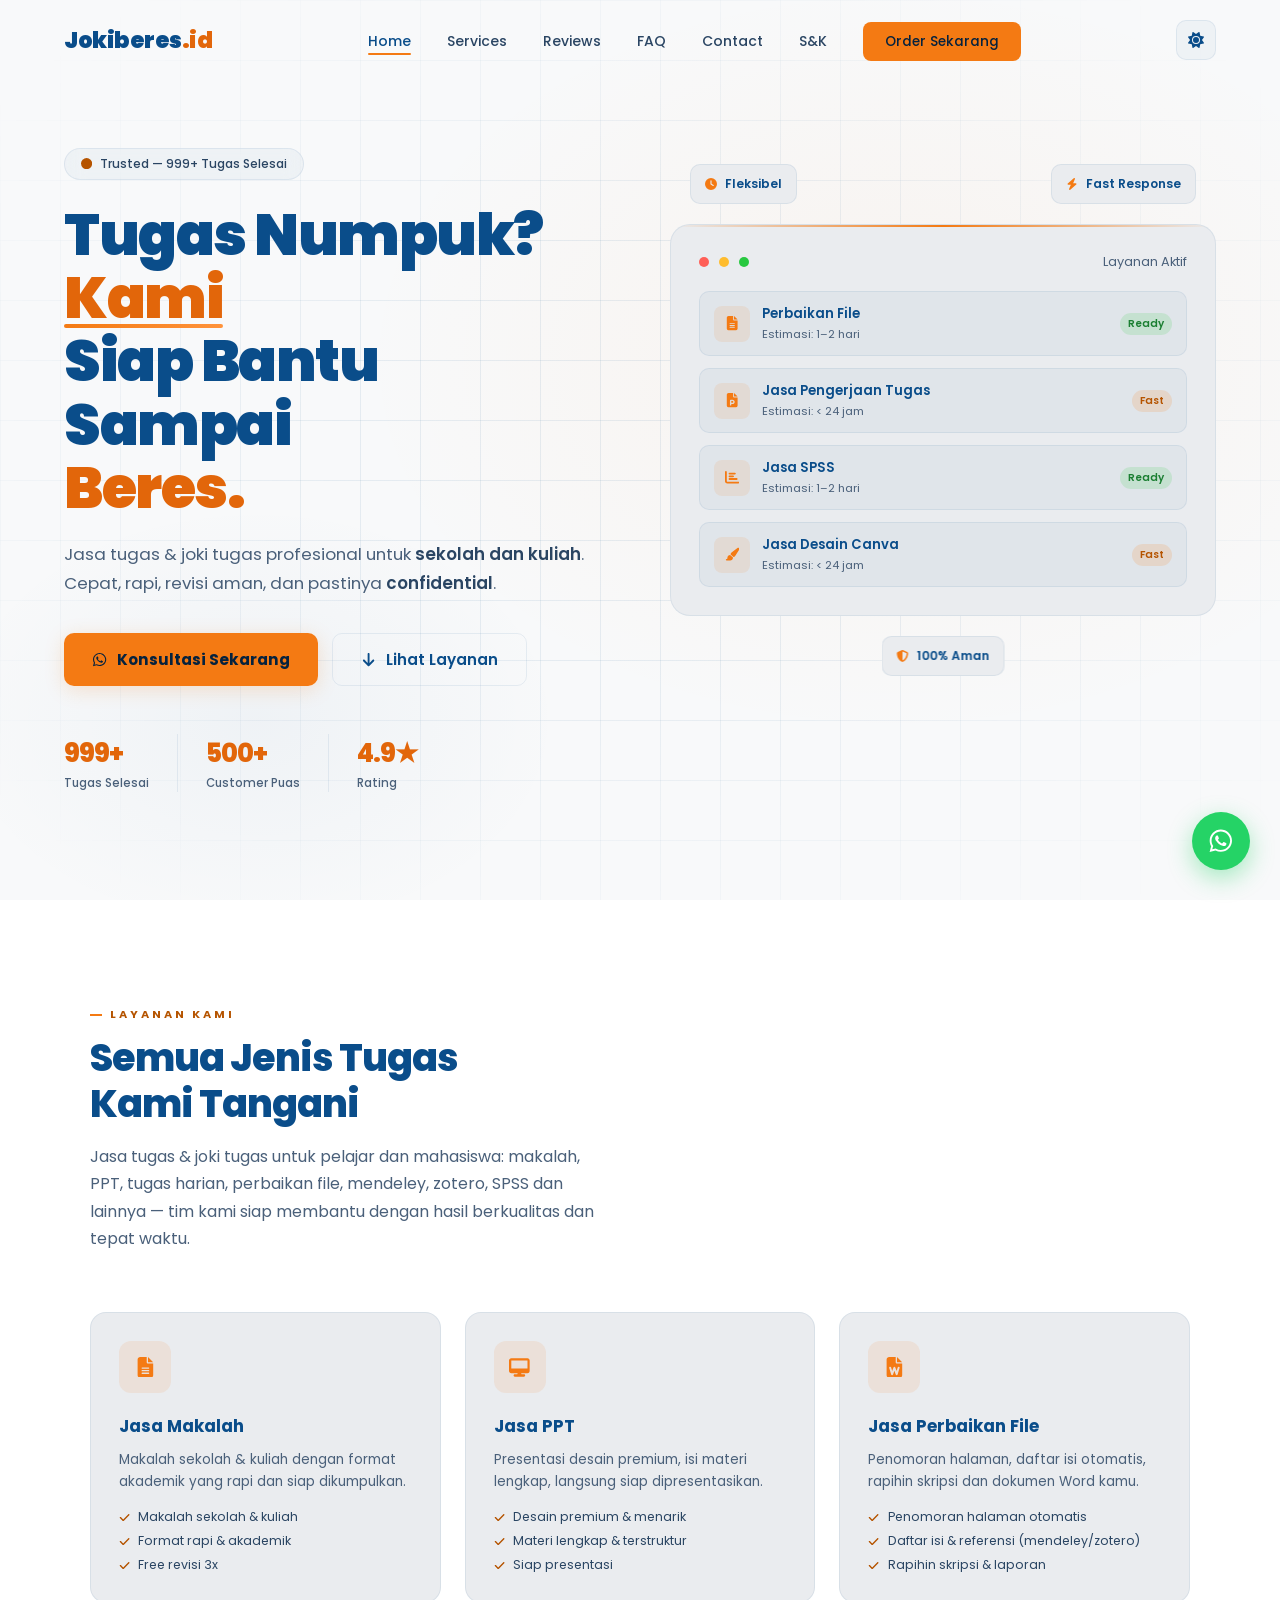
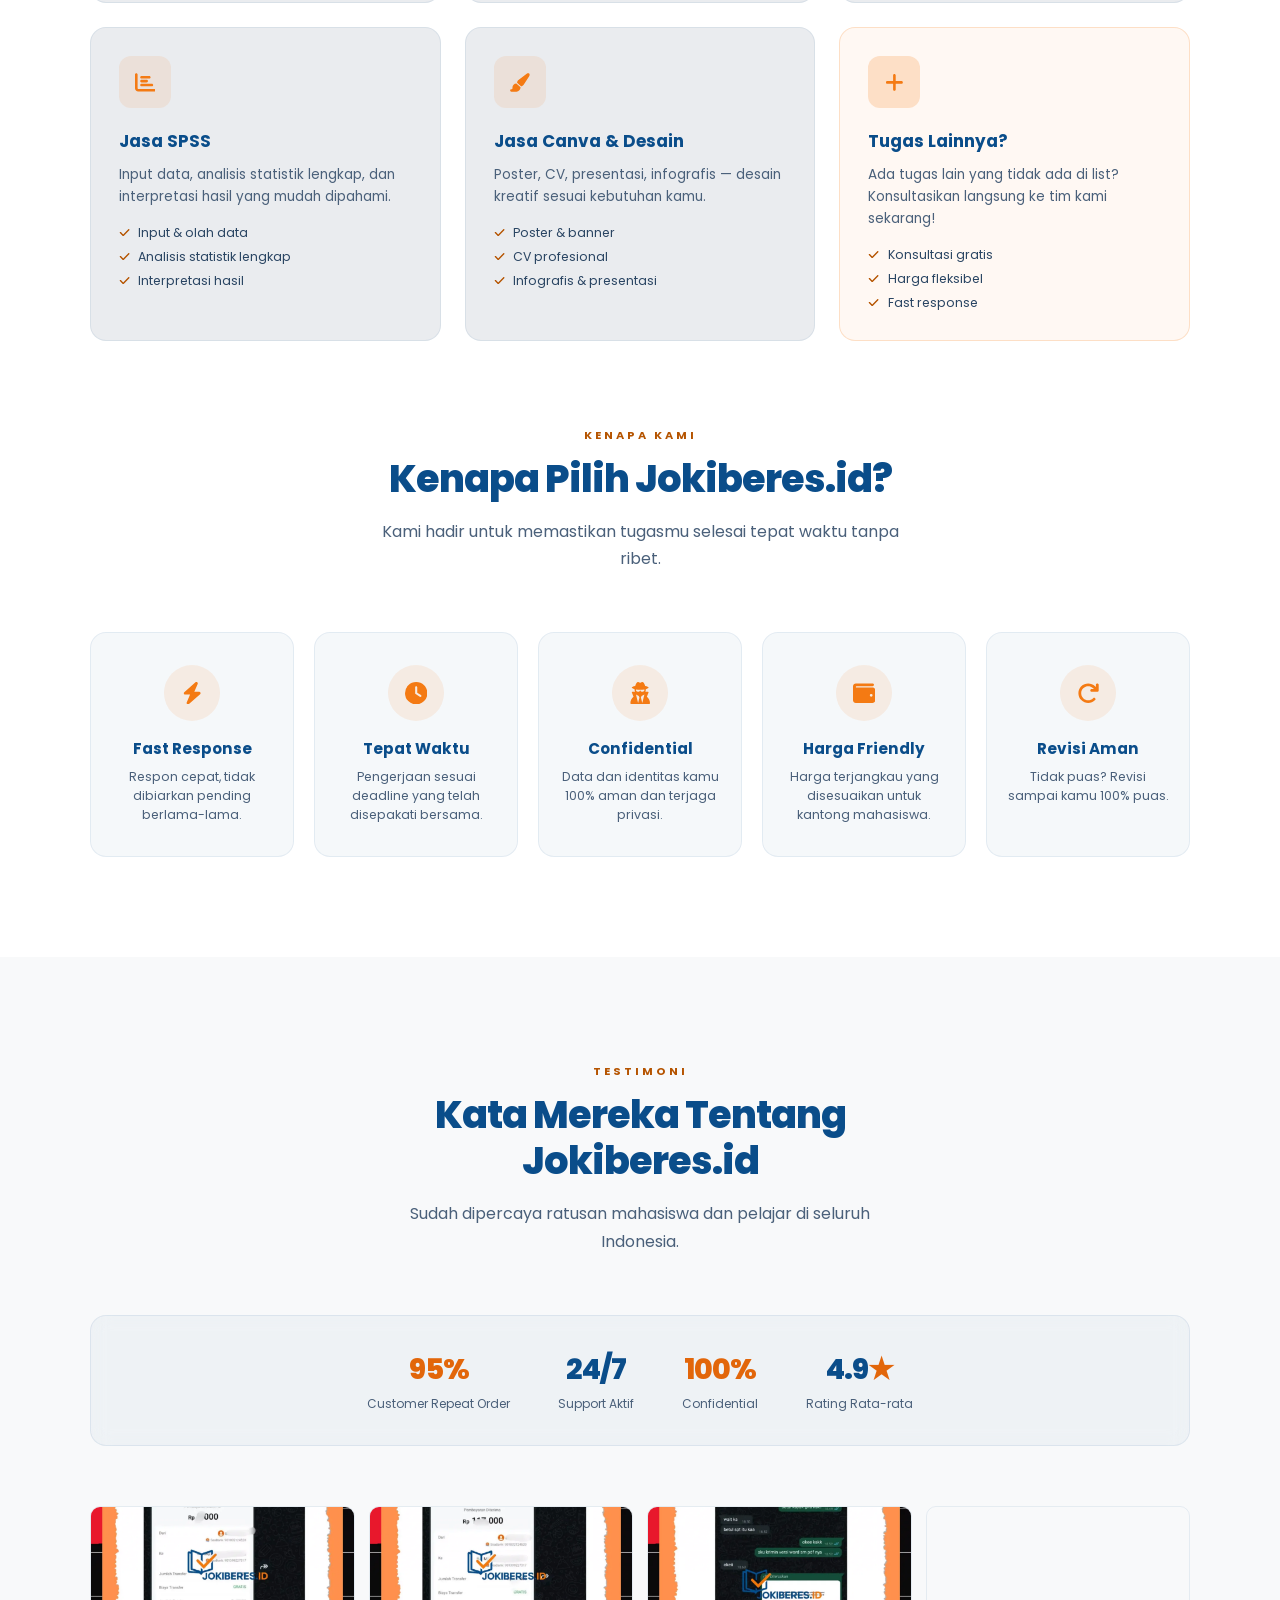
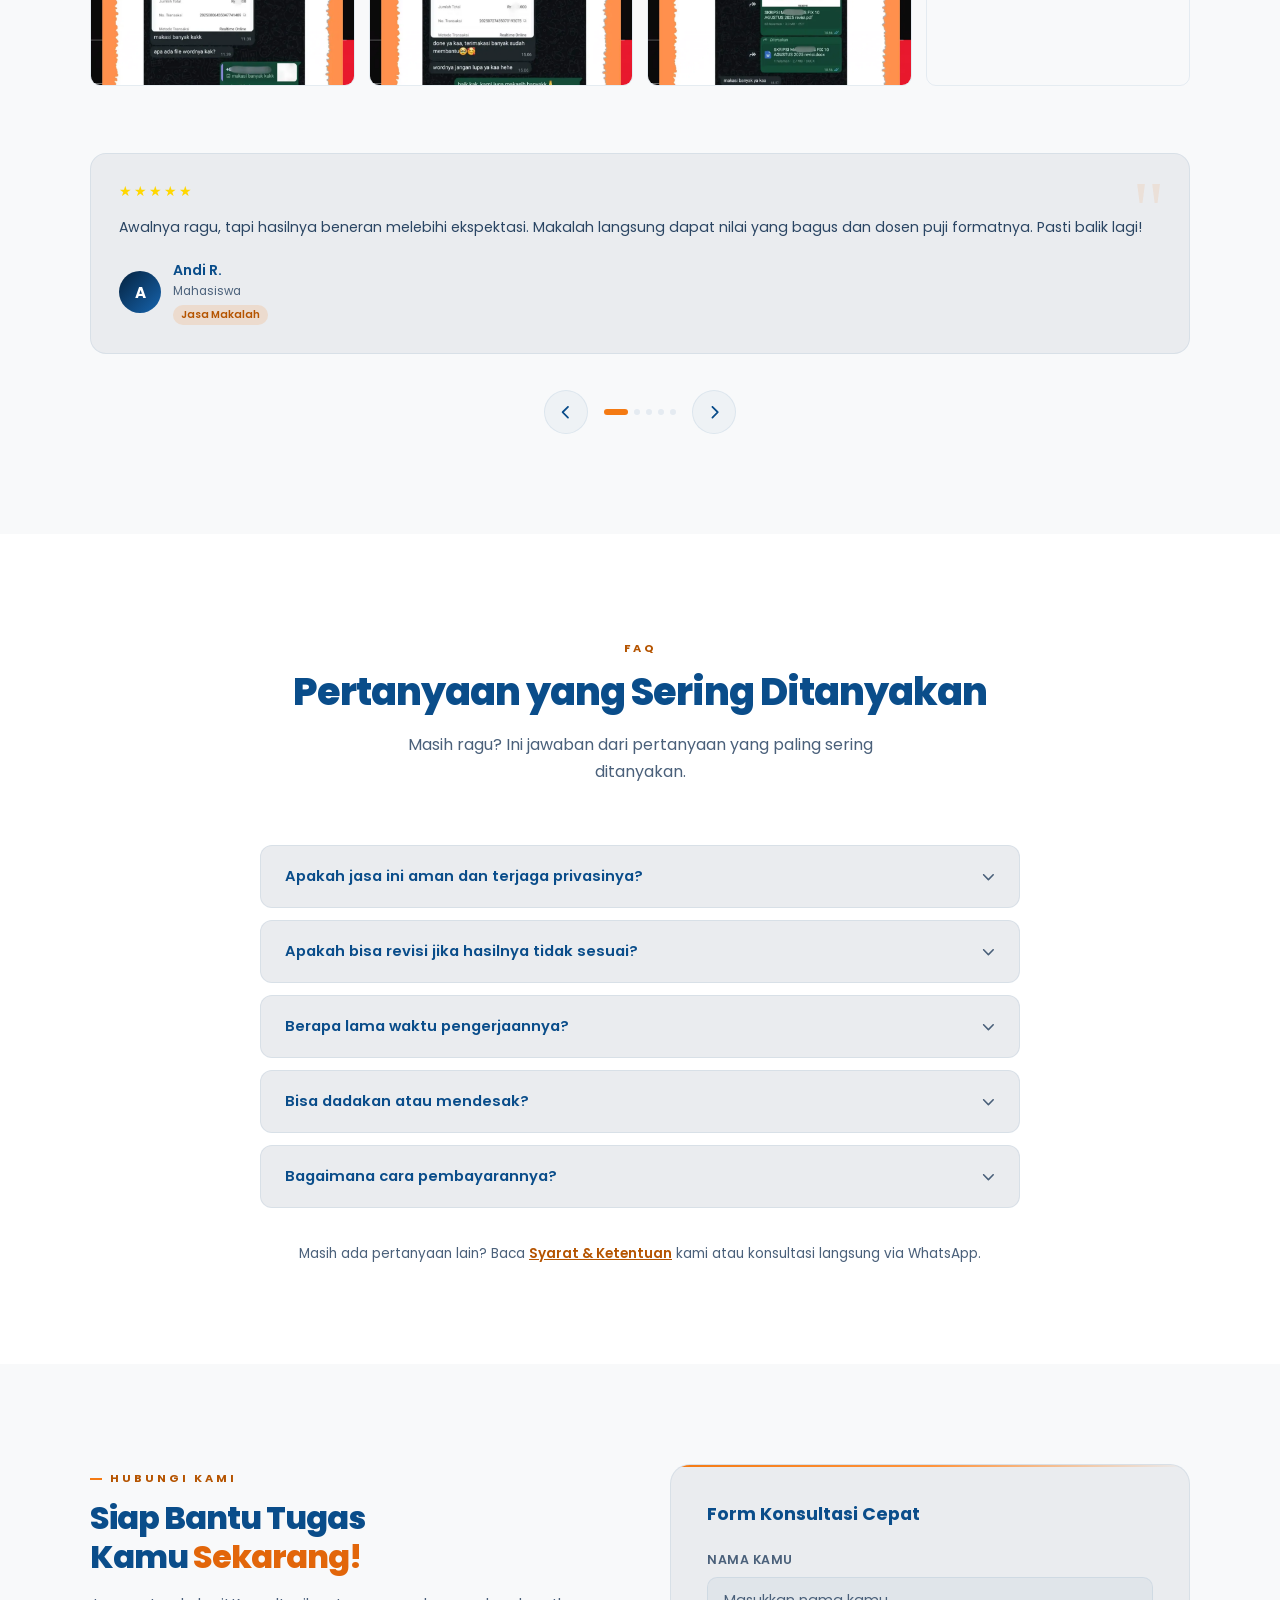
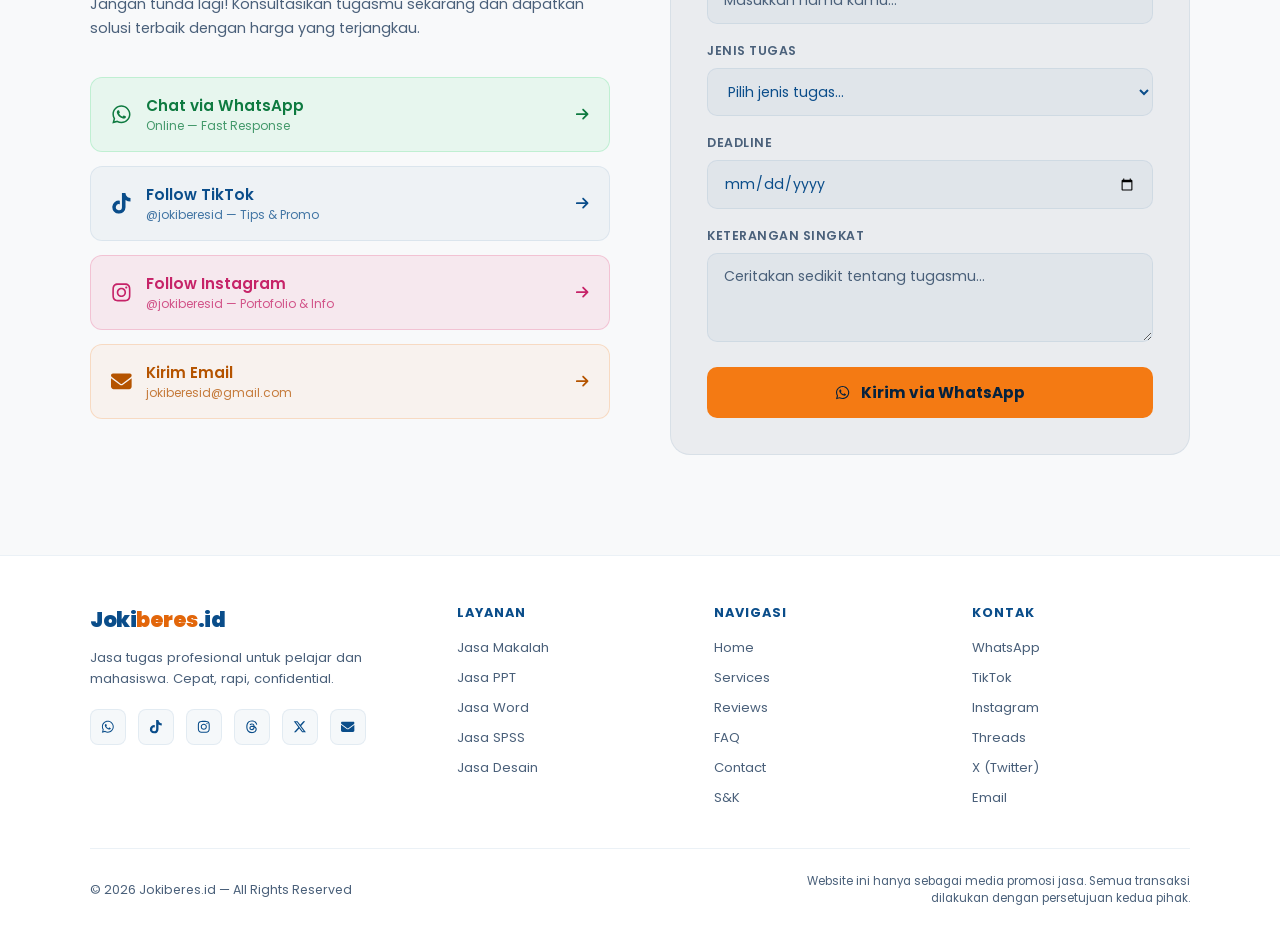
==== commit 580f17cb: "seo: judul SERP baru, kata kunci jasa tugas, sameAs akun resmi, tautan Threads/X" ====
--- a/index.html
+++ b/index.html
@@ -3,9 +3,10 @@
 <head>
 <meta charset="UTF-8">
 <meta name="viewport" content="width=device-width, initial-scale=1.0">
-<title>Jokiberes.id — Jasa Tugas Profesional | Makalah, PPT, SPSS, Desain</title>
-<meta name="description" content="Jokiberes.id: jasa tugas profesional untuk sekolah dan kuliah. Jasa makalah, PPT, perbaikan file Word, SPSS, dan desain Canva. Cepat, rapi, revisi aman, dan confidential.">
+<title>Tugas Numpuk? Kami Siap Bantu Sampai Beres. — Jokiberes.id</title>
+<meta name="description" content="Jokiberes.id — jasa tugas & joki tugas profesional untuk sekolah dan kuliah: makalah, PPT, perbaikan file Word, SPSS, dan desain Canva. Cepat, rapi, revisi aman, dan confidential.">
 <meta name="robots" content="index, follow, max-image-preview:large">
+<meta name="keywords" content="joki tugas, jasa tugas, jasa pengerjaan tugas, jasa makalah, jasa ppt, jasa spss, jasa desain canva, perbaikan file word, joki kuliah, jasa tugas sekolah">
 <meta name="theme-color" content="#F8F9FA" media="(prefers-color-scheme: light)">
 <meta name="theme-color" content="#0D1117" media="(prefers-color-scheme: dark)">
 <link rel="canonical" href="https://www.jokiberes.my.id/">
@@ -14,8 +15,8 @@
 <meta property="og:type" content="website">
 <meta property="og:site_name" content="Jokiberes.id">
 <meta property="og:locale" content="id_ID">
-<meta property="og:title" content="Jokiberes.id — Jasa Tugas Profesional">
-<meta property="og:description" content="Jasa tugas profesional untuk sekolah dan kuliah: makalah, PPT, perbaikan file Word, SPSS, dan desain. Cepat, rapi, revisi aman, confidential.">
+<meta property="og:title" content="Tugas Numpuk? Kami Siap Bantu Sampai Beres. — Jokiberes.id">
+<meta property="og:description" content="Jasa tugas & joki tugas profesional: makalah, PPT, perbaikan file Word, SPSS, dan desain. Cepat, rapi, revisi aman, confidential.">
 <meta property="og:url" content="https://www.jokiberes.my.id/">
 <meta property="og:image" content="https://www.jokiberes.my.id/img/og-image.png">
 <meta property="og:image:width" content="1200">
@@ -24,7 +25,7 @@
 
 <!-- Twitter -->
 <meta name="twitter:card" content="summary_large_image">
-<meta name="twitter:title" content="Jokiberes.id — Jasa Tugas Profesional">
+<meta name="twitter:title" content="Tugas Numpuk? Kami Siap Bantu Sampai Beres. — Jokiberes.id">
 <meta name="twitter:description" content="Jasa tugas profesional untuk sekolah dan kuliah: makalah, PPT, perbaikan file Word, SPSS, dan desain.">
 <meta name="twitter:image" content="https://www.jokiberes.my.id/img/og-image.png">
 
@@ -43,7 +44,8 @@
   "@context": "https://schema.org",
   "@type": "ProfessionalService",
   "name": "Jokiberes.id",
-  "alternateName": "Joki Beres",
+  "alternateName": "Joki Beres — Jasa Tugas",
+  "slogan": "Tugas Numpuk? Kami Siap Bantu Sampai Beres.",
   "url": "https://www.jokiberes.my.id/",
   "logo": "https://www.jokiberes.my.id/apple-touch-icon.png",
   "image": "https://www.jokiberes.my.id/img/og-image.png",
@@ -56,7 +58,10 @@
   "email": "jokiberesid@gmail.com",
   "sameAs": [
     "https://www.tiktok.com/@jokiberesid",
-    "https://www.instagram.com/jokiberes.1d"
+    "https://www.instagram.com/jokiberesid",
+    "https://www.threads.net/@jokiberesid",
+    "https://x.com/jokiberesid",
+    "https://keynarashop.vercel.app/"
   ]
 }
 </script>
@@ -109,7 +114,7 @@
         <span class="accent">Beres.</span>
       </h1>
       <p class="hero-sub">
-        Jasa tugas profesional untuk <strong>sekolah dan kuliah</strong>.<br>
+        Jasa tugas &amp; joki tugas profesional untuk <strong>sekolah dan kuliah</strong>.<br>
         Cepat, rapi, revisi aman, dan pastinya <strong>confidential</strong>.
       </p>
       <div class="hero-btns">
@@ -193,7 +198,7 @@
     <div class="section-head reveal">
       <div class="section-label">Layanan Kami</div>
       <h2 class="section-title">Semua Jenis Tugas<br>Kami Tangani</h2>
-      <p class="section-sub">Dari makalah, PPT, tugas harian, perbaikan file, mendeley, zotero, SPSS dan lainnya tim kami siap membantu dengan hasil berkualitas dan tepat waktu.</p>
+      <p class="section-sub">Jasa tugas &amp; joki tugas untuk pelajar dan mahasiswa: makalah, PPT, tugas harian, perbaikan file, mendeley, zotero, SPSS dan lainnya — tim kami siap membantu dengan hasil berkualitas dan tepat waktu.</p>
     </div>
     <div class="services-grid">
       <div class="service-card reveal reveal-delay-1">
@@ -490,11 +495,11 @@
           </div>
           <svg class="icon channel-arrow" aria-hidden="true"><use href="img/icons.svg#arrow-right"></use></svg>
         </a>
-        <a href="https://www.instagram.com/jokiberes.1d" class="channel-btn ig" target="_blank" rel="noopener">
+        <a href="https://www.instagram.com/jokiberesid" class="channel-btn ig" target="_blank" rel="noopener">
           <svg class="icon channel-icon" aria-hidden="true"><use href="img/icons.svg#instagram"></use></svg>
           <div>
             <div class="channel-title">Follow Instagram</div>
-            <div class="channel-sub">@jokiberes.1d — Portofolio &amp; Info</div>
+            <div class="channel-sub">@jokiberesid — Portofolio &amp; Info</div>
           </div>
           <svg class="icon channel-arrow" aria-hidden="true"><use href="img/icons.svg#arrow-right"></use></svg>
         </a>
@@ -550,7 +555,9 @@
       <div class="social-links">
         <a href="https://wa.me/6285784745749" class="social-btn" target="_blank" rel="noopener" aria-label="WhatsApp"><svg class="icon" aria-hidden="true"><use href="img/icons.svg#whatsapp"></use></svg></a>
         <a href="https://www.tiktok.com/@jokiberesid" class="social-btn" target="_blank" rel="noopener" aria-label="TikTok"><svg class="icon" aria-hidden="true"><use href="img/icons.svg#tiktok"></use></svg></a>
-        <a href="https://www.instagram.com/jokiberes.1d" class="social-btn" target="_blank" rel="noopener" aria-label="Instagram"><svg class="icon" aria-hidden="true"><use href="img/icons.svg#instagram"></use></svg></a>
+        <a href="https://www.instagram.com/jokiberesid" class="social-btn" target="_blank" rel="noopener" aria-label="Instagram"><svg class="icon" aria-hidden="true"><use href="img/icons.svg#instagram"></use></svg></a>
+        <a href="https://www.threads.net/@jokiberesid" class="social-btn" target="_blank" rel="noopener" aria-label="Threads"><svg class="icon" aria-hidden="true"><use href="img/icons.svg#threads"></use></svg></a>
+        <a href="https://x.com/jokiberesid" class="social-btn" target="_blank" rel="noopener" aria-label="X (Twitter)"><svg class="icon" aria-hidden="true"><use href="img/icons.svg#x-twitter"></use></svg></a>
         <a href="https://mail.google.com/mail/?view=cm&to=jokiberesid@gmail.com&su=Konsultasi%20Tugas%20Jokiberes.id" class="social-btn" target="_blank" rel="noopener" aria-label="Email"><svg class="icon" aria-hidden="true"><use href="img/icons.svg#envelope"></use></svg></a>
       </div>
     </div>
@@ -580,7 +587,9 @@
       <div class="footer-links">
         <a href="https://wa.me/6285784745749" target="_blank" rel="noopener">WhatsApp</a>
         <a href="https://www.tiktok.com/@jokiberesid" target="_blank" rel="noopener">TikTok</a>
-        <a href="https://www.instagram.com/jokiberes.1d" target="_blank" rel="noopener">Instagram</a>
+        <a href="https://www.instagram.com/jokiberesid" target="_blank" rel="noopener">Instagram</a>
+        <a href="https://www.threads.net/@jokiberesid" target="_blank" rel="noopener">Threads</a>
+        <a href="https://x.com/jokiberesid" target="_blank" rel="noopener">X (Twitter)</a>
         <a href="https://mail.google.com/mail/?view=cm&to=jokiberesid@gmail.com&su=Konsultasi%20Tugas%20Jokiberes.id" target="_blank" rel="noopener">Email</a>
       </div>
     </div>
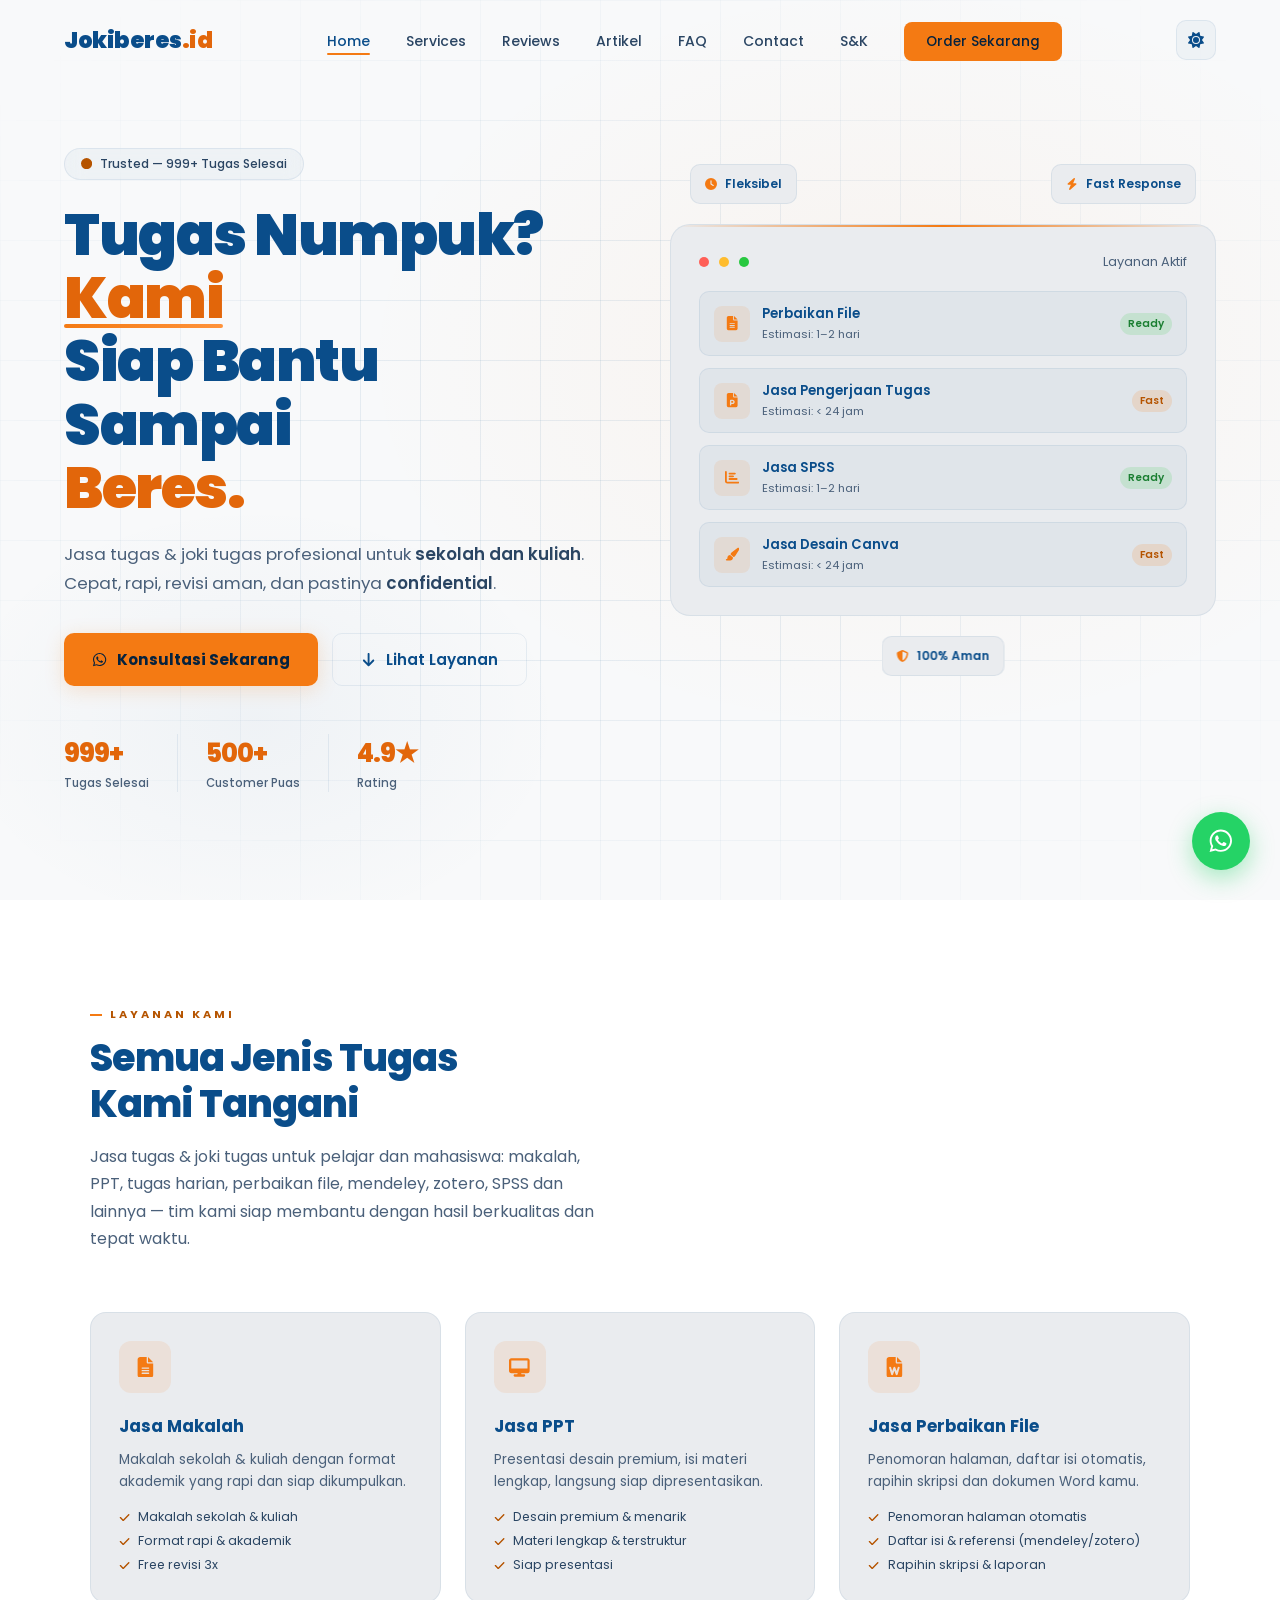
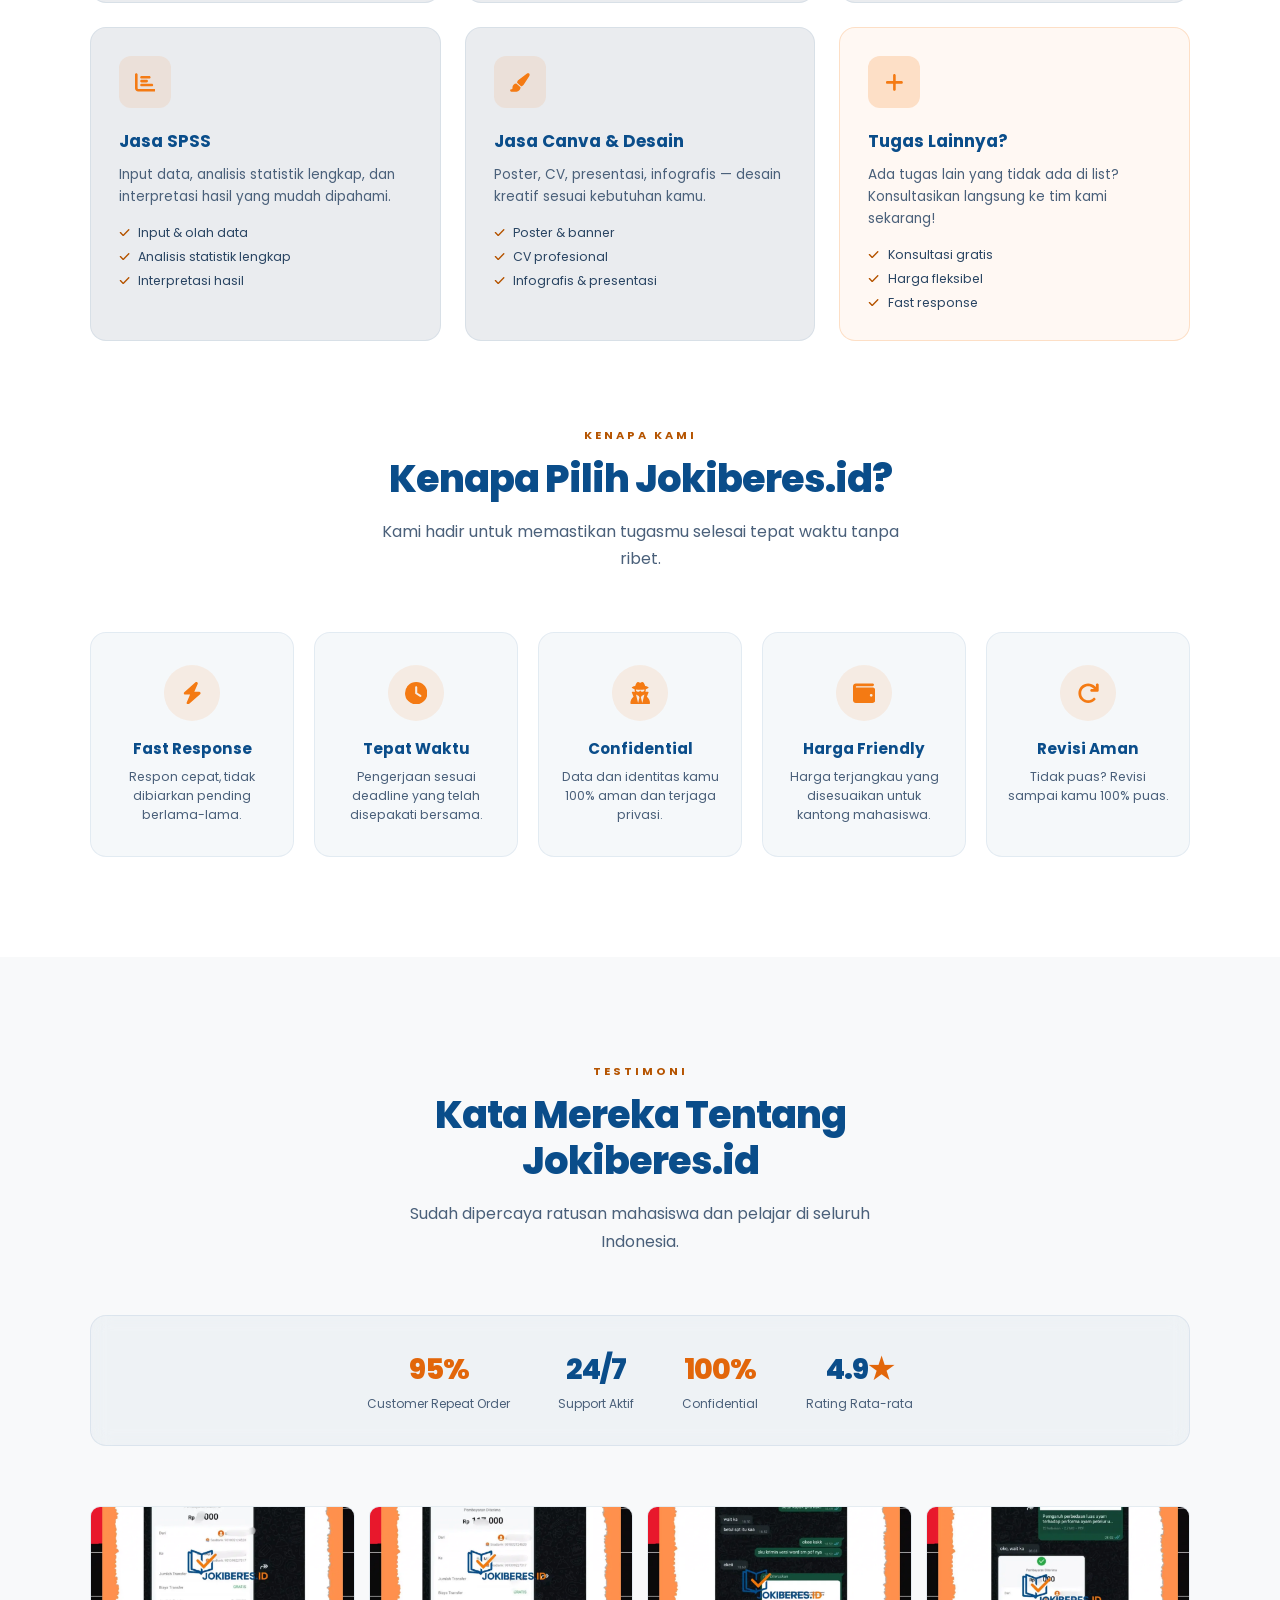
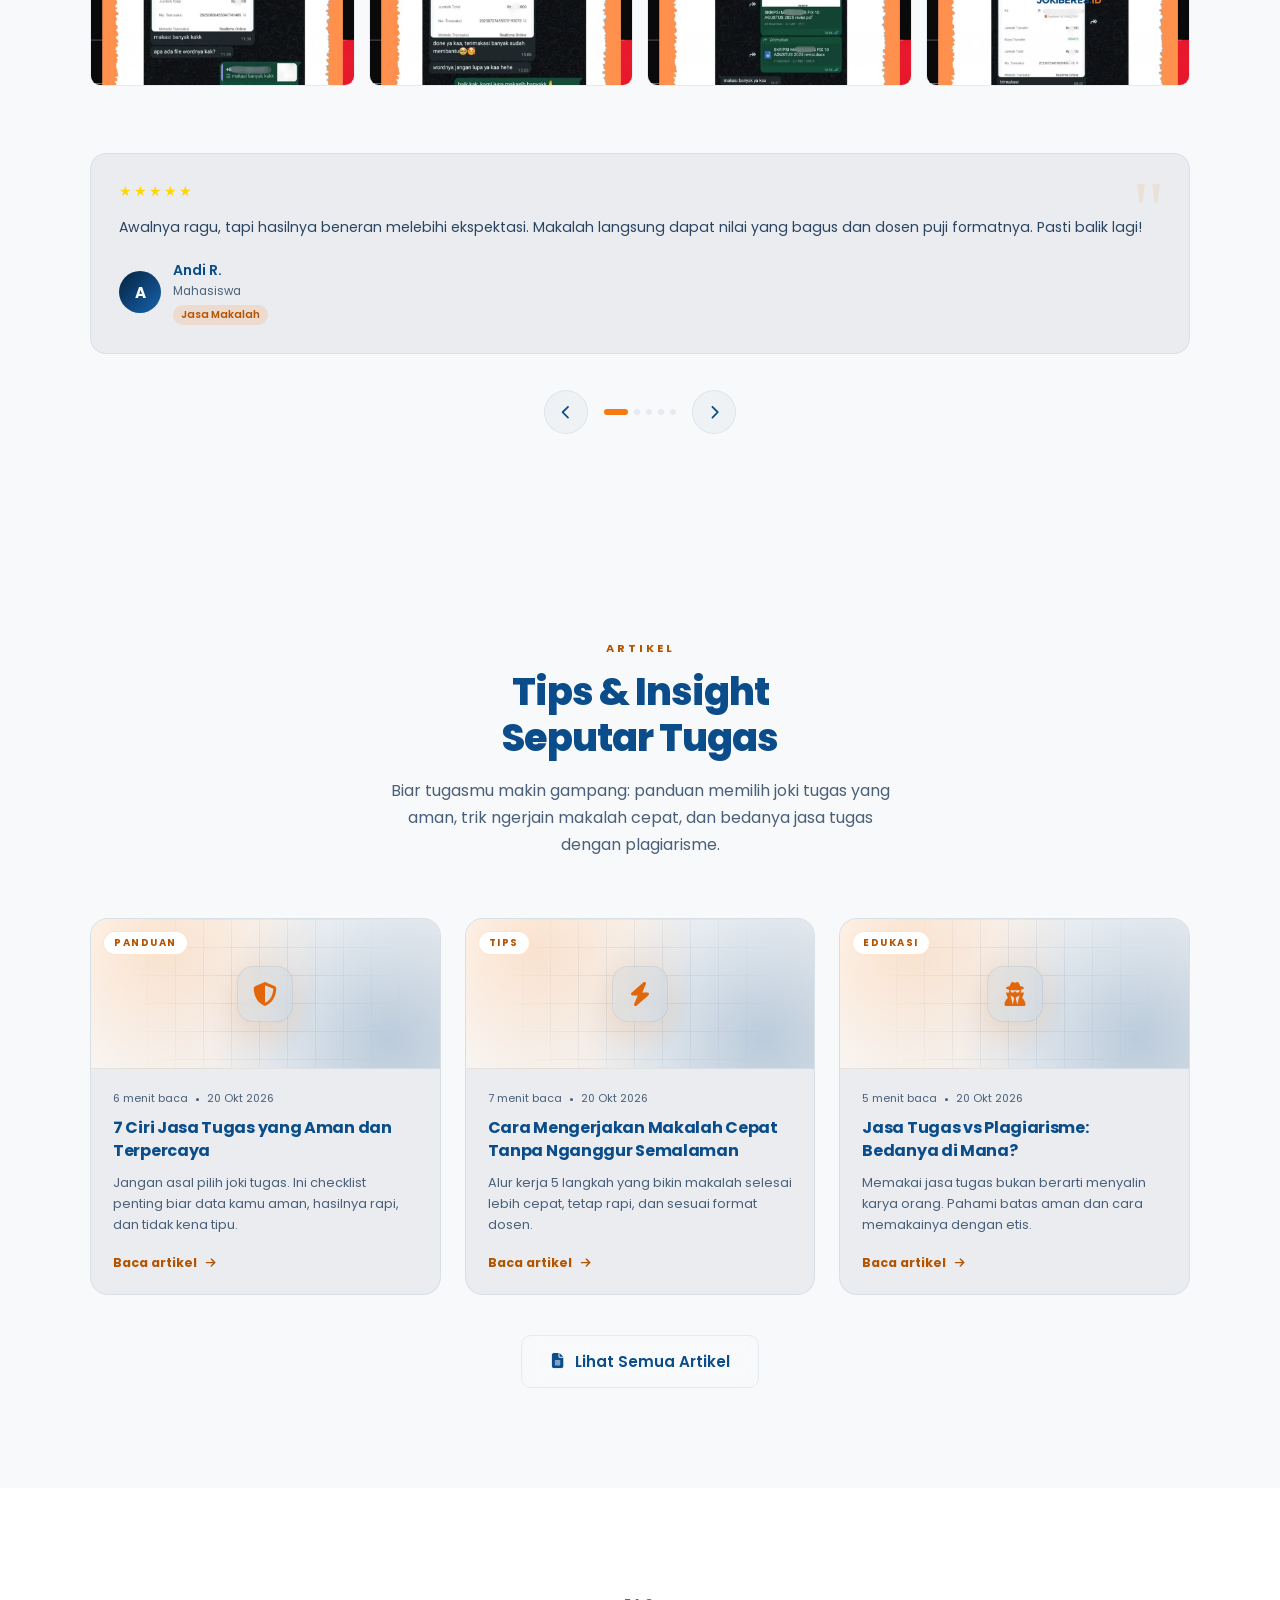
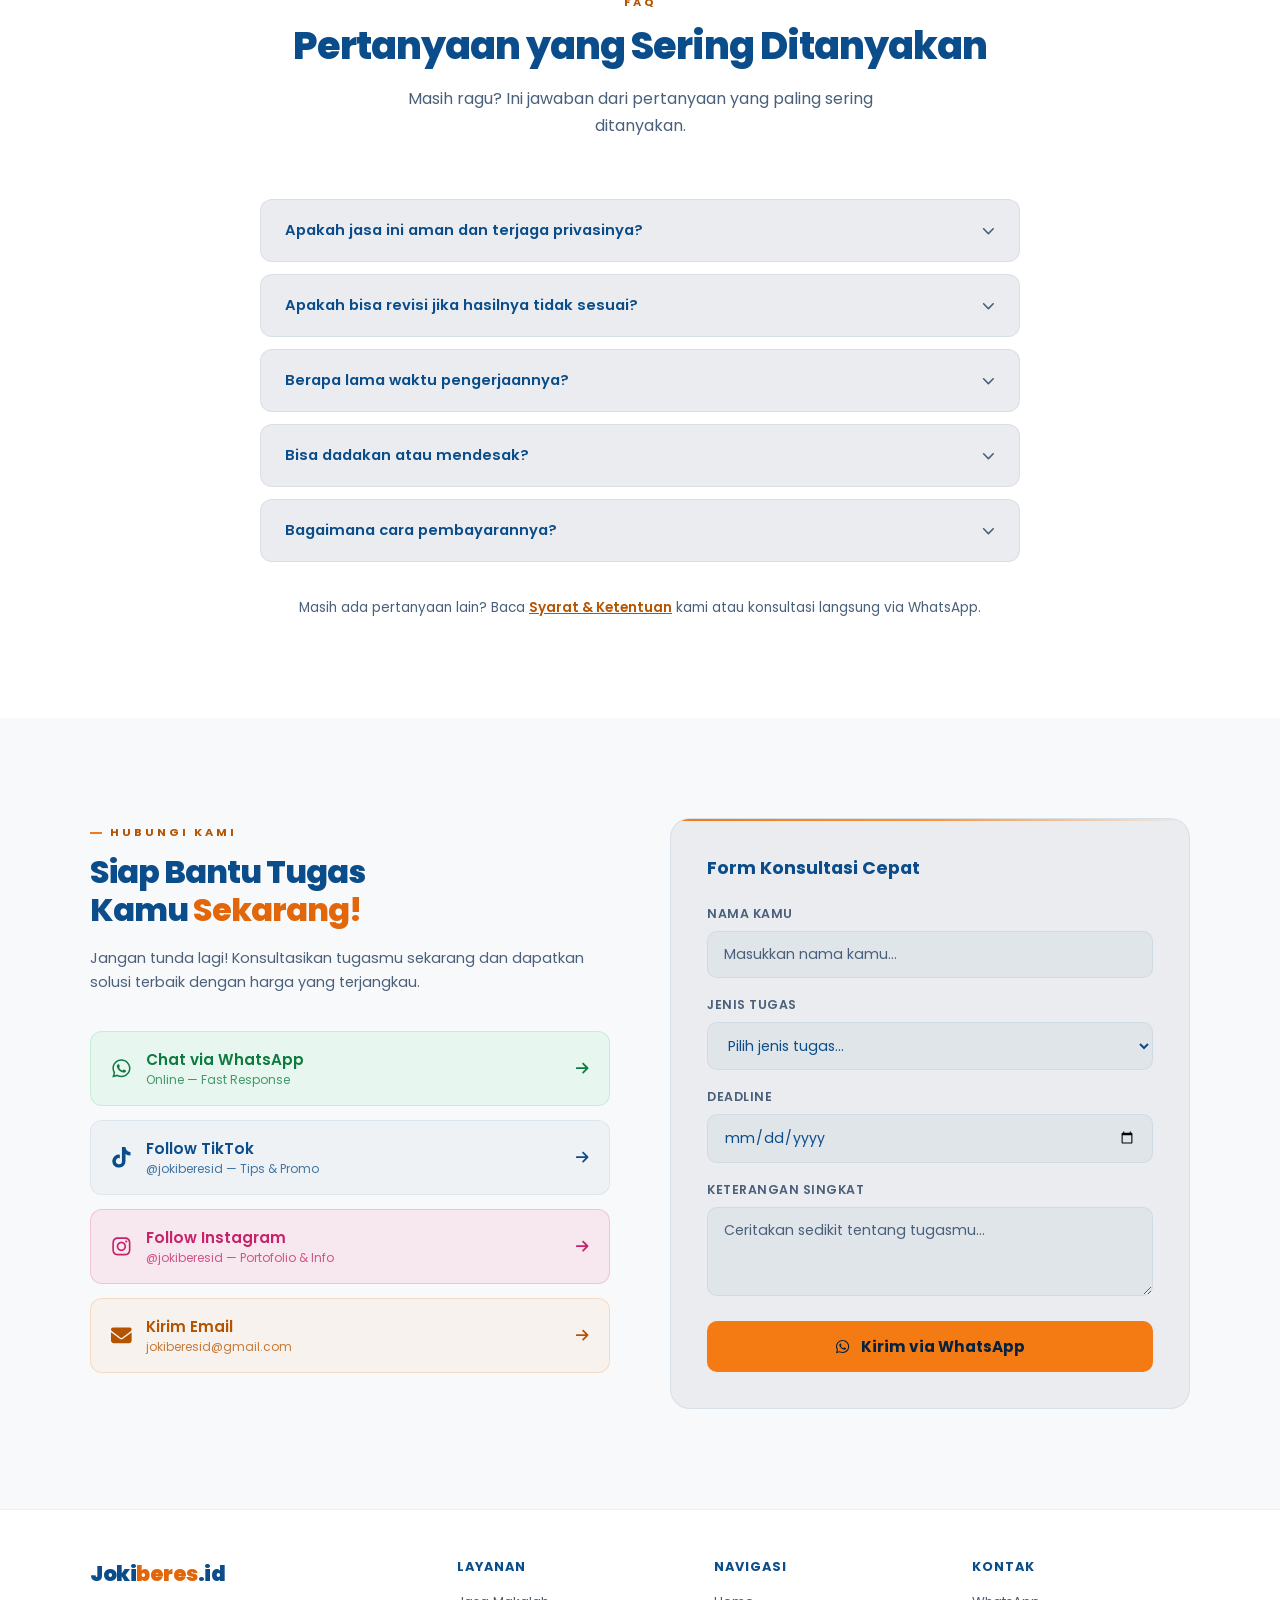
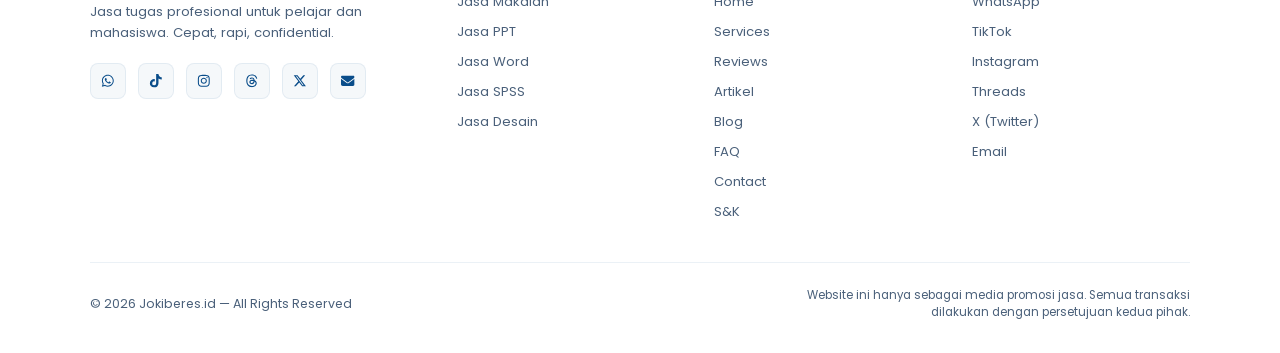
==== commit 268a7c6f: "feat: section artikel di homepage dan desain premium halaman blog" ====
--- a/index.html
+++ b/index.html
@@ -32,7 +32,7 @@
 <script src="js/theme.js"></script>
 <link rel="preconnect" href="https://fonts.googleapis.com">
 <link rel="preconnect" href="https://fonts.gstatic.com" crossorigin>
-<link href="https://fonts.googleapis.com/css2?family=Poppins:wght@400;500;600;700;800;900&display=swap" rel="stylesheet">
+<link href="https://fonts.googleapis.com/css2?family=Poppins:wght@400;500;600;700;800;900&display=optional" rel="stylesheet">
 <link rel="stylesheet" href="css/style.css">
 <noscript><style>#loader{display:none!important}.reveal{opacity:1!important;transform:none!important}</style></noscript>
 <link rel="icon" href="favicon.svg" type="image/svg+xml">
@@ -84,6 +84,7 @@
     <li><a href="#home">Home</a></li>
     <li><a href="#services">Services</a></li>
     <li><a href="#reviews">Reviews</a></li>
+    <li><a href="#artikel">Artikel</a></li>
     <li><a href="#faq">FAQ</a></li>
     <li><a href="#contact">Contact</a></li>
     <li><a href="syarat-ketentuan.html">S&amp;K</a></li>
@@ -412,6 +413,60 @@
   </div>
 </section>
 
+<!-- BLOG PREVIEW -->
+<section id="artikel">
+  <div class="wrap">
+    <div class="section-head center reveal">
+      <div class="section-label">Artikel</div>
+      <h2 class="section-title">Tips &amp; Insight<br>Seputar Tugas</h2>
+      <p class="section-sub">Biar tugasmu makin gampang: panduan memilih joki tugas yang aman, trik ngerjain makalah cepat, dan bedanya jasa tugas dengan plagiarisme.</p>
+    </div>
+    <div class="blog-grid">
+      <a href="blog/cara-memilih-jasa-tugas-aman.html" class="blog-card reveal reveal-delay-1">
+        <div class="blog-cover">
+          <span class="blog-cover-tag">Panduan</span>
+          <span class="blog-cover-icon"><svg class="icon" aria-hidden="true"><use href="img/icons.svg#shield-alt"></use></svg></span>
+        </div>
+        <div class="blog-body">
+          <div class="blog-meta"><span>6 menit baca</span><span class="dot-sep"></span><span>20 Okt 2026</span></div>
+          <div class="blog-card-title">7 Ciri Jasa Tugas yang Aman dan Terpercaya</div>
+          <p class="blog-card-desc">Jangan asal pilih joki tugas. Ini checklist penting biar data kamu aman, hasilnya rapi, dan tidak kena tipu.</p>
+          <span class="blog-readmore">Baca artikel <svg class="icon" aria-hidden="true"><use href="img/icons.svg#arrow-right"></use></svg></span>
+        </div>
+      </a>
+      <a href="blog/tips-mengerjakan-makalah-cepat.html" class="blog-card reveal reveal-delay-2">
+        <div class="blog-cover">
+          <span class="blog-cover-tag">Tips</span>
+          <span class="blog-cover-icon"><svg class="icon" aria-hidden="true"><use href="img/icons.svg#bolt"></use></svg></span>
+        </div>
+        <div class="blog-body">
+          <div class="blog-meta"><span>7 menit baca</span><span class="dot-sep"></span><span>20 Okt 2026</span></div>
+          <div class="blog-card-title">Cara Mengerjakan Makalah Cepat Tanpa Nganggur Semalaman</div>
+          <p class="blog-card-desc">Alur kerja 5 langkah yang bikin makalah selesai lebih cepat, tetap rapi, dan sesuai format dosen.</p>
+          <span class="blog-readmore">Baca artikel <svg class="icon" aria-hidden="true"><use href="img/icons.svg#arrow-right"></use></svg></span>
+        </div>
+      </a>
+      <a href="blog/jasa-tugas-dan-plagiarisme.html" class="blog-card reveal reveal-delay-3">
+        <div class="blog-cover">
+          <span class="blog-cover-tag">Edukasi</span>
+          <span class="blog-cover-icon"><svg class="icon" aria-hidden="true"><use href="img/icons.svg#user-secret"></use></svg></span>
+        </div>
+        <div class="blog-body">
+          <div class="blog-meta"><span>5 menit baca</span><span class="dot-sep"></span><span>20 Okt 2026</span></div>
+          <div class="blog-card-title">Jasa Tugas vs Plagiarisme: Bedanya di Mana?</div>
+          <p class="blog-card-desc">Memakai jasa tugas bukan berarti menyalin karya orang. Pahami batas aman dan cara memakainya dengan etis.</p>
+          <span class="blog-readmore">Baca artikel <svg class="icon" aria-hidden="true"><use href="img/icons.svg#arrow-right"></use></svg></span>
+        </div>
+      </a>
+    </div>
+    <div class="blog-actions reveal">
+      <a href="blog/index.html" class="btn-secondary">
+        <svg class="icon" aria-hidden="true"><use href="img/icons.svg#file-alt"></use></svg> Lihat Semua Artikel
+      </a>
+    </div>
+  </div>
+</section>
+
 <!-- FAQ -->
 <section id="faq">
   <div class="wrap">
@@ -577,6 +632,8 @@
         <a href="#home">Home</a>
         <a href="#services">Services</a>
         <a href="#reviews">Reviews</a>
+        <a href="#artikel">Artikel</a>
+        <a href="blog/index.html">Blog</a>
         <a href="#faq">FAQ</a>
         <a href="#contact">Contact</a>
         <a href="syarat-ketentuan.html">S&amp;K</a>
--- a/css/style.css
+++ b/css/style.css
@@ -578,6 +578,8 @@
     line-height: 1.7;
   }
   .section-head { margin-bottom: 60px; }
+  .section-label.label-center { padding-left: 0; }
+  .section-label.label-center::before { display: none; }
   .center { text-align: center; }
   .center .section-label { padding-left: 0; }
   .center .section-label::before { display: none; }
@@ -1242,3 +1244,425 @@
     color: var(--orange-strong);
   }
 
+  /* =========================================================
+     BLOG / ARTIKEL
+     ========================================================= */
+  #blog { background: var(--black); }
+
+  /* Pratinjau artikel di homepage */
+  .blog-grid {
+    display: grid;
+    grid-template-columns: repeat(3, 1fr);
+    gap: 24px;
+  }
+  .blog-card {
+    position: relative;
+    display: flex;
+    flex-direction: column;
+    background: var(--black3);
+    border: 1px solid var(--glass-border);
+    border-radius: 18px;
+    overflow: hidden;
+    text-decoration: none;
+    color: inherit;
+    transition: transform 0.3s ease, box-shadow 0.3s ease, border-color 0.3s ease;
+  }
+  .blog-card:hover {
+    transform: translateY(-6px);
+    border-color: var(--accent-rgba-025);
+    box-shadow: 0 24px 48px var(--card-shadow-hover), 0 0 0 1px var(--accent-rgba-01);
+  }
+  .blog-cover {
+    position: relative;
+    height: 150px;
+    display: flex;
+    align-items: center;
+    justify-content: center;
+    background:
+      radial-gradient(circle at 20% 20%, var(--accent-rgba-02), transparent 55%),
+      radial-gradient(circle at 85% 80%, rgba(10, 77, 138, 0.22), transparent 55%),
+      linear-gradient(135deg, var(--black2), var(--black3));
+    border-bottom: 1px solid var(--glass-border);
+    overflow: hidden;
+  }
+  [data-theme="dark"] .blog-cover {
+    background:
+      radial-gradient(circle at 20% 20%, var(--accent-rgba-02), transparent 55%),
+      radial-gradient(circle at 85% 80%, rgba(91, 163, 224, 0.18), transparent 55%),
+      linear-gradient(135deg, #10151d, #161b22);
+  }
+  .blog-cover::before {
+    content: '';
+    position: absolute;
+    inset: 0;
+    background-image:
+      linear-gradient(var(--glass-border) 1px, transparent 1px),
+      linear-gradient(90deg, var(--glass-border) 1px, transparent 1px);
+    background-size: 28px 28px;
+    mask-image: radial-gradient(circle at 50% 50%, #000 20%, transparent 75%);
+  }
+  .blog-cover-icon {
+    position: relative;
+    width: 56px;
+    height: 56px;
+    border-radius: 16px;
+    display: flex;
+    align-items: center;
+    justify-content: center;
+    font-size: 1.5rem;
+    color: var(--orange-strong);
+    background: var(--glass);
+    border: 1px solid var(--glass-border);
+    box-shadow: 0 10px 30px var(--accent-rgba-015);
+    backdrop-filter: blur(6px);
+  }
+  .blog-cover-tag {
+    position: absolute;
+    top: 12px;
+    left: 12px;
+    font-size: 0.62rem;
+    font-weight: 700;
+    letter-spacing: 1.5px;
+    text-transform: uppercase;
+    color: var(--orange-text);
+    background: var(--black2);
+    border: 1px solid var(--accent-rgba-02);
+    padding: 4px 10px;
+    border-radius: 99px;
+  }
+  .blog-body {
+    display: flex;
+    flex-direction: column;
+    flex: 1;
+    padding: 22px;
+  }
+  .blog-meta {
+    display: flex;
+    align-items: center;
+    gap: 8px;
+    font-size: 0.68rem;
+    color: var(--gray);
+    margin-bottom: 10px;
+  }
+  .blog-meta .dot-sep { width: 3px; height: 3px; border-radius: 50%; background: currentColor; }
+  .blog-card-title {
+    font-size: 1rem;
+    font-weight: 700;
+    line-height: 1.4;
+    letter-spacing: -0.3px;
+    margin-bottom: 10px;
+  }
+  .blog-card-desc {
+    font-size: 0.8rem;
+    color: var(--gray);
+    line-height: 1.65;
+    margin-bottom: 18px;
+    flex: 1;
+  }
+  .blog-readmore {
+    display: inline-flex;
+    align-items: center;
+    gap: 8px;
+    font-size: 0.78rem;
+    font-weight: 700;
+    color: var(--orange-text);
+  }
+  .blog-readmore .icon { font-size: 0.7rem; transition: transform 0.25s ease; }
+  .blog-card:hover .blog-readmore .icon { transform: translateX(4px); }
+  .blog-actions { display: flex; justify-content: center; margin-top: 40px; }
+
+  /* Index daftar artikel */
+  .blog-hero {
+    padding: 150px 5% 40px;
+    text-align: center;
+    position: relative;
+    overflow: hidden;
+  }
+  .blog-hero::before {
+    content: '';
+    position: absolute;
+    inset: 0;
+    background: radial-gradient(ellipse 60% 70% at 50% 0%, var(--accent-rgba-01) 0%, transparent 70%);
+    pointer-events: none;
+  }
+  .blog-hero .section-title { max-width: 760px; margin-left: auto; margin-right: auto; }
+  .blog-hero .section-sub { margin-left: auto; margin-right: auto; }
+  .blog-hero-sub { margin-top: 12px; }
+  .blog-list {
+    max-width: 1100px;
+    margin: 0 auto;
+    padding: 20px 5% 100px;
+    display: grid;
+    gap: 20px;
+  }
+  .blog-list-item {
+    display: grid;
+    grid-template-columns: 200px 1fr;
+    gap: 0;
+    background: var(--black3);
+    border: 1px solid var(--glass-border);
+    border-radius: 18px;
+    overflow: hidden;
+    text-decoration: none;
+    color: inherit;
+    transition: transform 0.3s ease, border-color 0.3s ease, box-shadow 0.3s ease;
+  }
+  .blog-list-item:hover {
+    transform: translateY(-4px);
+    border-color: var(--accent-rgba-025);
+    box-shadow: 0 20px 40px var(--card-shadow-hover);
+  }
+  .blog-list-cover {
+    display: flex;
+    align-items: center;
+    justify-content: center;
+    font-size: 2rem;
+    color: var(--orange-strong);
+    background:
+      radial-gradient(circle at 30% 30%, var(--accent-rgba-02), transparent 60%),
+      linear-gradient(135deg, var(--black2), var(--black3));
+    border-right: 1px solid var(--glass-border);
+  }
+  .blog-list-body { padding: 24px 26px; }
+  .blog-list-body .blog-card-title { font-size: 1.15rem; }
+
+  /* Halaman artikel */
+  .post-hero {
+    position: relative;
+    padding: 150px 5% 50px;
+    overflow: hidden;
+  }
+  .post-hero::before {
+    content: '';
+    position: absolute;
+    inset: 0;
+    background:
+      radial-gradient(ellipse 55% 70% at 20% 0%, var(--accent-rgba-01) 0%, transparent 70%),
+      radial-gradient(ellipse 50% 60% at 90% 10%, rgba(10, 77, 138, 0.12) 0%, transparent 70%);
+    pointer-events: none;
+  }
+  .post-hero-inner { position: relative; max-width: 820px; margin: 0 auto; }
+  .breadcrumbs {
+    display: flex;
+    flex-wrap: wrap;
+    align-items: center;
+    gap: 8px;
+    font-size: 0.72rem;
+    color: var(--gray);
+    margin-bottom: 22px;
+  }
+  /* Override gaya global nav (breadcrumb memakai elemen <nav> untuk aksesibilitas) */
+  nav.breadcrumbs {
+    position: static;
+    display: flex;
+    justify-content: flex-start;
+    align-items: center;
+    width: auto;
+    padding: 0;
+    background: none;
+    z-index: auto;
+    border: none;
+  }
+  .breadcrumbs a { color: var(--gray); text-decoration: none; }
+  .breadcrumbs a:hover { color: var(--orange-text); }
+  .breadcrumbs .sep { opacity: 0.5; }
+  .post-title {
+    font-size: clamp(1.9rem, 4vw, 3rem);
+    font-weight: 900;
+    line-height: 1.13;
+    letter-spacing: -1.4px;
+    margin-bottom: 18px;
+  }
+  .post-lead {
+    font-size: 1.02rem;
+    color: var(--gray);
+    line-height: 1.75;
+    margin-bottom: 26px;
+  }
+  .post-meta {
+    display: flex;
+    flex-wrap: wrap;
+    align-items: center;
+    gap: 14px;
+    font-size: 0.75rem;
+    color: var(--gray);
+    padding-bottom: 26px;
+    border-bottom: 1px solid var(--glass-border);
+  }
+  .post-author {
+    display: flex;
+    align-items: center;
+    gap: 10px;
+  }
+  .post-avatar {
+    width: 34px;
+    height: 34px;
+    border-radius: 50%;
+    display: flex;
+    align-items: center;
+    justify-content: center;
+    font-size: 0.8rem;
+    font-weight: 800;
+    color: #FFFFFF;
+    background: linear-gradient(135deg, var(--navy-dark), var(--navy));
+  }
+  .post-meta-strong { display: block; font-size: 0.8rem; font-weight: 600; color: var(--gray-light); }
+  .post-meta-sep { width: 4px; height: 4px; border-radius: 50%; background: var(--gray); opacity: 0.6; }
+
+  .post-layout {
+    max-width: 820px;
+    margin: 0 auto;
+    padding: 50px 5% 100px;
+  }
+  .post-body { font-size: 0.95rem; color: var(--gray-light); line-height: 1.9; }
+  .post-body > p { margin-bottom: 20px; }
+  .post-body h2 {
+    font-size: clamp(1.25rem, 2.4vw, 1.6rem);
+    font-weight: 800;
+    letter-spacing: -0.6px;
+    color: var(--white);
+    margin: 44px 0 14px;
+    line-height: 1.3;
+    scroll-margin-top: 100px;
+  }
+  .post-body h3 {
+    font-size: 1.05rem;
+    font-weight: 700;
+    color: var(--white);
+    margin: 30px 0 10px;
+    line-height: 1.4;
+  }
+  .post-body ul, .post-body ol { margin: 0 0 22px 22px; }
+  .post-body li { margin-bottom: 10px; }
+  .post-body li::marker { color: var(--orange-strong); font-weight: 700; }
+  .post-body a { color: var(--orange-text); font-weight: 600; }
+  .post-body strong { color: var(--white); font-weight: 700; }
+  .post-body blockquote {
+    margin: 28px 0;
+    padding: 20px 24px;
+    border-left: 3px solid var(--orange-strong);
+    background: var(--accent-rgba-005);
+    border-radius: 0 12px 12px 0;
+    font-size: 0.95rem;
+    color: var(--gray-light);
+  }
+  .post-body blockquote p:last-child { margin-bottom: 0; }
+  .post-body .callout {
+    margin: 30px 0;
+    padding: 22px 24px;
+    border-radius: 16px;
+    background: var(--black3);
+    border: 1px solid var(--accent-rgba-02);
+    display: flex;
+    gap: 14px;
+    align-items: flex-start;
+  }
+  .post-body .callout-icon {
+    flex-shrink: 0;
+    width: 38px;
+    height: 38px;
+    border-radius: 10px;
+    display: flex;
+    align-items: center;
+    justify-content: center;
+    background: var(--accent-rgba-01);
+    color: var(--orange-strong);
+    font-size: 1rem;
+  }
+  .post-body .callout strong { display: block; margin-bottom: 4px; color: var(--white); }
+  .post-body .callout p { margin: 0; font-size: 0.88rem; line-height: 1.7; }
+
+  /* Table of contents */
+  .post-toc {
+    background: var(--black3);
+    border: 1px solid var(--glass-border);
+    border-radius: 16px;
+    padding: 22px 24px;
+    margin-bottom: 40px;
+  }
+  .post-toc-title {
+    display: flex;
+    align-items: center;
+    gap: 8px;
+    font-size: 0.72rem;
+    font-weight: 800;
+    letter-spacing: 1.5px;
+    text-transform: uppercase;
+    color: var(--orange-text);
+    margin-bottom: 14px;
+  }
+  .post-toc ol { margin: 0 0 0 18px; }
+  .post-toc li { margin-bottom: 8px; font-size: 0.86rem; }
+  .post-toc a { color: var(--gray-light); text-decoration: none; }
+  .post-toc a:hover { color: var(--orange-text); }
+
+  /* CTA di akhir artikel */
+  .post-cta {
+    margin: 50px 0 0;
+    padding: 34px;
+    border-radius: 20px;
+    background:
+      radial-gradient(circle at 90% 0%, var(--accent-rgba-02), transparent 55%),
+      linear-gradient(135deg, var(--black3), var(--black2));
+    border: 1px solid var(--accent-rgba-025);
+    text-align: center;
+  }
+  .post-cta h2 {
+    margin: 0 0 10px !important;
+    font-size: 1.35rem !important;
+    letter-spacing: -0.5px;
+  }
+  .post-cta p { margin: 0 auto 22px; max-width: 420px; font-size: 0.9rem; }
+  .post-cta .post-cta-btns { display: flex; justify-content: center; gap: 12px; flex-wrap: wrap; }
+  .post-cta .btn-primary { color: var(--navy-dark); font-weight: 700; }
+  .post-cta .btn-secondary { color: var(--navy); font-weight: 600; }
+
+  .post-share {
+    margin-top: 36px;
+    display: flex;
+    align-items: center;
+    flex-wrap: wrap;
+    gap: 10px;
+    font-size: 0.8rem;
+    color: var(--gray);
+  }
+  .post-share a {
+    width: 36px;
+    height: 36px;
+    border-radius: 10px;
+    display: inline-flex;
+    align-items: center;
+    justify-content: center;
+    border: 1px solid var(--glass-border);
+    background: var(--glass);
+    color: var(--navy);
+    text-decoration: none;
+    transition: all 0.2s ease;
+  }
+  .post-share a:hover { color: var(--orange-text); border-color: var(--accent-rgba-03); transform: translateY(-2px); }
+
+  .post-related { max-width: 1100px; margin: 0 auto; padding: 0 5% 100px; }
+  .post-related-title {
+    font-size: 1.2rem;
+    font-weight: 800;
+    letter-spacing: -0.5px;
+    margin-bottom: 22px;
+  }
+
+  @media (max-width: 900px) {
+    .blog-grid { grid-template-columns: 1fr 1fr; }
+    .blog-list-item { grid-template-columns: 150px 1fr; }
+  }
+  @media (max-width: 640px) {
+    .blog-grid { grid-template-columns: 1fr; }
+    .blog-list-item { grid-template-columns: 1fr; }
+    .blog-list-cover { min-height: 110px; border-right: none; border-bottom: 1px solid var(--glass-border); }
+    .post-hero { padding-top: 120px; }
+    .post-meta { gap: 10px; }
+    .post-body { font-size: 0.92rem; }
+    .post-cta { padding: 26px 20px; }
+    nav#navbar .btn-nav { font-size: 0.72rem !important; padding: 8px 12px; }
+    nav#navbar .nav-logo { font-size: 1.15rem; }
+    .breadcrumbs { font-size: 0.68rem; }
+  }
+
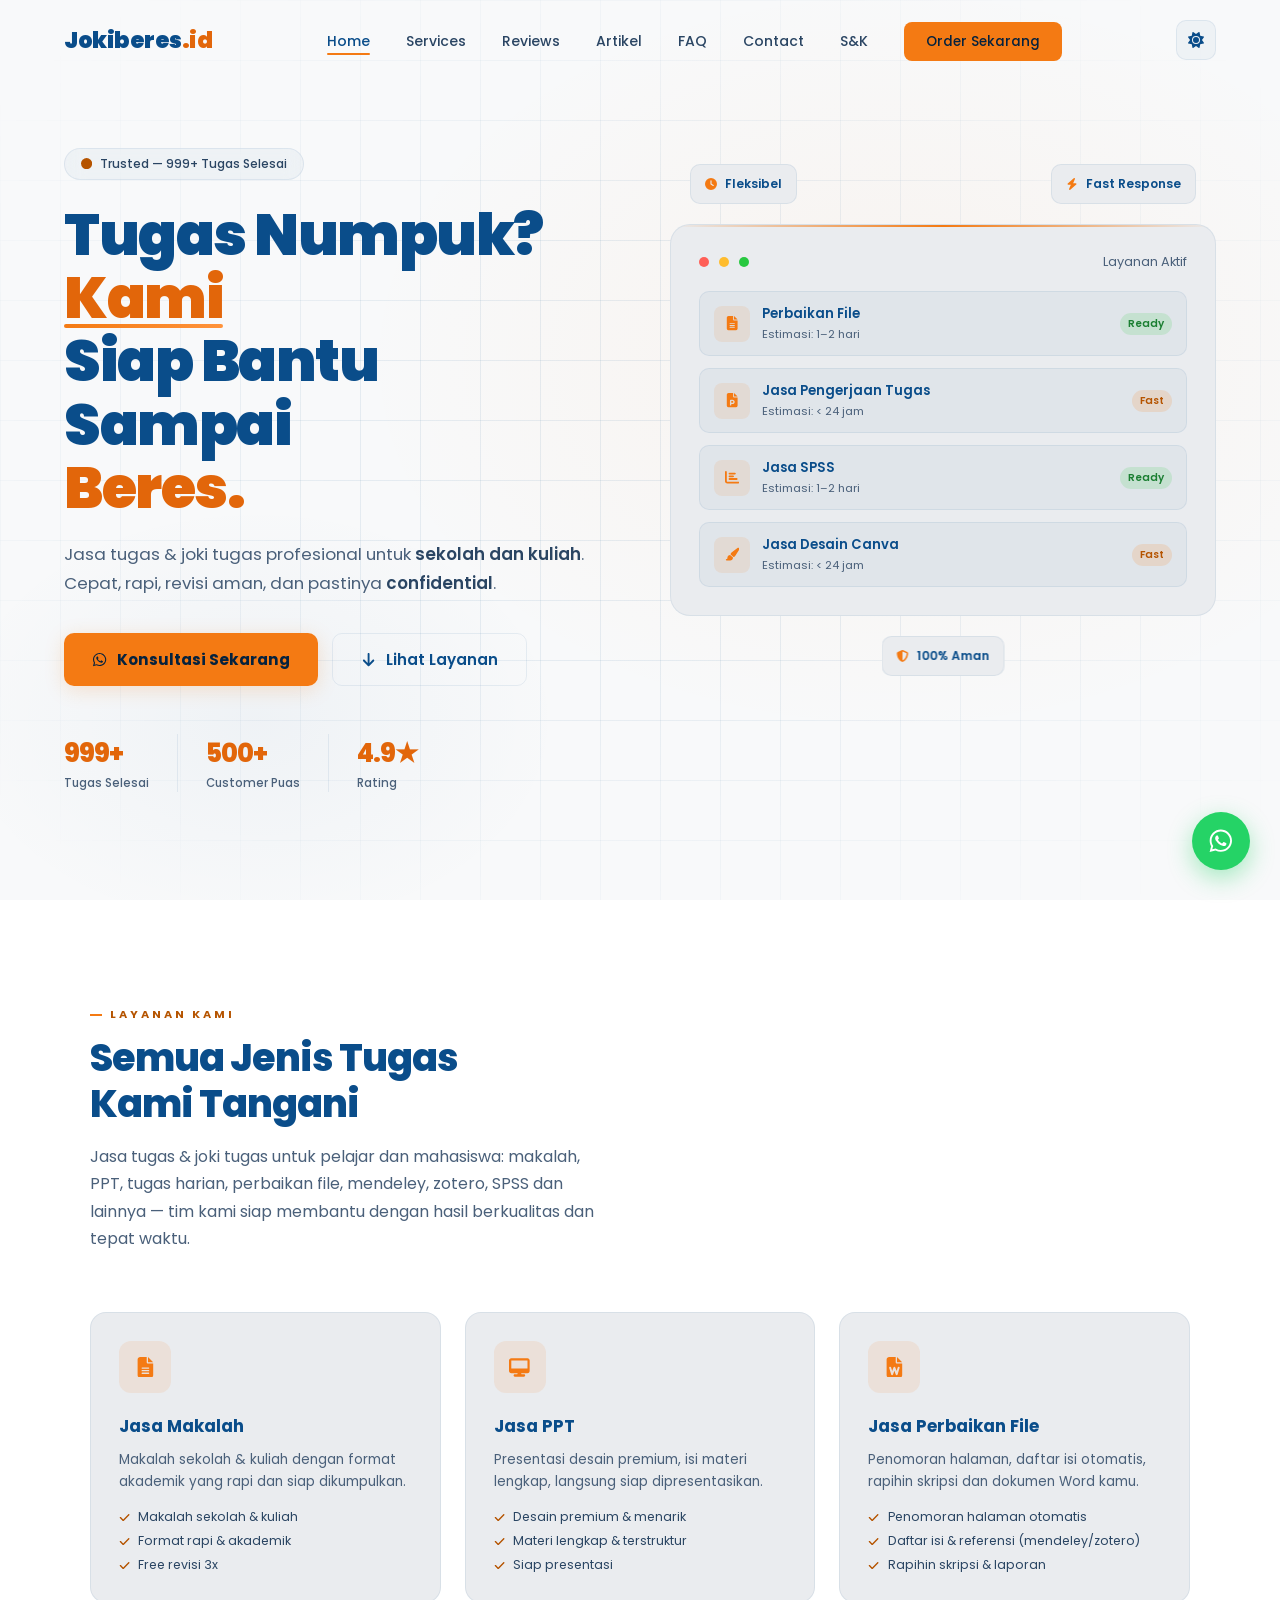
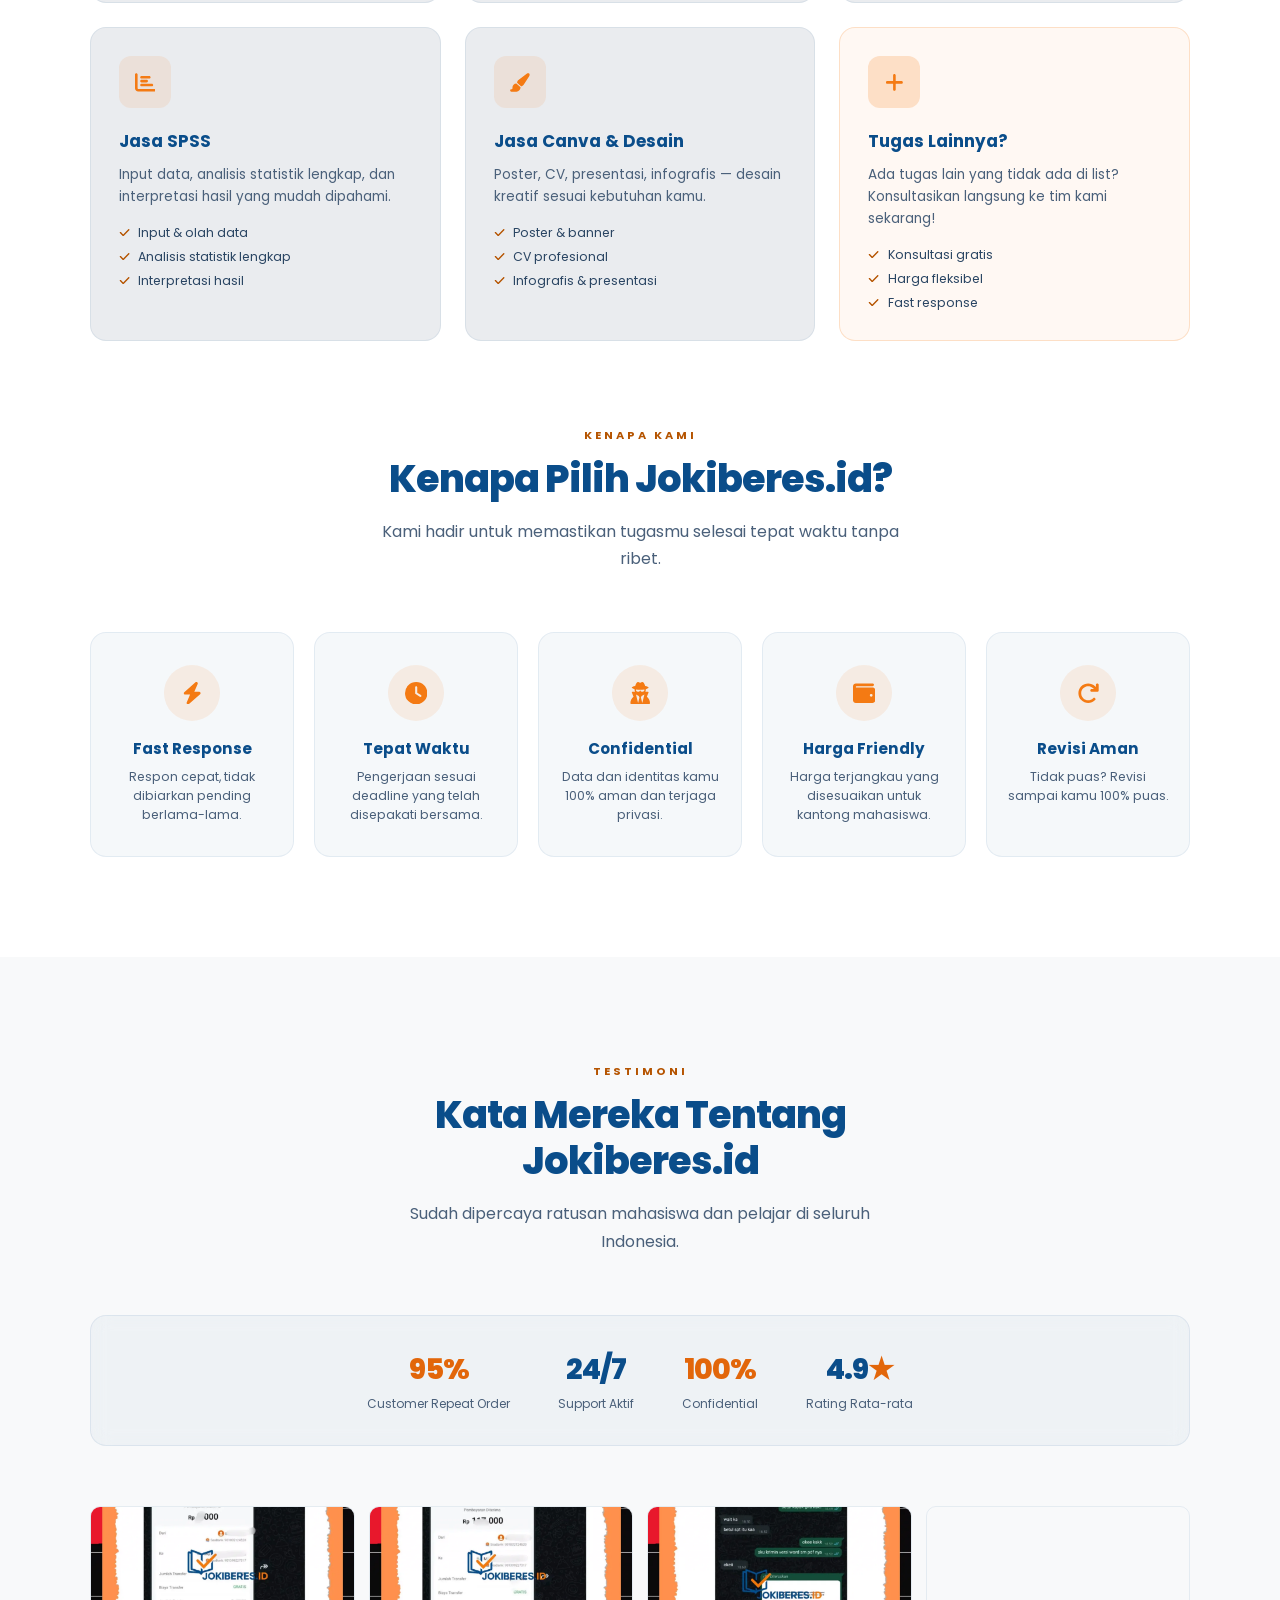
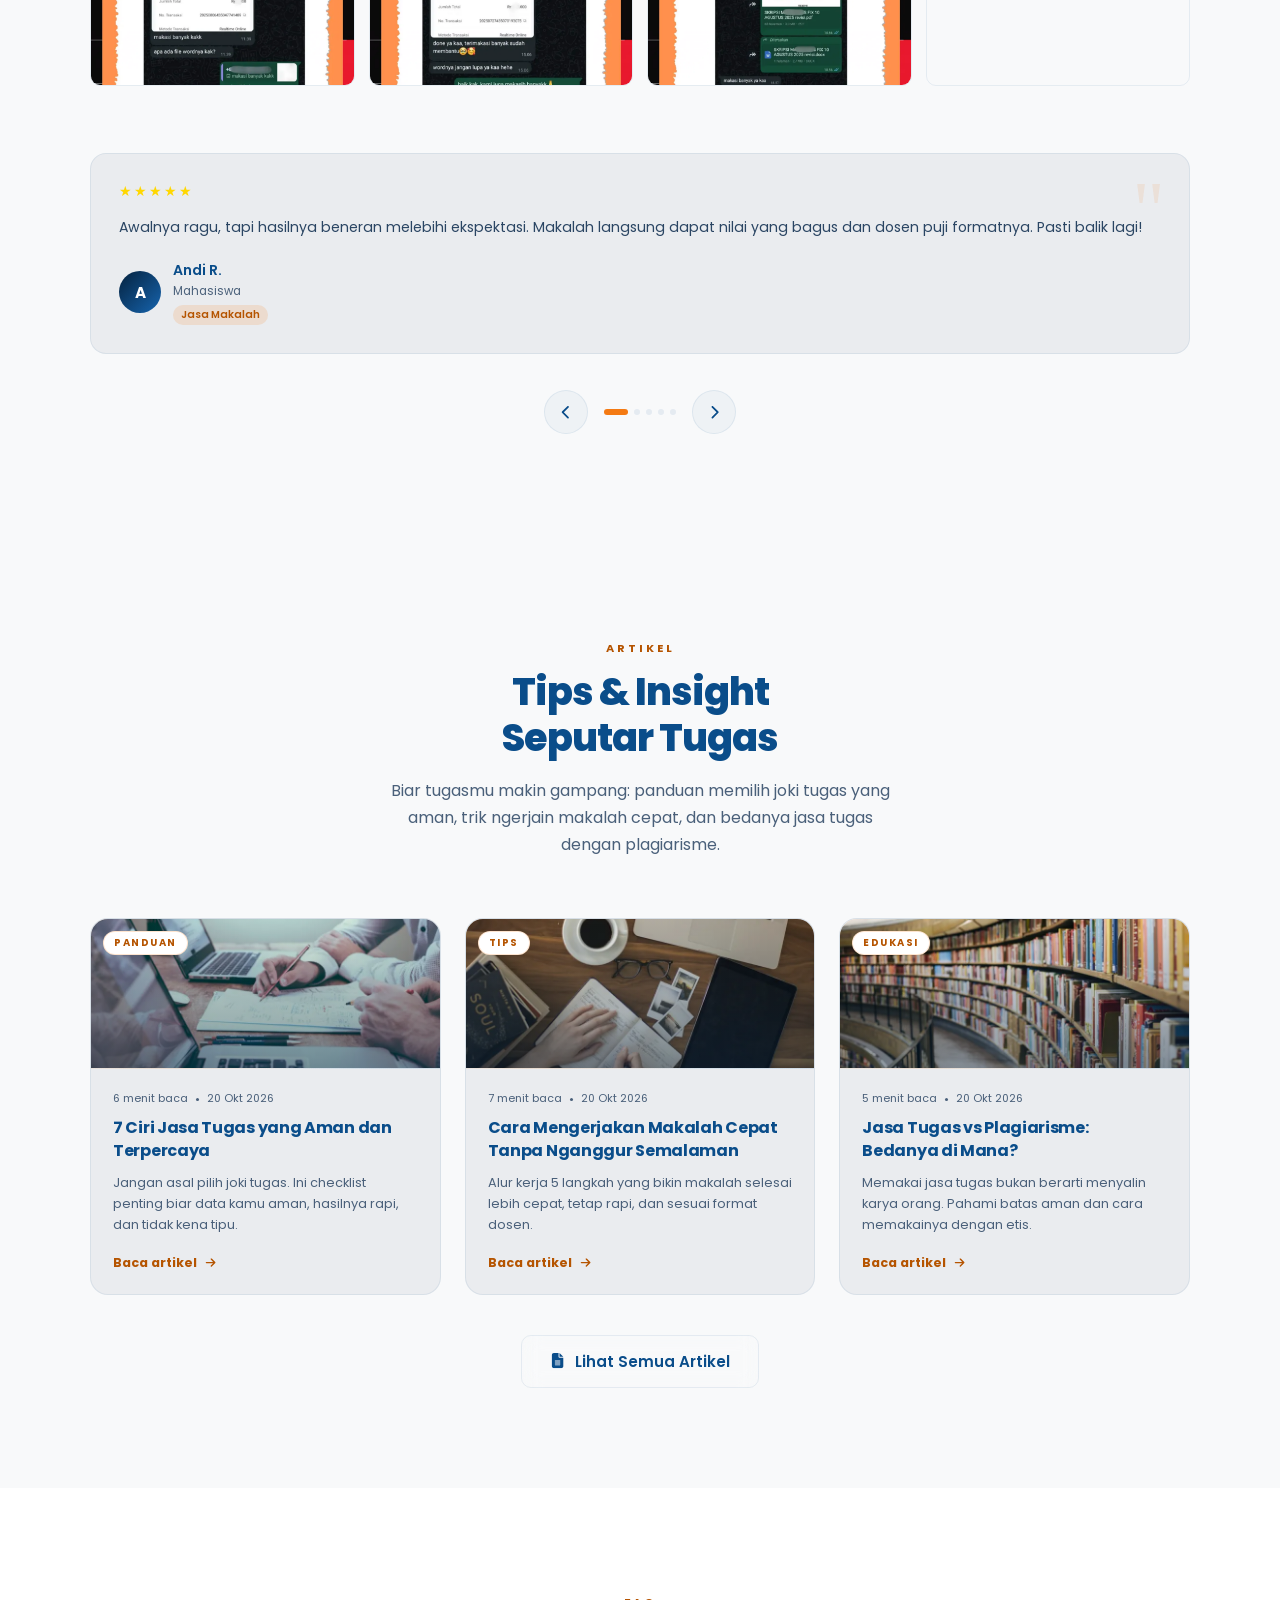
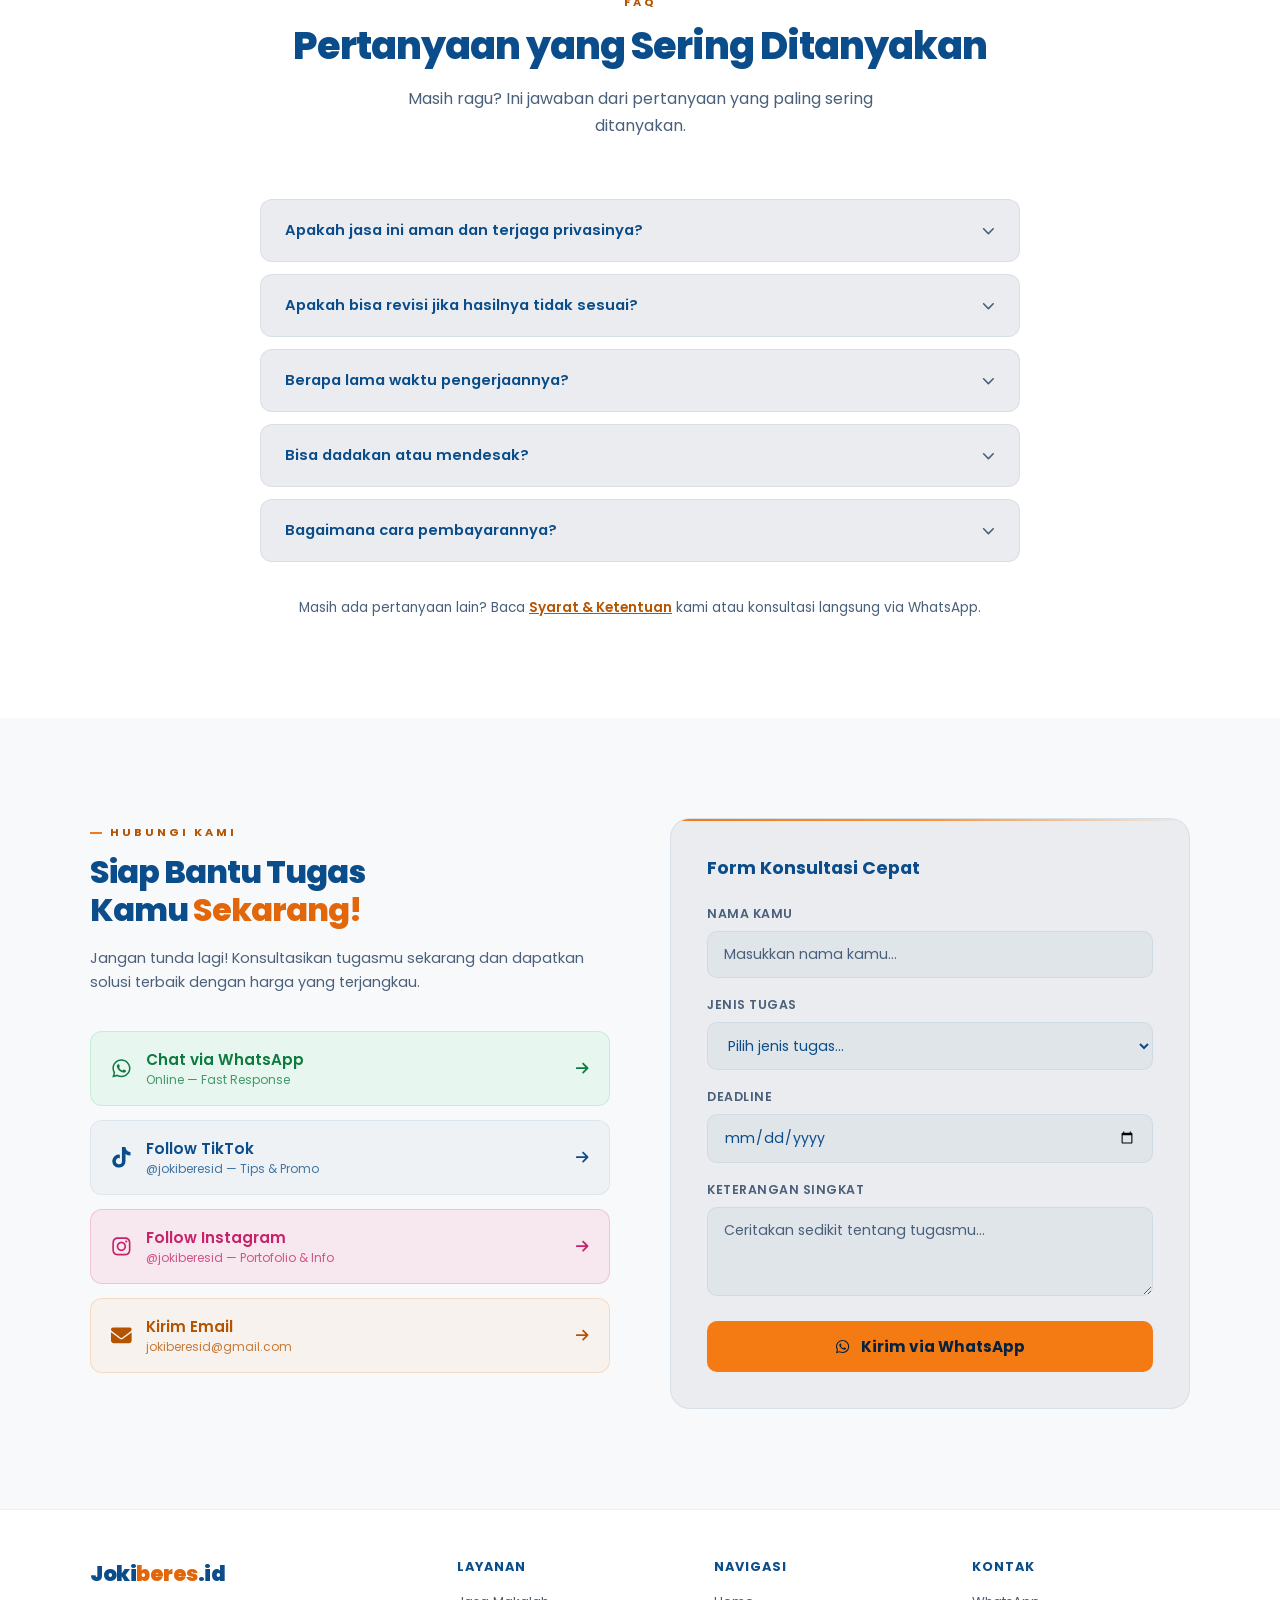
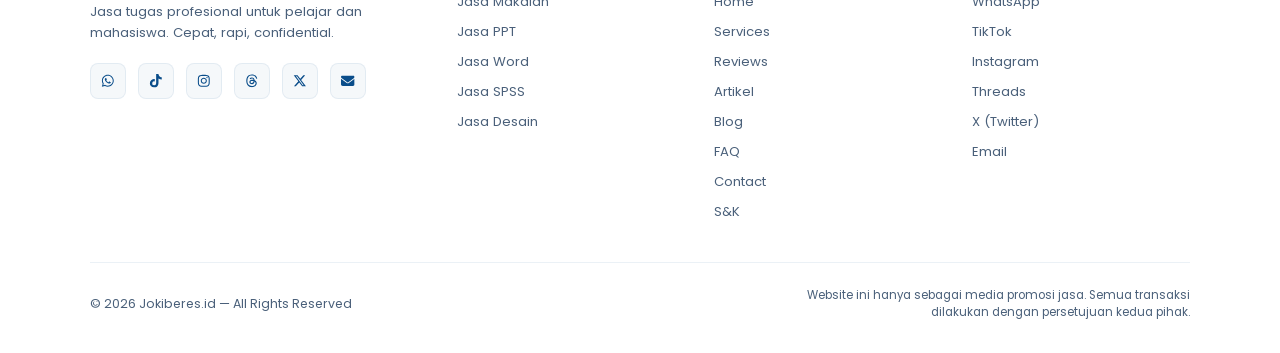
==== commit 944b155e: "style: ganti ikon SVG kartu artikel dengan foto cover bergradasi" ====
--- a/index.html
+++ b/index.html
@@ -425,7 +425,10 @@
       <a href="blog/cara-memilih-jasa-tugas-aman.html" class="blog-card reveal reveal-delay-1">
         <div class="blog-cover">
           <span class="blog-cover-tag">Panduan</span>
-          <span class="blog-cover-icon"><svg class="icon" aria-hidden="true"><use href="img/icons.svg#shield-alt"></use></svg></span>
+          <picture>
+          <source srcset="img/blog-aman.webp" type="image/webp">
+          <img src="img/blog-aman.jpg" alt="Orang menyusun dokumen dan checklist di meja kerja" class="blog-cover-img" width="720" height="481" loading="lazy" decoding="async">
+        </picture>
         </div>
         <div class="blog-body">
           <div class="blog-meta"><span>6 menit baca</span><span class="dot-sep"></span><span>20 Okt 2026</span></div>
@@ -437,7 +440,10 @@
       <a href="blog/tips-mengerjakan-makalah-cepat.html" class="blog-card reveal reveal-delay-2">
         <div class="blog-cover">
           <span class="blog-cover-tag">Tips</span>
-          <span class="blog-cover-icon"><svg class="icon" aria-hidden="true"><use href="img/icons.svg#bolt"></use></svg></span>
+          <picture>
+          <source srcset="img/blog-makalah.webp" type="image/webp">
+          <img src="img/blog-makalah.jpg" alt="Menulis catatan dan laptop untuk makalah" class="blog-cover-img" width="720" height="481" loading="lazy" decoding="async">
+        </picture>
         </div>
         <div class="blog-body">
           <div class="blog-meta"><span>7 menit baca</span><span class="dot-sep"></span><span>20 Okt 2026</span></div>
@@ -449,7 +455,10 @@
       <a href="blog/jasa-tugas-dan-plagiarisme.html" class="blog-card reveal reveal-delay-3">
         <div class="blog-cover">
           <span class="blog-cover-tag">Edukasi</span>
-          <span class="blog-cover-icon"><svg class="icon" aria-hidden="true"><use href="img/icons.svg#user-secret"></use></svg></span>
+          <picture>
+          <source srcset="img/blog-etika.webp" type="image/webp">
+          <img src="img/blog-etika.jpg" alt="Buku dan tumpukan bacaan di perpustakaan" class="blog-cover-img" width="720" height="481" loading="lazy" decoding="async">
+        </picture>
         </div>
         <div class="blog-body">
           <div class="blog-meta"><span>5 menit baca</span><span class="dot-sep"></span><span>20 Okt 2026</span></div>
--- a/css/style.css
+++ b/css/style.css
@@ -1295,29 +1295,25 @@
     content: '';
     position: absolute;
     inset: 0;
-    background-image:
-      linear-gradient(var(--glass-border) 1px, transparent 1px),
-      linear-gradient(90deg, var(--glass-border) 1px, transparent 1px);
-    background-size: 28px 28px;
-    mask-image: radial-gradient(circle at 50% 50%, #000 20%, transparent 75%);
-  }
-  .blog-cover-icon {
-    position: relative;
-    width: 56px;
-    height: 56px;
-    border-radius: 16px;
-    display: flex;
-    align-items: center;
-    justify-content: center;
-    font-size: 1.5rem;
-    color: var(--orange-strong);
-    background: var(--glass);
-    border: 1px solid var(--glass-border);
-    box-shadow: 0 10px 30px var(--accent-rgba-015);
-    backdrop-filter: blur(6px);
-  }
+    z-index: 1;
+    background: linear-gradient(180deg, rgba(5, 34, 62, 0.05) 0%, rgba(5, 34, 62, 0.45) 100%);
+    pointer-events: none;
+  }
+  [data-theme="dark"] .blog-cover::before {
+    background: linear-gradient(180deg, rgba(13, 17, 23, 0.15) 0%, rgba(13, 17, 23, 0.6) 100%);
+  }
+  .blog-cover-img {
+    position: absolute;
+    inset: 0;
+    width: 100%;
+    height: 100%;
+    object-fit: cover;
+    transition: transform 0.4s ease;
+  }
+  .blog-card:hover .blog-cover-img { transform: scale(1.06); }
   .blog-cover-tag {
     position: absolute;
+    z-index: 2;
     top: 12px;
     left: 12px;
     font-size: 0.62rem;
@@ -1413,16 +1409,20 @@
     box-shadow: 0 20px 40px var(--card-shadow-hover);
   }
   .blog-list-cover {
-    display: flex;
-    align-items: center;
-    justify-content: center;
-    font-size: 2rem;
-    color: var(--orange-strong);
-    background:
-      radial-gradient(circle at 30% 30%, var(--accent-rgba-02), transparent 60%),
-      linear-gradient(135deg, var(--black2), var(--black3));
+    position: relative;
+    overflow: hidden;
+    background: var(--black3);
     border-right: 1px solid var(--glass-border);
   }
+  .blog-list-cover .blog-cover-img {
+    position: static;
+    width: 100%;
+    height: 100%;
+    object-fit: cover;
+    display: block;
+    transition: transform 0.4s ease;
+  }
+  .blog-list-item:hover .blog-cover-img { transform: scale(1.05); }
   .blog-list-body { padding: 24px 26px; }
   .blog-list-body .blog-card-title { font-size: 1.15rem; }
 
